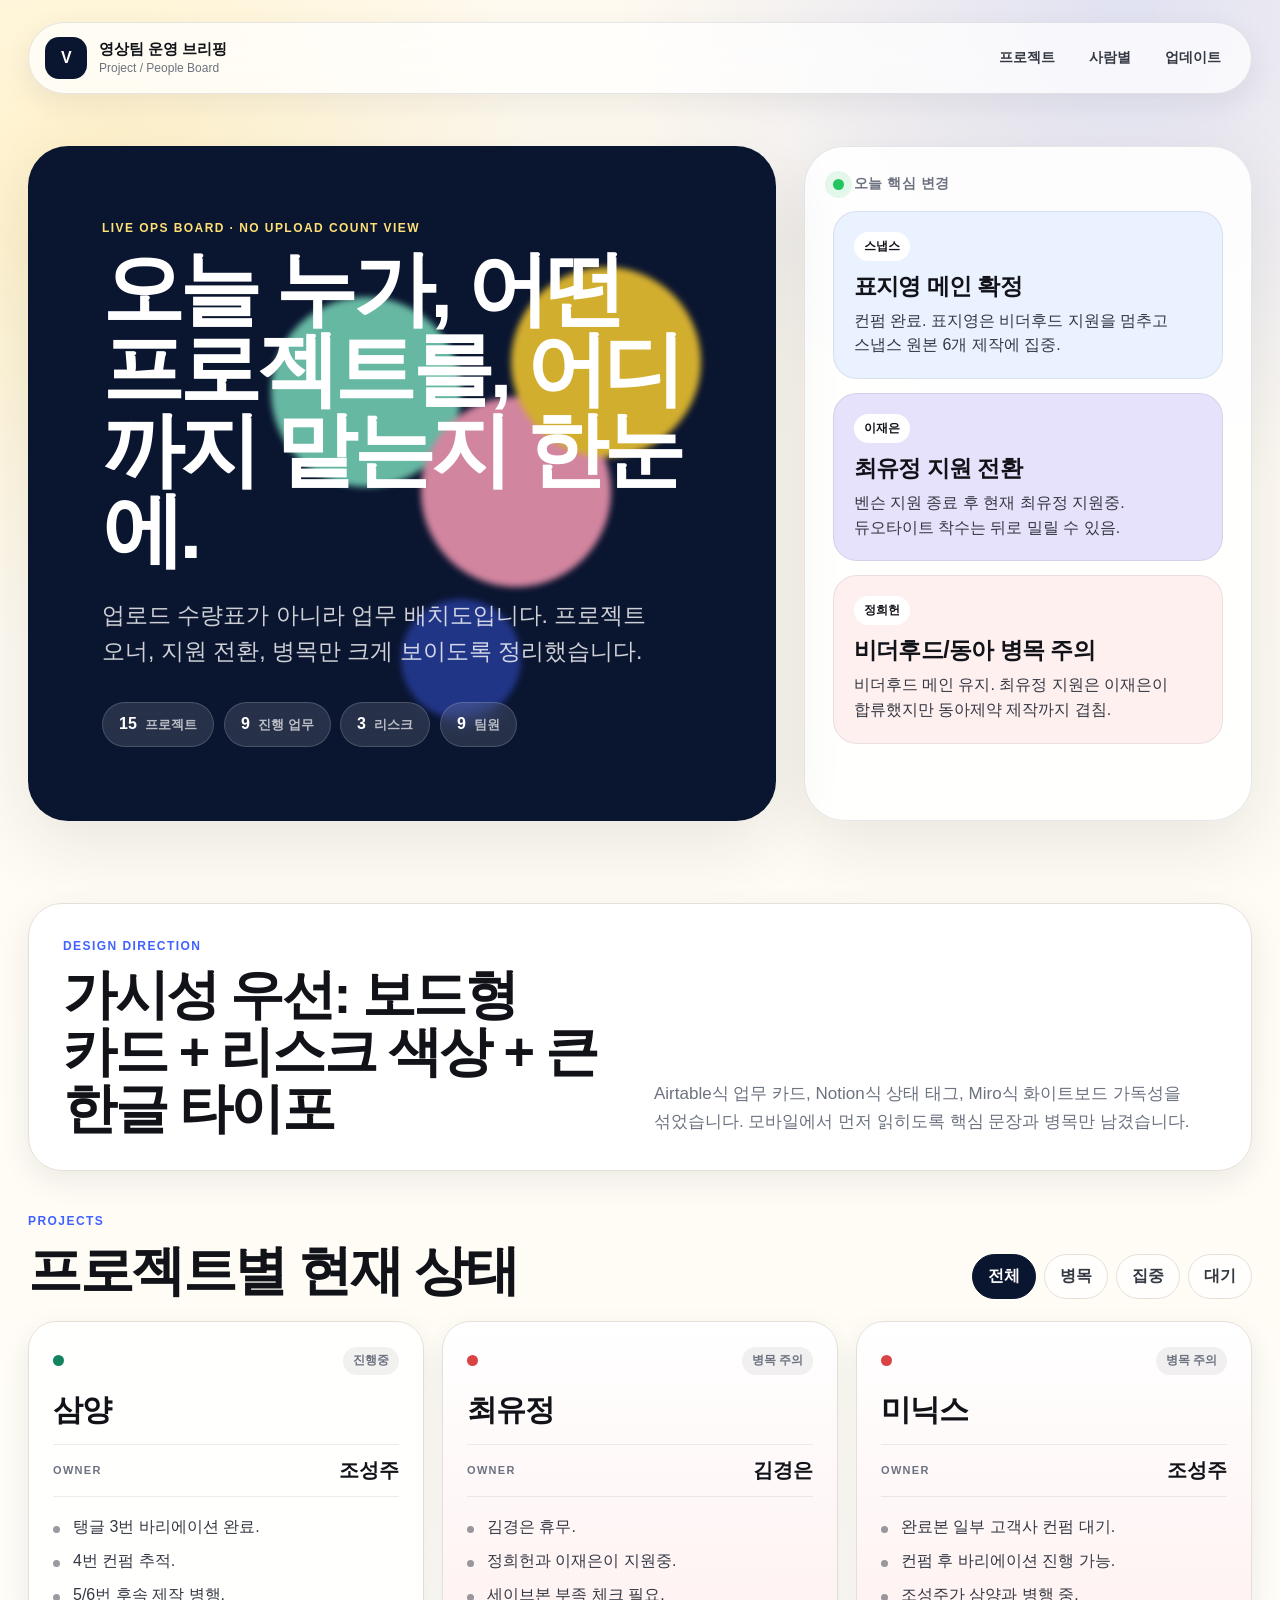
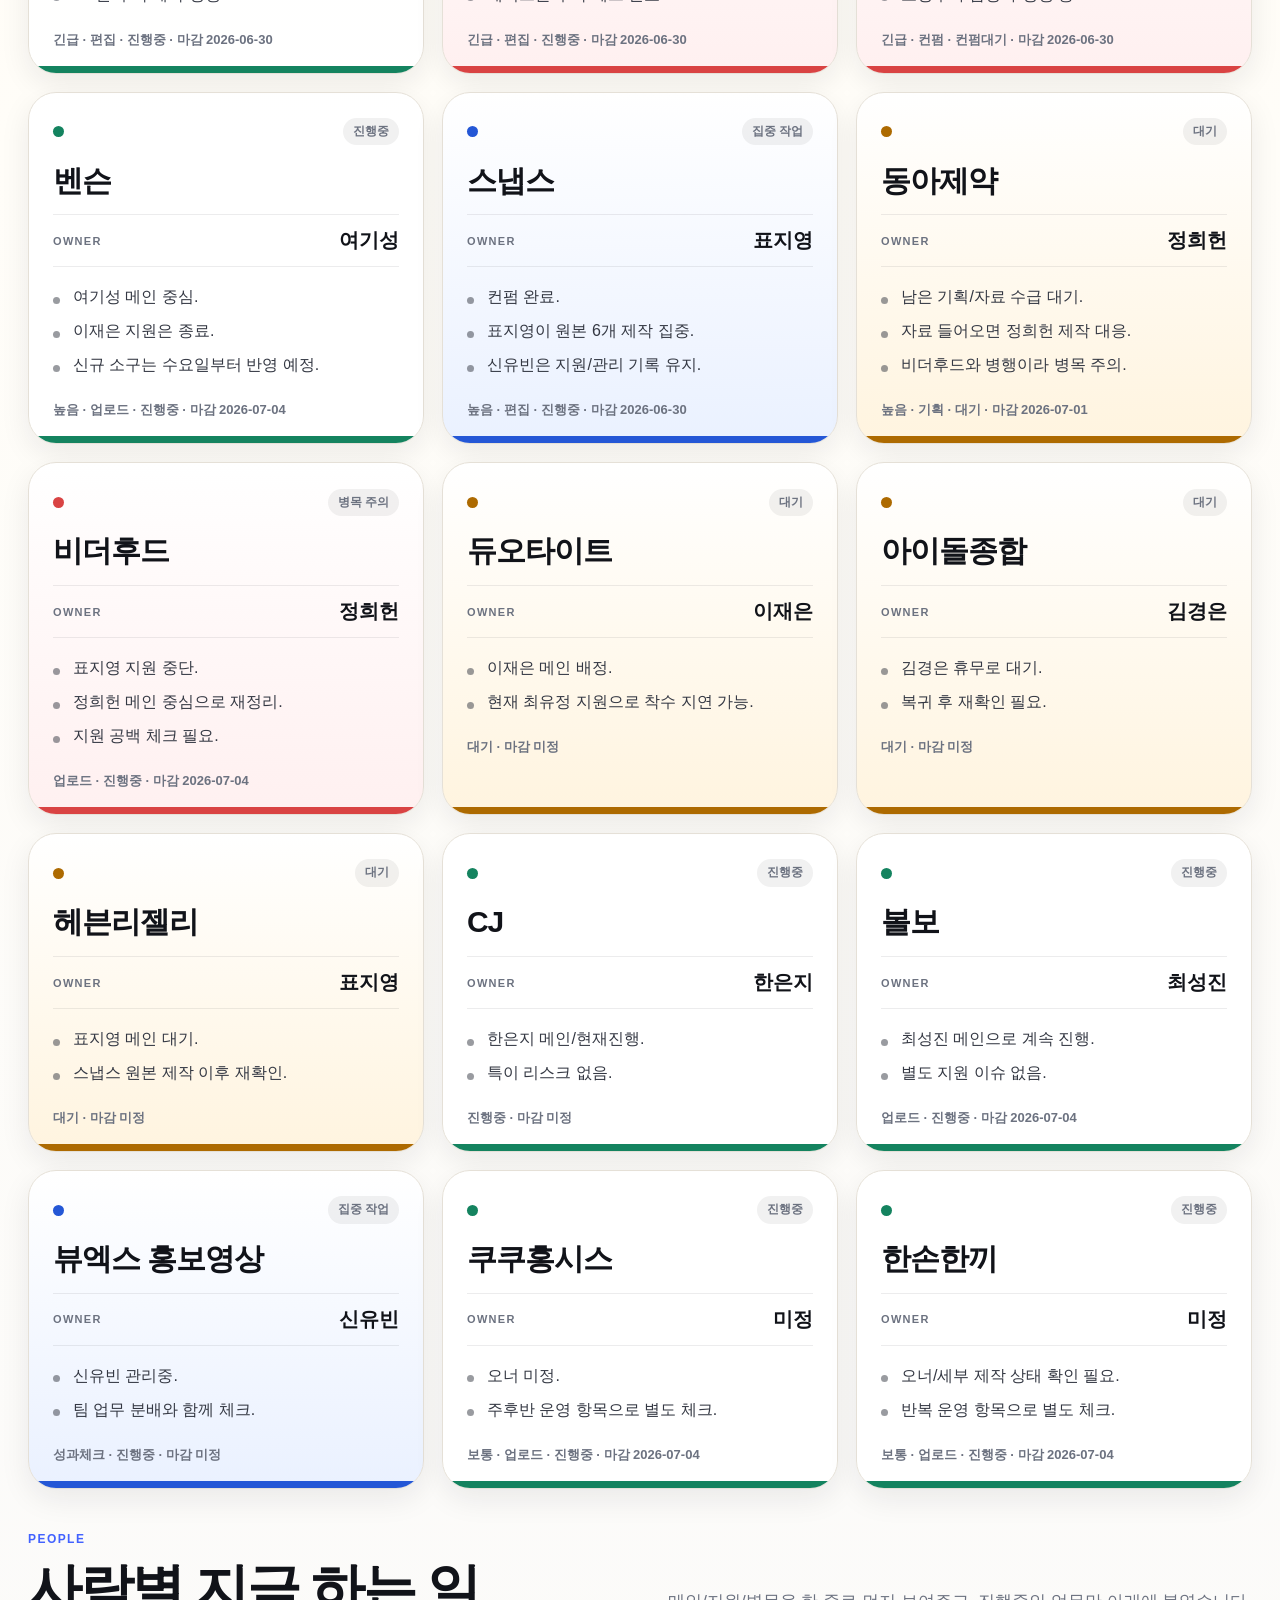
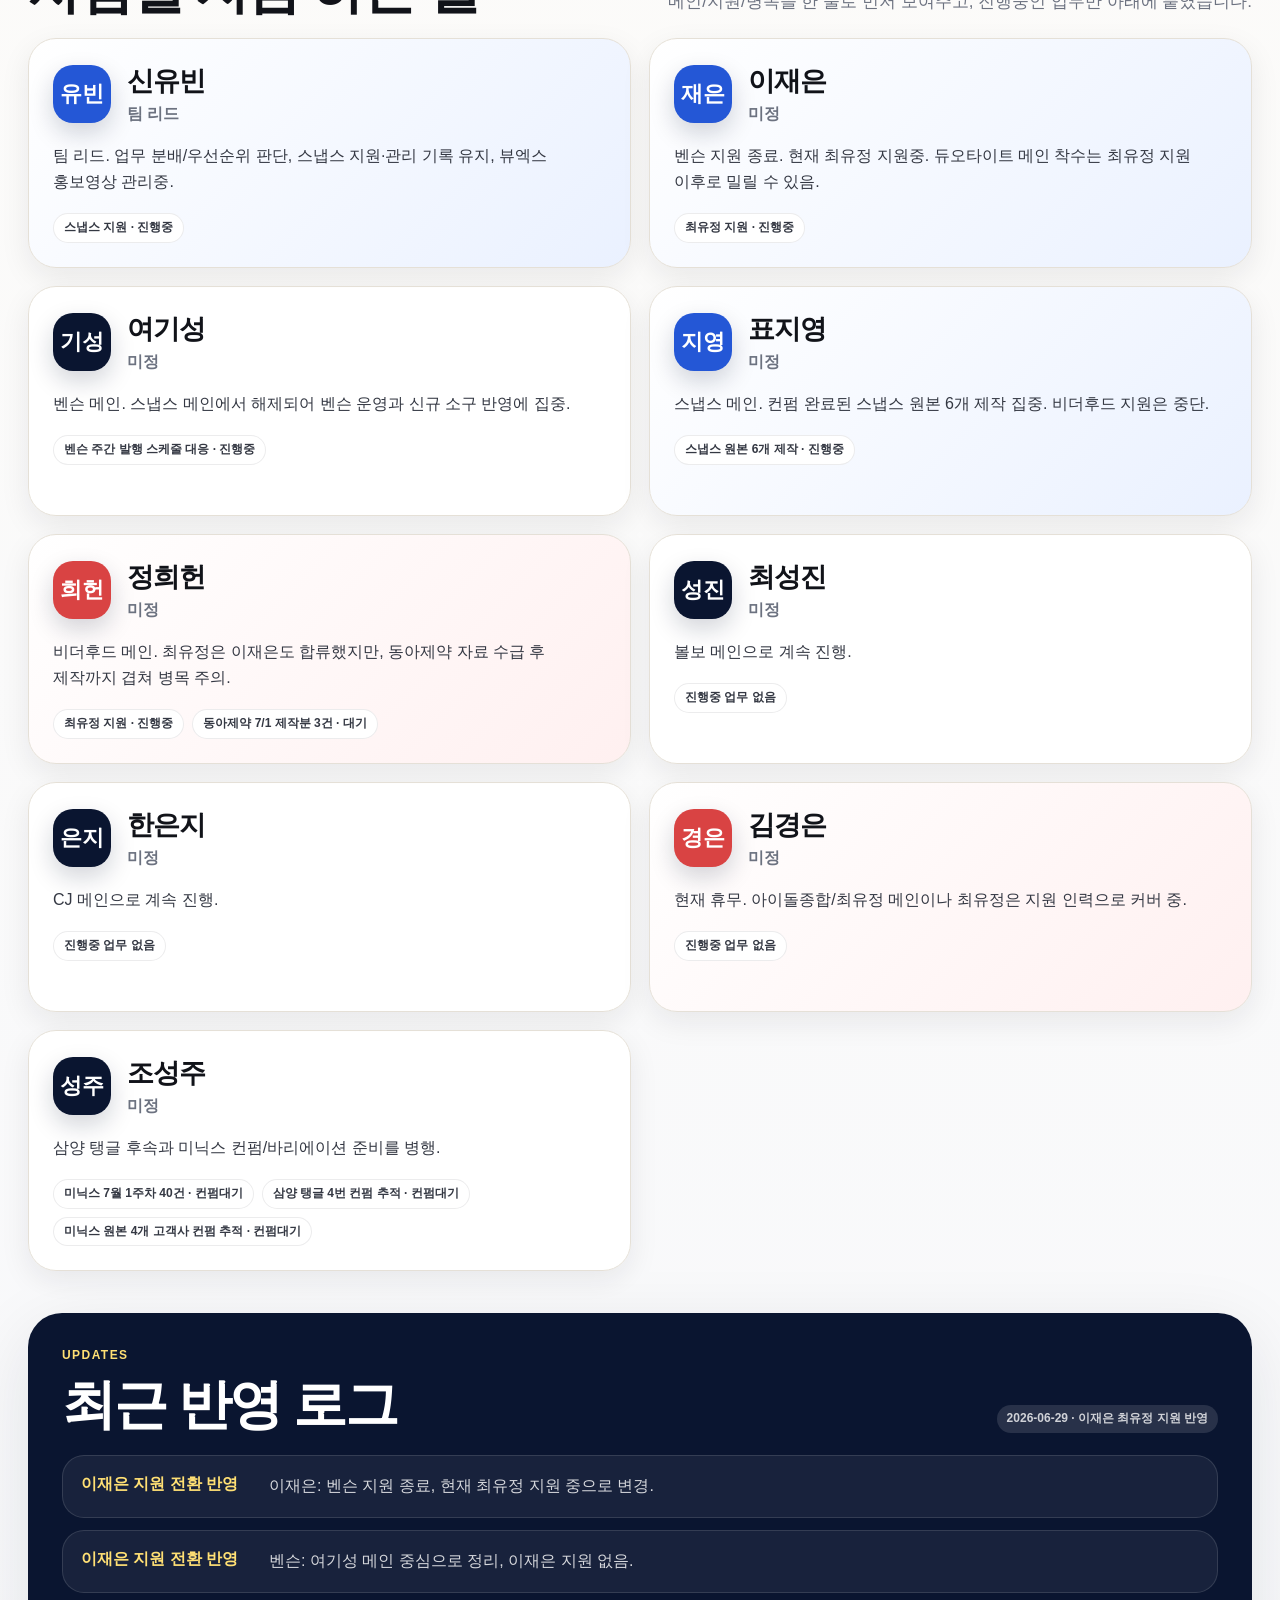
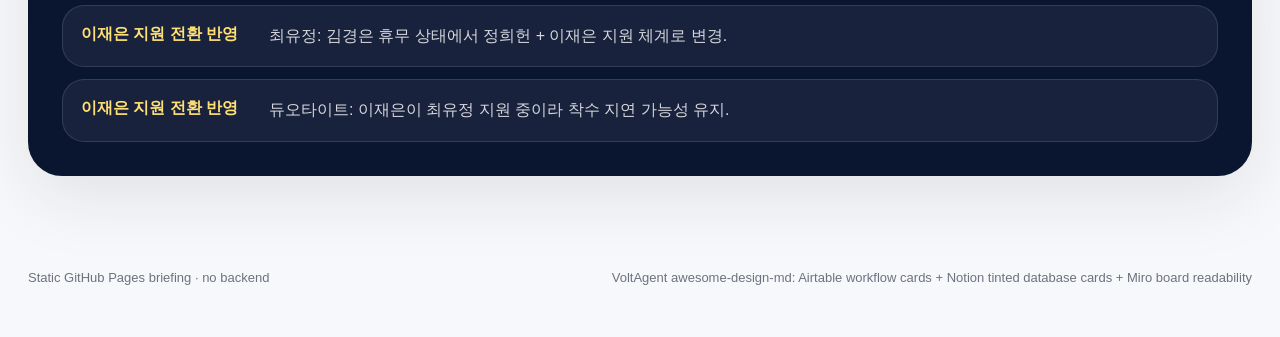
==== index.html @ 0bf18d47 "Create video team operations dashboard" ====
<!doctype html>
<html lang="ko">
<head>
  <meta charset="utf-8" />
  <meta name="viewport" content="width=device-width, initial-scale=1" />
  <meta name="robots" content="noindex,nofollow,noarchive" />
  <title>영상팀 운영 브리핑</title>
  <link rel="stylesheet" href="./styles.css" />
</head>
<body>
  <div class="noise" aria-hidden="true"></div>
  <header class="hero">
    <nav class="topbar" aria-label="상단 메뉴">
      <a class="brand" href="#top" aria-label="영상팀 운영 브리핑 홈">
        <span class="brand-mark">V</span>
        <span>
          <strong>영상팀 운영 브리핑</strong>
          <em>Project / People Board</em>
        </span>
      </a>
      <div class="nav-actions">
        <a href="#projects">프로젝트</a>
        <a href="#people">사람별</a>
        <a href="#updates">업데이트</a>
      </div>
    </nav>

    <section id="top" class="hero-grid">
      <div class="hero-copy">
        <p class="eyebrow">LIVE OPS BOARD · NO UPLOAD COUNT VIEW</p>
        <h1>오늘 누가, 어떤 프로젝트를, 어디까지 맡는지 한눈에.</h1>
        <p class="hero-desc">
          업로드 수량표가 아니라 업무 배치도입니다. 프로젝트 오너, 지원 전환, 병목만 크게 보이도록 정리했습니다.
        </p>
        <div class="hero-pills" id="heroPills" aria-label="핵심 지표"></div>
      </div>

      <aside class="command-card" aria-label="오늘 핵심 변경">
        <div class="card-head">
          <span class="dot live"></span>
          <span>오늘 핵심 변경</span>
        </div>
        <div id="keyChanges" class="key-changes"></div>
      </aside>
    </section>
  </header>

  <main>
    <section class="section design-note" aria-label="디자인 기준">
      <div>
        <p class="eyebrow">DESIGN DIRECTION</p>
        <h2>가시성 우선: 보드형 카드 + 리스크 색상 + 큰 한글 타이포</h2>
      </div>
      <p>
        Airtable식 업무 카드, Notion식 상태 태그, Miro식 화이트보드 가독성을 섞었습니다. 모바일에서 먼저 읽히도록 핵심 문장과 병목만 남겼습니다.
      </p>
    </section>

    <section id="projects" class="section">
      <div class="section-header">
        <div>
          <p class="eyebrow">PROJECTS</p>
          <h2>프로젝트별 현재 상태</h2>
        </div>
        <div class="filter-bar" role="group" aria-label="프로젝트 필터">
          <button class="filter active" data-filter="all">전체</button>
          <button class="filter" data-filter="risk">병목</button>
          <button class="filter" data-filter="focus">집중</button>
          <button class="filter" data-filter="waiting">대기</button>
        </div>
      </div>
      <div id="projectGrid" class="project-grid" aria-live="polite"></div>
    </section>

    <section id="people" class="section people-section">
      <div class="section-header">
        <div>
          <p class="eyebrow">PEOPLE</p>
          <h2>사람별 지금 하는 일</h2>
        </div>
        <p class="section-caption">메인/지원/병목을 한 줄로 먼저 보여주고, 진행중인 업무만 아래에 붙였습니다.</p>
      </div>
      <div id="peopleGrid" class="people-grid" aria-live="polite"></div>
    </section>

    <section id="updates" class="section updates-section">
      <div class="section-header">
        <div>
          <p class="eyebrow">UPDATES</p>
          <h2>최근 반영 로그</h2>
        </div>
        <span id="lastUpdated" class="last-updated"></span>
      </div>
      <div id="updatesList" class="timeline"></div>
    </section>
  </main>

  <footer class="footer">
    <span>Static GitHub Pages briefing · no backend</span>
    <span id="designRef"></span>
  </footer>

  <template id="projectTemplate">
    <article class="project-card">
      <div class="project-top">
        <span class="tone-dot"></span>
        <span class="status-badge"></span>
      </div>
      <h3></h3>
      <div class="owner-row">
        <span class="label">OWNER</span>
        <strong class="owner"></strong>
      </div>
      <ul></ul>
      <div class="project-foot"></div>
    </article>
  </template>

  <template id="personTemplate">
    <article class="person-card">
      <div class="person-main">
        <div class="avatar"></div>
        <div>
          <h3></h3>
          <p class="role"></p>
        </div>
      </div>
      <p class="capacity"></p>
      <div class="task-stack"></div>
    </article>
  </template>

  <script src="./app.js" defer></script>
</body>
</html>
---- styles.css ----
:root {
  --canvas: #fffdf8;
  --paper: #ffffff;
  --ink: #111319;
  --ink-2: #343843;
  --muted: #6c7280;
  --hairline: #e5e0d7;
  --soft: #f5f1ea;
  --navy: #0a1530;
  --blue: #4262ff;
  --purple: #635bff;
  --yellow: #ffd02f;
  --rose: #ffd8e8;
  --mint: #d9f3e1;
  --sky: #dcecfa;
  --peach: #ffe3cc;
  --lavender: #e7e2fb;
  --danger: #d94343;
  --danger-soft: #fff0f0;
  --focus: #2457d6;
  --focus-soft: #eaf1ff;
  --steady: #14835f;
  --steady-soft: #eafaf2;
  --waiting: #ad6a00;
  --waiting-soft: #fff4df;
  --shadow: 0 20px 70px rgba(20, 25, 35, .10);
  --shadow-sm: 0 10px 30px rgba(20, 25, 35, .08);
  --radius-lg: 28px;
  --radius-md: 20px;
  --radius-sm: 14px;
}

* { box-sizing: border-box; }
html { scroll-behavior: smooth; }
body {
  margin: 0;
  font-family: ui-sans-serif, -apple-system, BlinkMacSystemFont, "Segoe UI", "Apple SD Gothic Neo", "Malgun Gothic", "Noto Sans KR", sans-serif;
  color: var(--ink);
  background:
    radial-gradient(circle at 8% 4%, rgba(255, 208, 47, .22), transparent 28rem),
    radial-gradient(circle at 88% 0%, rgba(66, 98, 255, .16), transparent 32rem),
    linear-gradient(180deg, #fffaf0 0%, var(--canvas) 34%, #f7f8fb 100%);
  min-height: 100vh;
}

.noise {
  pointer-events: none;
  position: fixed;
  inset: 0;
  opacity: .18;
  background-image: linear-gradient(rgba(0,0,0,.03) 1px, transparent 1px), linear-gradient(90deg, rgba(0,0,0,.025) 1px, transparent 1px);
  background-size: 32px 32px;
  mask-image: linear-gradient(to bottom, black, transparent 70%);
  z-index: 0;
}

.hero, main, .footer { position: relative; z-index: 1; }
.hero {
  max-width: 1440px;
  margin: 0 auto;
  padding: 22px 28px 40px;
}
.topbar {
  display: flex;
  align-items: center;
  justify-content: space-between;
  gap: 18px;
  padding: 14px 16px;
  border: 1px solid rgba(10, 21, 48, .10);
  border-radius: 999px;
  background: rgba(255, 255, 255, .72);
  backdrop-filter: blur(18px);
  box-shadow: var(--shadow-sm);
  position: sticky;
  top: 16px;
  z-index: 10;
}
.brand {
  display: inline-flex;
  align-items: center;
  gap: 12px;
  color: var(--ink);
  text-decoration: none;
  min-width: 0;
}
.brand-mark {
  width: 42px;
  height: 42px;
  display: grid;
  place-items: center;
  border-radius: 14px;
  background: var(--navy);
  color: white;
  font-weight: 900;
  letter-spacing: -.05em;
}
.brand strong { display: block; font-size: 15px; line-height: 1.1; }
.brand em { display: block; font-size: 12px; color: var(--muted); font-style: normal; margin-top: 3px; }
.nav-actions {
  display: flex;
  align-items: center;
  gap: 6px;
}
.nav-actions a {
  color: var(--ink-2);
  text-decoration: none;
  font-size: 14px;
  font-weight: 700;
  padding: 10px 14px;
  border-radius: 999px;
}
.nav-actions a:hover { background: #f1eee8; }

.hero-grid {
  display: grid;
  grid-template-columns: minmax(0, 1.25fr) minmax(360px, .75fr);
  gap: 28px;
  align-items: stretch;
  padding-top: 52px;
}
.hero-copy {
  min-height: 430px;
  border-radius: 40px;
  padding: clamp(32px, 6vw, 74px);
  background: var(--navy);
  color: white;
  overflow: hidden;
  position: relative;
  box-shadow: var(--shadow);
}
.hero-copy::before, .hero-copy::after {
  content: "";
  position: absolute;
  border-radius: 999px;
  filter: blur(3px);
  opacity: .82;
}
.hero-copy::before {
  width: 190px;
  height: 190px;
  right: 10%;
  top: 18%;
  background: var(--yellow);
  box-shadow: -90px 130px 0 #ff9eb8, -240px 30px 0 #7bdcbd;
}
.hero-copy::after {
  width: 120px;
  height: 120px;
  right: 34%;
  bottom: 15%;
  background: #4262ff;
  opacity: .42;
}
.hero-copy > * { position: relative; z-index: 1; }
.eyebrow {
  margin: 0 0 12px;
  font-size: 12px;
  line-height: 1.4;
  letter-spacing: .12em;
  text-transform: uppercase;
  color: var(--blue);
  font-weight: 900;
}
.hero-copy .eyebrow { color: #ffe074; }
h1 {
  margin: 0;
  max-width: 820px;
  font-size: clamp(42px, 7vw, 82px);
  line-height: .98;
  letter-spacing: -.055em;
  font-weight: 900;
}
.hero-desc {
  max-width: 780px;
  margin: 28px 0 0;
  color: rgba(255,255,255,.80);
  font-size: clamp(18px, 2vw, 23px);
  line-height: 1.55;
  word-break: keep-all;
}
.hero-pills {
  display: flex;
  flex-wrap: wrap;
  gap: 10px;
  margin-top: 32px;
}
.hero-pill {
  display: inline-flex;
  align-items: baseline;
  gap: 8px;
  padding: 12px 16px;
  border-radius: 999px;
  background: rgba(255,255,255,.12);
  color: white;
  border: 1px solid rgba(255,255,255,.16);
  backdrop-filter: blur(10px);
  font-weight: 900;
}
.hero-pill span { color: rgba(255,255,255,.68); font-size: 13px; font-weight: 700; }

.command-card {
  border-radius: 40px;
  padding: 28px;
  background: rgba(255,255,255,.88);
  border: 1px solid rgba(10,21,48,.10);
  box-shadow: var(--shadow);
}
.card-head {
  display: flex;
  align-items: center;
  gap: 10px;
  color: var(--muted);
  font-size: 14px;
  font-weight: 900;
  letter-spacing: .04em;
  text-transform: uppercase;
  margin-bottom: 18px;
}
.dot, .tone-dot {
  width: 11px;
  height: 11px;
  border-radius: 999px;
  display: inline-block;
  background: var(--steady);
}
.dot.live { background: #22c55e; box-shadow: 0 0 0 8px rgba(34,197,94,.12); }
.key-changes { display: grid; gap: 14px; }
.change-item {
  border-radius: 24px;
  padding: 20px;
  background: var(--soft);
  border: 1px solid rgba(10,21,48,.08);
}
.change-item:nth-child(1) { background: var(--focus-soft); }
.change-item:nth-child(2) { background: var(--lavender); }
.change-item:nth-child(3) { background: var(--danger-soft); }
.change-label {
  display: inline-block;
  padding: 6px 10px;
  border-radius: 999px;
  background: #fff;
  color: var(--ink);
  font-size: 12px;
  font-weight: 900;
  margin-bottom: 12px;
}
.change-item h3 { margin: 0 0 8px; font-size: 23px; line-height: 1.2; letter-spacing: -.025em; }
.change-item p { margin: 0; color: var(--ink-2); line-height: 1.55; word-break: keep-all; }

main {
  max-width: 1440px;
  margin: 0 auto;
  padding: 0 28px 64px;
}
.section { margin-top: 42px; }
.design-note {
  display: grid;
  grid-template-columns: 1fr 1fr;
  gap: 28px;
  align-items: end;
  padding: 34px;
  background: #fff;
  border: 1px solid var(--hairline);
  border-radius: 34px;
  box-shadow: var(--shadow-sm);
}
.section h2, .design-note h2 {
  margin: 0;
  font-size: clamp(30px, 4.6vw, 54px);
  line-height: 1.05;
  letter-spacing: -.045em;
  word-break: keep-all;
}
.design-note p:last-child, .section-caption {
  margin: 0;
  color: var(--muted);
  font-size: 17px;
  line-height: 1.65;
  word-break: keep-all;
}
.section-header {
  display: flex;
  justify-content: space-between;
  align-items: end;
  gap: 24px;
  margin-bottom: 22px;
}
.filter-bar {
  display: flex;
  flex-wrap: wrap;
  gap: 8px;
  justify-content: flex-end;
}
.filter {
  appearance: none;
  border: 1px solid var(--hairline);
  background: rgba(255,255,255,.72);
  padding: 11px 15px;
  border-radius: 999px;
  color: var(--ink-2);
  font: inherit;
  font-weight: 900;
  cursor: pointer;
}
.filter.active, .filter:hover {
  color: white;
  background: var(--navy);
  border-color: var(--navy);
}

.project-grid {
  display: grid;
  grid-template-columns: repeat(3, minmax(0, 1fr));
  gap: 18px;
}
.project-card, .person-card {
  background: rgba(255,255,255,.88);
  border: 1px solid var(--hairline);
  border-radius: var(--radius-lg);
  padding: 24px;
  box-shadow: var(--shadow-sm);
  position: relative;
  overflow: hidden;
}
.project-card::after {
  content: "";
  position: absolute;
  inset: auto 0 0 0;
  height: 7px;
  background: var(--steady);
}
.project-card[data-tone="risk"] { background: linear-gradient(180deg, #fff, var(--danger-soft)); }
.project-card[data-tone="risk"]::after, .project-card[data-tone="risk"] .tone-dot { background: var(--danger); }
.project-card[data-tone="focus"] { background: linear-gradient(180deg, #fff, var(--focus-soft)); }
.project-card[data-tone="focus"]::after, .project-card[data-tone="focus"] .tone-dot { background: var(--focus); }
.project-card[data-tone="waiting"] { background: linear-gradient(180deg, #fff, var(--waiting-soft)); }
.project-card[data-tone="waiting"]::after, .project-card[data-tone="waiting"] .tone-dot { background: var(--waiting); }
.project-card[data-hidden="true"] { display: none; }
.project-top {
  display: flex;
  justify-content: space-between;
  align-items: center;
  gap: 12px;
  min-height: 30px;
}
.status-badge, .task-chip, .last-updated {
  display: inline-flex;
  align-items: center;
  gap: 6px;
  max-width: 100%;
  padding: 6px 10px;
  border-radius: 999px;
  background: rgba(17,19,25,.06);
  color: var(--muted);
  font-size: 12px;
  line-height: 1.3;
  font-weight: 900;
}
.project-card h3 {
  margin: 18px 0 18px;
  font-size: 30px;
  line-height: 1.06;
  letter-spacing: -.035em;
}
.owner-row {
  display: flex;
  align-items: center;
  justify-content: space-between;
  gap: 14px;
  padding: 12px 0;
  border-block: 1px solid rgba(17,19,25,.08);
}
.label {
  color: var(--muted);
  font-size: 11px;
  font-weight: 900;
  letter-spacing: .12em;
}
.owner { font-size: 20px; }
.project-card ul {
  padding: 0;
  margin: 18px 0 24px;
  list-style: none;
  display: grid;
  gap: 10px;
}
.project-card li {
  color: var(--ink-2);
  line-height: 1.5;
  padding-left: 20px;
  position: relative;
  word-break: keep-all;
}
.project-card li::before {
  content: "";
  width: 7px;
  height: 7px;
  border-radius: 50%;
  background: currentColor;
  position: absolute;
  left: 0;
  top: .72em;
  opacity: .5;
}
.project-foot {
  color: var(--muted);
  font-size: 13px;
  font-weight: 800;
}

.people-grid {
  display: grid;
  grid-template-columns: repeat(2, minmax(0, 1fr));
  gap: 18px;
}
.person-card { min-height: 230px; }
.person-card[data-tone="risk"] { background: linear-gradient(135deg, #fff 0%, var(--danger-soft) 100%); }
.person-card[data-tone="focus"] { background: linear-gradient(135deg, #fff 0%, var(--focus-soft) 100%); }
.person-main {
  display: flex;
  align-items: center;
  gap: 16px;
}
.avatar {
  flex: 0 0 auto;
  width: 58px;
  height: 58px;
  border-radius: 20px;
  display: grid;
  place-items: center;
  background: var(--navy);
  color: white;
  font-size: 22px;
  font-weight: 900;
  box-shadow: 0 10px 24px rgba(10,21,48,.18);
}
.person-card[data-tone="risk"] .avatar { background: var(--danger); }
.person-card[data-tone="focus"] .avatar { background: var(--focus); }
.person-card h3 { margin: 0; font-size: 27px; letter-spacing: -.03em; }
.role { margin: 5px 0 0; color: var(--muted); font-weight: 800; }
.capacity {
  margin: 18px 0 18px;
  color: var(--ink-2);
  line-height: 1.62;
  font-size: 16px;
  word-break: keep-all;
}
.task-stack {
  display: flex;
  flex-wrap: wrap;
  gap: 8px;
}
.task-chip {
  background: #fff;
  border: 1px solid rgba(17,19,25,.08);
  color: var(--ink-2);
}

.updates-section {
  padding: 34px;
  border-radius: 34px;
  background: var(--navy);
  color: white;
  box-shadow: var(--shadow);
}
.updates-section .eyebrow { color: #ffe074; }
.updates-section h2 { color: white; }
.updates-section .last-updated { background: rgba(255,255,255,.12); color: rgba(255,255,255,.78); }
.timeline {
  display: grid;
  gap: 12px;
  margin-top: 22px;
}
.timeline-item {
  display: grid;
  grid-template-columns: 170px 1fr;
  gap: 18px;
  padding: 18px;
  border: 1px solid rgba(255,255,255,.12);
  border-radius: 22px;
  background: rgba(255,255,255,.06);
}
.timeline-item strong { color: #ffe074; }
.timeline-item p { margin: 0; color: rgba(255,255,255,.82); line-height: 1.55; word-break: keep-all; }

.footer {
  max-width: 1440px;
  margin: 0 auto;
  padding: 30px 28px 52px;
  display: flex;
  justify-content: space-between;
  gap: 18px;
  color: var(--muted);
  font-size: 13px;
}

@media (max-width: 1100px) {
  .hero-grid { grid-template-columns: 1fr; }
  .project-grid { grid-template-columns: repeat(2, minmax(0, 1fr)); }
  .design-note { grid-template-columns: 1fr; align-items: start; }
}

@media (max-width: 760px) {
  .hero, main { padding-left: 14px; padding-right: 14px; }
  .topbar { border-radius: 24px; align-items: flex-start; }
  .nav-actions { display: none; }
  .hero-grid { padding-top: 26px; gap: 16px; }
  .hero-copy, .command-card { border-radius: 28px; padding: 26px; }
  h1 { font-size: 44px; line-height: 1.02; }
  .hero-desc { font-size: 17px; }
  .section { margin-top: 28px; }
  .section-header { display: grid; align-items: start; }
  .filter-bar { justify-content: flex-start; }
  .project-grid, .people-grid { grid-template-columns: 1fr; }
  .design-note, .updates-section { padding: 24px; border-radius: 28px; }
  .timeline-item { grid-template-columns: 1fr; gap: 8px; }
  .footer { flex-direction: column; padding-left: 14px; padding-right: 14px; }
}
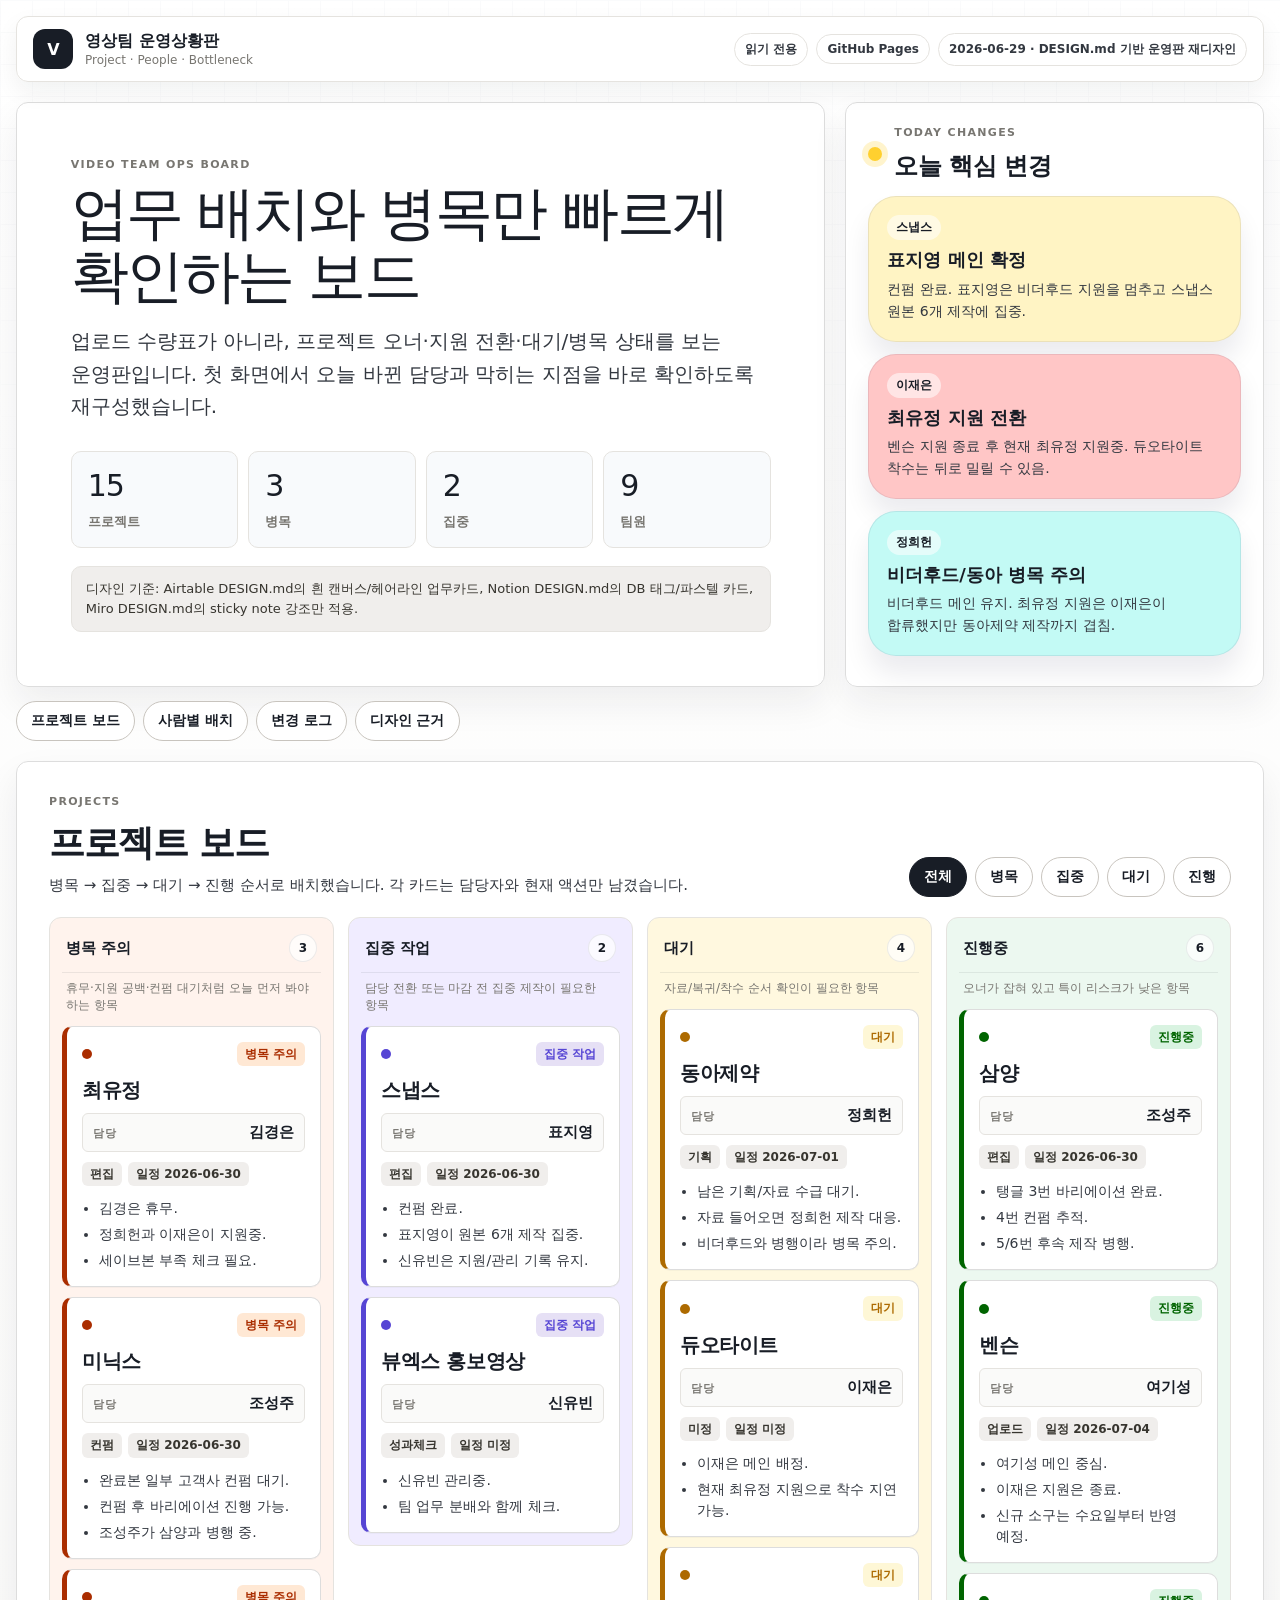
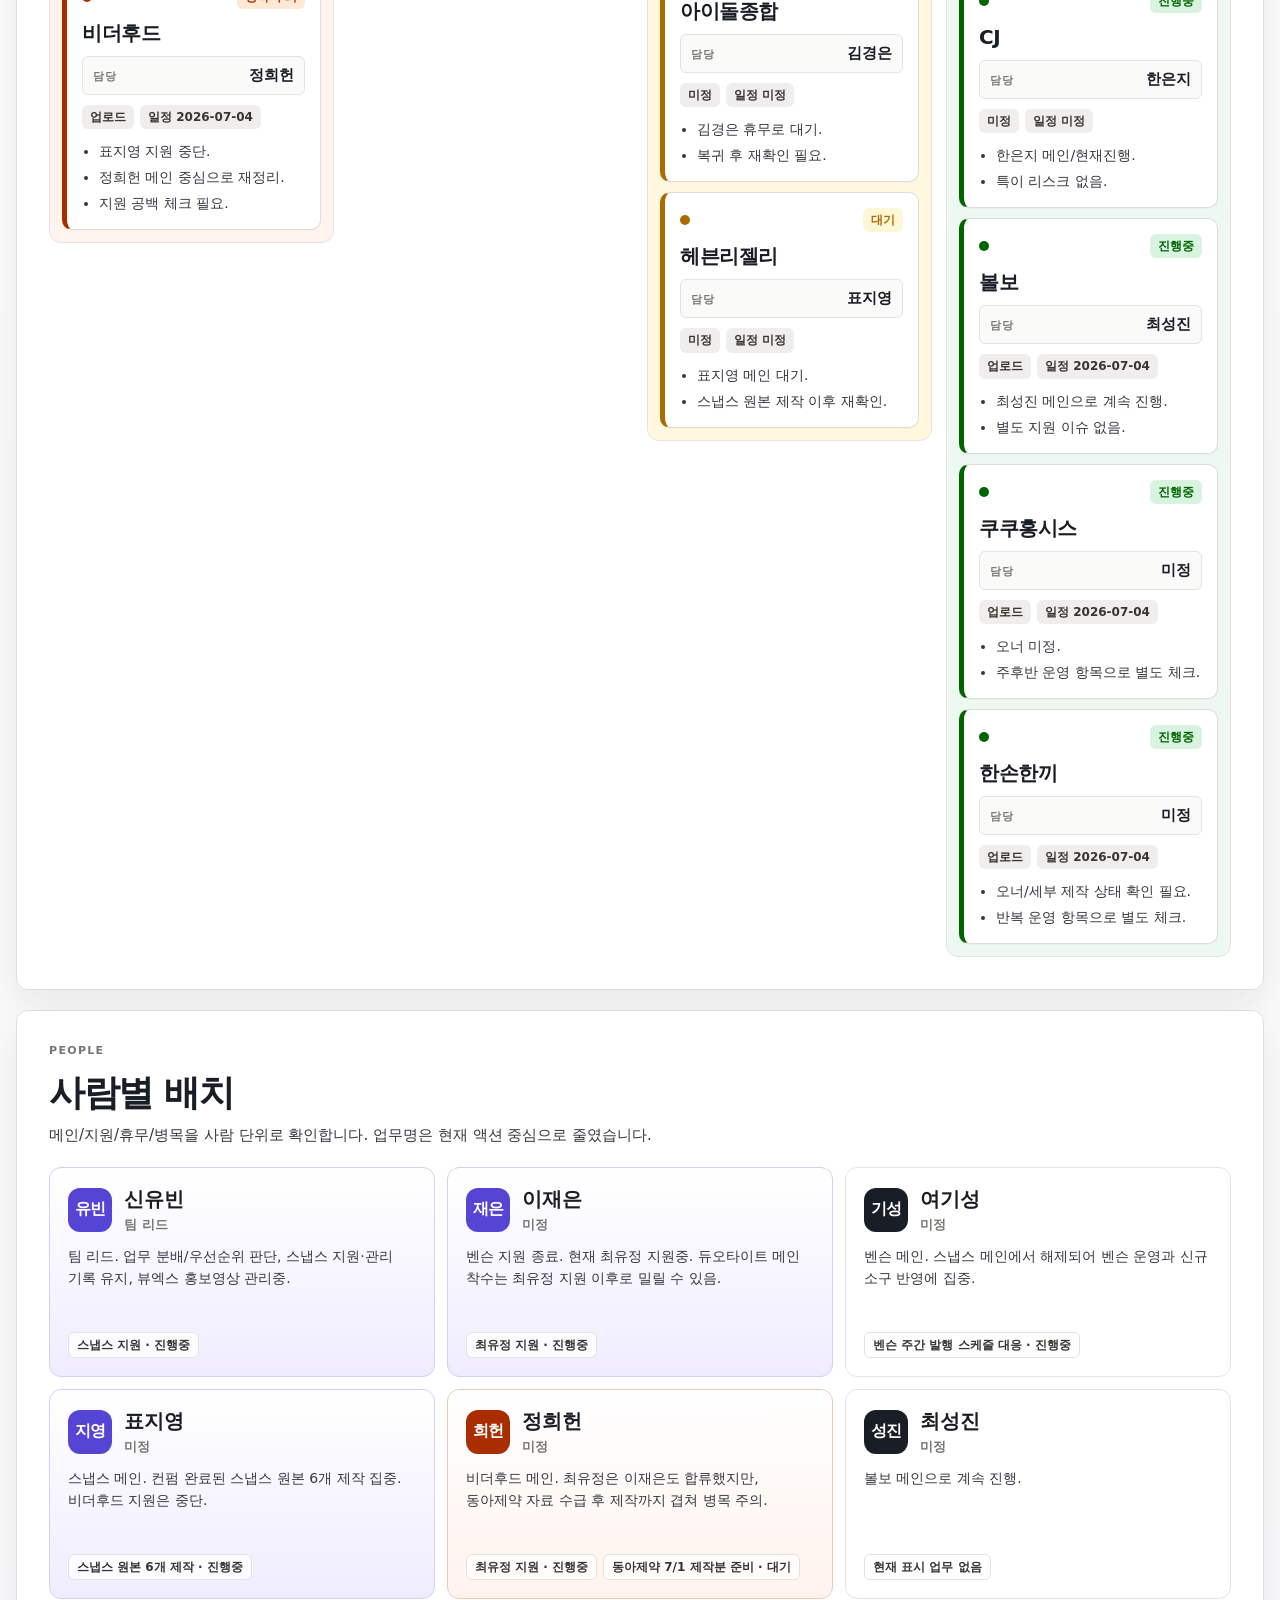
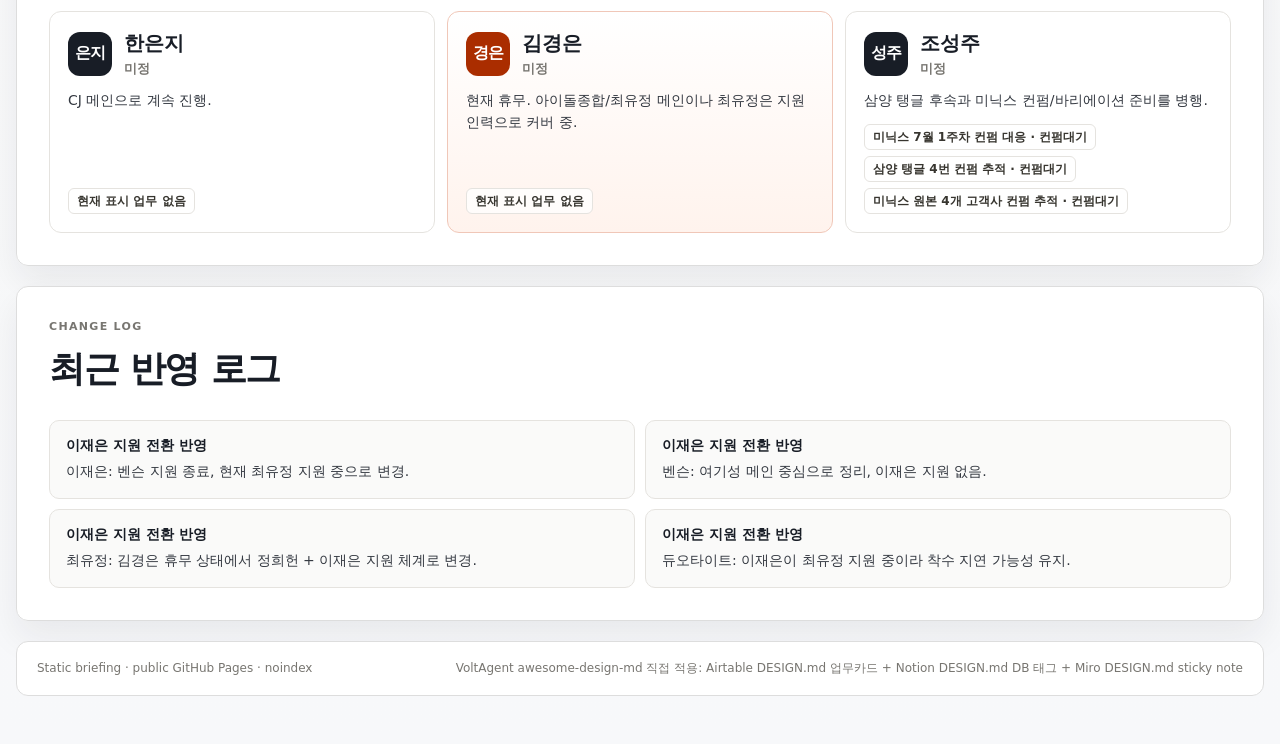
==== commit 52c5ecff: "Redesign ops board using awesome-design-md tokens" ====
--- a/index.html
+++ b/index.html
@@ -4,115 +4,123 @@
   <meta charset="utf-8" />
   <meta name="viewport" content="width=device-width, initial-scale=1" />
   <meta name="robots" content="noindex,nofollow,noarchive" />
-  <title>영상팀 운영 브리핑</title>
+  <title>영상팀 운영상황판</title>
   <link rel="stylesheet" href="./styles.css" />
 </head>
 <body>
-  <div class="noise" aria-hidden="true"></div>
-  <header class="hero">
-    <nav class="topbar" aria-label="상단 메뉴">
-      <a class="brand" href="#top" aria-label="영상팀 운영 브리핑 홈">
+  <a class="skip-link" href="#projects">프로젝트 보드로 건너뛰기</a>
+  <div class="app-shell">
+    <header id="top" class="ops-header">
+      <a class="brand" href="#top" aria-label="영상팀 운영상황판 홈">
         <span class="brand-mark">V</span>
         <span>
-          <strong>영상팀 운영 브리핑</strong>
-          <em>Project / People Board</em>
+          <strong>영상팀 운영상황판</strong>
+          <em>Project · People · Bottleneck</em>
         </span>
       </a>
-      <div class="nav-actions">
-        <a href="#projects">프로젝트</a>
-        <a href="#people">사람별</a>
-        <a href="#updates">업데이트</a>
+      <div class="header-meta" aria-label="페이지 정보">
+        <span>읽기 전용</span>
+        <span>GitHub Pages</span>
+        <span id="lastUpdated">업데이트 확인중</span>
       </div>
+    </header>
+
+    <section class="overview-grid" aria-label="운영 브리핑 요약">
+      <div class="summary-panel">
+        <p class="eyebrow">VIDEO TEAM OPS BOARD</p>
+        <h1>업무 배치와 병목만 빠르게 확인하는 보드</h1>
+        <p class="lede">
+          업로드 수량표가 아니라, 프로젝트 오너·지원 전환·대기/병목 상태를 보는 운영판입니다.
+          첫 화면에서 오늘 바뀐 담당과 막히는 지점을 바로 확인하도록 재구성했습니다.
+        </p>
+        <div id="heroPills" class="metric-strip" aria-label="운영 요약 지표"></div>
+        <p class="source-note">
+          디자인 기준: Airtable DESIGN.md의 흰 캔버스/헤어라인 업무카드, Notion DESIGN.md의 DB 태그/파스텔 카드, Miro DESIGN.md의 sticky note 강조만 적용.
+        </p>
+      </div>
+
+      <aside class="decision-panel" aria-label="오늘 핵심 변경">
+        <div class="panel-title">
+          <span class="panel-dot"></span>
+          <div>
+            <p class="eyebrow">TODAY CHANGES</p>
+            <h2>오늘 핵심 변경</h2>
+          </div>
+        </div>
+        <div id="keyChanges" class="sticky-stack"></div>
+      </aside>
+    </section>
+
+    <nav class="board-nav" aria-label="보드 빠른 이동">
+      <a href="#projects">프로젝트 보드</a>
+      <a href="#people">사람별 배치</a>
+      <a href="#updates">변경 로그</a>
+      <a href="./DESIGN_MAPPING.md">디자인 근거</a>
     </nav>
 
-    <section id="top" class="hero-grid">
-      <div class="hero-copy">
-        <p class="eyebrow">LIVE OPS BOARD · NO UPLOAD COUNT VIEW</p>
-        <h1>오늘 누가, 어떤 프로젝트를, 어디까지 맡는지 한눈에.</h1>
-        <p class="hero-desc">
-          업로드 수량표가 아니라 업무 배치도입니다. 프로젝트 오너, 지원 전환, 병목만 크게 보이도록 정리했습니다.
-        </p>
-        <div class="hero-pills" id="heroPills" aria-label="핵심 지표"></div>
-      </div>
+    <main>
+      <section id="projects" class="section board-section">
+        <div class="section-header">
+          <div>
+            <p class="eyebrow">PROJECTS</p>
+            <h2>프로젝트 보드</h2>
+            <p>병목 → 집중 → 대기 → 진행 순서로 배치했습니다. 각 카드는 담당자와 현재 액션만 남겼습니다.</p>
+          </div>
+          <div class="filter-bar" role="group" aria-label="프로젝트 상태 필터">
+            <button class="filter active" data-filter="all">전체</button>
+            <button class="filter" data-filter="risk">병목</button>
+            <button class="filter" data-filter="focus">집중</button>
+            <button class="filter" data-filter="waiting">대기</button>
+            <button class="filter" data-filter="steady">진행</button>
+          </div>
+        </div>
+        <div id="projectGrid" class="kanban-board" aria-live="polite"></div>
+      </section>
 
-      <aside class="command-card" aria-label="오늘 핵심 변경">
-        <div class="card-head">
-          <span class="dot live"></span>
-          <span>오늘 핵심 변경</span>
+      <section id="people" class="section people-section">
+        <div class="section-header">
+          <div>
+            <p class="eyebrow">PEOPLE</p>
+            <h2>사람별 배치</h2>
+            <p>메인/지원/휴무/병목을 사람 단위로 확인합니다. 업무명은 현재 액션 중심으로 줄였습니다.</p>
+          </div>
         </div>
-        <div id="keyChanges" class="key-changes"></div>
-      </aside>
-    </section>
-  </header>
+        <div id="peopleGrid" class="people-board" aria-live="polite"></div>
+      </section>
 
-  <main>
-    <section class="section design-note" aria-label="디자인 기준">
-      <div>
-        <p class="eyebrow">DESIGN DIRECTION</p>
-        <h2>가시성 우선: 보드형 카드 + 리스크 색상 + 큰 한글 타이포</h2>
-      </div>
-      <p>
-        Airtable식 업무 카드, Notion식 상태 태그, Miro식 화이트보드 가독성을 섞었습니다. 모바일에서 먼저 읽히도록 핵심 문장과 병목만 남겼습니다.
-      </p>
-    </section>
+      <section id="updates" class="section updates-section">
+        <div class="section-header compact">
+          <div>
+            <p class="eyebrow">CHANGE LOG</p>
+            <h2>최근 반영 로그</h2>
+          </div>
+        </div>
+        <div id="updatesList" class="timeline"></div>
+      </section>
+    </main>
 
-    <section id="projects" class="section">
-      <div class="section-header">
-        <div>
-          <p class="eyebrow">PROJECTS</p>
-          <h2>프로젝트별 현재 상태</h2>
-        </div>
-        <div class="filter-bar" role="group" aria-label="프로젝트 필터">
-          <button class="filter active" data-filter="all">전체</button>
-          <button class="filter" data-filter="risk">병목</button>
-          <button class="filter" data-filter="focus">집중</button>
-          <button class="filter" data-filter="waiting">대기</button>
-        </div>
-      </div>
-      <div id="projectGrid" class="project-grid" aria-live="polite"></div>
-    </section>
-
-    <section id="people" class="section people-section">
-      <div class="section-header">
-        <div>
-          <p class="eyebrow">PEOPLE</p>
-          <h2>사람별 지금 하는 일</h2>
-        </div>
-        <p class="section-caption">메인/지원/병목을 한 줄로 먼저 보여주고, 진행중인 업무만 아래에 붙였습니다.</p>
-      </div>
-      <div id="peopleGrid" class="people-grid" aria-live="polite"></div>
-    </section>
-
-    <section id="updates" class="section updates-section">
-      <div class="section-header">
-        <div>
-          <p class="eyebrow">UPDATES</p>
-          <h2>최근 반영 로그</h2>
-        </div>
-        <span id="lastUpdated" class="last-updated"></span>
-      </div>
-      <div id="updatesList" class="timeline"></div>
-    </section>
-  </main>
-
-  <footer class="footer">
-    <span>Static GitHub Pages briefing · no backend</span>
-    <span id="designRef"></span>
-  </footer>
+    <footer class="footer">
+      <span>Static briefing · public GitHub Pages · noindex</span>
+      <span id="designRef"></span>
+    </footer>
+  </div>
 
   <template id="projectTemplate">
     <article class="project-card">
-      <div class="project-top">
-        <span class="tone-dot"></span>
+      <div class="card-top">
+        <span class="tone-dot" aria-hidden="true"></span>
         <span class="status-badge"></span>
       </div>
       <h3></h3>
       <div class="owner-row">
-        <span class="label">OWNER</span>
+        <span>담당</span>
         <strong class="owner"></strong>
       </div>
-      <ul></ul>
-      <div class="project-foot"></div>
+      <div class="meta-pills">
+        <span class="stage-pill"></span>
+        <span class="due-pill"></span>
+      </div>
+      <ul class="project-bullets"></ul>
     </article>
   </template>
 
--- a/styles.css
+++ b/styles.css
@@ -1,518 +1,536 @@
+/*
+  Design-token mapping from VoltAgent/awesome-design-md.
+  - Airtable DESIGN.md: white canvas, #181d26 ink, #dddddd hairline, calm workflow cards, 10/12px radius, minimal shadow.
+  - Notion DESIGN.md: database-card borders, #5645d4 primary, pastel tag/card tints, 12px radius, compact property badges.
+  - Miro DESIGN.md: #ffd02f sticky-note emphasis, #4262ff accents, whiteboard readability, rounded sticky cards.
+*/
 :root {
-  --canvas: #fffdf8;
-  --paper: #ffffff;
-  --ink: #111319;
-  --ink-2: #343843;
-  --muted: #6c7280;
-  --hairline: #e5e0d7;
-  --soft: #f5f1ea;
-  --navy: #0a1530;
-  --blue: #4262ff;
-  --purple: #635bff;
-  --yellow: #ffd02f;
-  --rose: #ffd8e8;
-  --mint: #d9f3e1;
-  --sky: #dcecfa;
-  --peach: #ffe3cc;
-  --lavender: #e7e2fb;
-  --danger: #d94343;
-  --danger-soft: #fff0f0;
-  --focus: #2457d6;
-  --focus-soft: #eaf1ff;
-  --steady: #14835f;
-  --steady-soft: #eafaf2;
+  --at-primary: #181d26;
+  --at-primary-active: #0d1218;
+  --at-ink: #181d26;
+  --at-body: #333840;
+  --at-muted: #41454d;
+  --at-hairline: #dddddd;
+  --at-border-strong: #9297a0;
+  --at-canvas: #ffffff;
+  --at-surface-soft: #f8fafc;
+  --at-surface-strong: #e0e2e6;
+  --at-cream: #f5e9d4;
+  --at-coral: #aa2d00;
+  --at-forest: #0a2e0e;
+
+  --nt-primary: #5645d4;
+  --nt-navy: #0a1530;
+  --nt-surface: #f6f5f4;
+  --nt-soft: #fafaf9;
+  --nt-hairline: #e5e3df;
+  --nt-hairline-strong: #c8c4be;
+  --nt-charcoal: #37352f;
+  --nt-steel: #787671;
+  --nt-peach: #ffe8d4;
+  --nt-rose: #fde0ec;
+  --nt-mint: #d9f3e1;
+  --nt-lavender: #e6e0f5;
+  --nt-sky: #dcecfa;
+  --nt-yellow: #fef7d6;
+  --nt-gray: #f0eeec;
+  --nt-green: #1aae39;
+  --nt-orange: #dd5b00;
+
+  --miro-yellow: #ffd02f;
+  --miro-yellow-soft: #fff4c4;
+  --miro-blue: #4262ff;
+  --miro-coral: #ffc6c6;
+  --miro-teal: #c3faf5;
+  --miro-rose: #fde0f0;
+  --miro-surface: #f7f8fa;
+  --miro-hairline: #e0e2e8;
+  --miro-success: #00b473;
+
+  --risk: #aa2d00;
+  --risk-bg: #fff3ed;
+  --focus: #5645d4;
+  --focus-bg: #f0ecff;
   --waiting: #ad6a00;
-  --waiting-soft: #fff4df;
-  --shadow: 0 20px 70px rgba(20, 25, 35, .10);
-  --shadow-sm: 0 10px 30px rgba(20, 25, 35, .08);
-  --radius-lg: 28px;
-  --radius-md: 20px;
-  --radius-sm: 14px;
+  --waiting-bg: #fff8df;
+  --steady: #006400;
+  --steady-bg: #ecf8f0;
+
+  --radius-xs: 4px;
+  --radius-sm: 6px;
+  --radius-md: 10px;
+  --radius-lg: 12px;
+  --radius-xl: 16px;
+  --radius-sticky: 28px;
+  --radius-pill: 999px;
+  --shadow-board: 0 16px 36px rgba(24, 29, 38, .07);
+  --shadow-sticky: 0 18px 26px rgba(5, 0, 56, .08);
+  --content: 1360px;
 }
 
 * { box-sizing: border-box; }
 html { scroll-behavior: smooth; }
 body {
   margin: 0;
-  font-family: ui-sans-serif, -apple-system, BlinkMacSystemFont, "Segoe UI", "Apple SD Gothic Neo", "Malgun Gothic", "Noto Sans KR", sans-serif;
-  color: var(--ink);
-  background:
-    radial-gradient(circle at 8% 4%, rgba(255, 208, 47, .22), transparent 28rem),
-    radial-gradient(circle at 88% 0%, rgba(66, 98, 255, .16), transparent 32rem),
-    linear-gradient(180deg, #fffaf0 0%, var(--canvas) 34%, #f7f8fb 100%);
+  font-family: Inter, ui-sans-serif, system-ui, -apple-system, BlinkMacSystemFont, "Segoe UI", "Apple SD Gothic Neo", "Malgun Gothic", "Noto Sans KR", sans-serif;
+  background: linear-gradient(180deg, var(--at-canvas) 0%, var(--nt-soft) 48%, var(--miro-surface) 100%);
+  color: var(--at-ink);
   min-height: 100vh;
-}
-
-.noise {
-  pointer-events: none;
+  word-break: keep-all;
+}
+
+body::before {
+  content: "";
   position: fixed;
   inset: 0;
-  opacity: .18;
-  background-image: linear-gradient(rgba(0,0,0,.03) 1px, transparent 1px), linear-gradient(90deg, rgba(0,0,0,.025) 1px, transparent 1px);
+  pointer-events: none;
+  opacity: .36;
+  background-image: linear-gradient(var(--miro-hairline) 1px, transparent 1px), linear-gradient(90deg, var(--miro-hairline) 1px, transparent 1px);
   background-size: 32px 32px;
-  mask-image: linear-gradient(to bottom, black, transparent 70%);
-  z-index: 0;
-}
-
-.hero, main, .footer { position: relative; z-index: 1; }
-.hero {
-  max-width: 1440px;
+  mask-image: linear-gradient(to bottom, rgba(0,0,0,.45), transparent 72%);
+}
+
+a { color: inherit; }
+button { font: inherit; }
+.skip-link {
+  position: absolute;
+  left: 12px;
+  top: -48px;
+  z-index: 100;
+  background: var(--at-primary);
+  color: #fff;
+  padding: 10px 14px;
+  border-radius: var(--radius-md);
+}
+.skip-link:focus { top: 12px; }
+.app-shell {
+  position: relative;
+  z-index: 1;
+  width: min(var(--content), calc(100% - 32px));
   margin: 0 auto;
-  padding: 22px 28px 40px;
-}
-.topbar {
-  display: flex;
-  align-items: center;
+  padding: 16px 0 48px;
+}
+
+.ops-header {
+  position: sticky;
+  top: 12px;
+  z-index: 30;
+  display: flex;
+  align-items: center;
+  justify-content: space-between;
+  gap: 16px;
+  min-height: 64px;
+  padding: 12px 16px;
+  background: rgba(255, 255, 255, .92);
+  border: 1px solid var(--nt-hairline);
+  border-radius: var(--radius-lg);
+  box-shadow: 0 10px 24px rgba(24, 29, 38, .06);
+  backdrop-filter: blur(16px);
+}
+.brand {
+  display: inline-flex;
+  align-items: center;
+  gap: 12px;
+  min-width: 0;
+  text-decoration: none;
+}
+.brand-mark {
+  width: 40px;
+  height: 40px;
+  display: grid;
+  place-items: center;
+  border-radius: var(--radius-lg);
+  background: var(--at-primary);
+  color: #fff;
+  font-weight: 700;
+  letter-spacing: -.04em;
+}
+.brand strong { display: block; font-size: 16px; line-height: 1.2; }
+.brand em { display: block; margin-top: 2px; color: var(--nt-steel); font-size: 12px; font-style: normal; }
+.header-meta {
+  display: flex;
+  align-items: center;
+  flex-wrap: wrap;
+  justify-content: flex-end;
+  gap: 8px;
+  color: var(--at-body);
+  font-size: 12px;
+  font-weight: 600;
+}
+.header-meta span {
+  padding: 7px 10px;
+  border: 1px solid var(--nt-hairline);
+  border-radius: var(--radius-pill);
+  background: var(--at-canvas);
+}
+
+.overview-grid {
+  display: grid;
+  grid-template-columns: minmax(0, 1.45fr) minmax(360px, .75fr);
+  gap: 20px;
+  margin-top: 20px;
+}
+.summary-panel,
+.decision-panel,
+.section,
+.footer {
+  background: rgba(255,255,255,.96);
+  border: 1px solid var(--at-hairline);
+  border-radius: var(--radius-lg);
+  box-shadow: var(--shadow-board);
+}
+.summary-panel {
+  padding: clamp(28px, 4.2vw, 56px);
+  min-height: 360px;
+  display: flex;
+  flex-direction: column;
+  justify-content: center;
+}
+.eyebrow {
+  margin: 0 0 10px;
+  color: var(--nt-steel);
+  font-size: 11px;
+  font-weight: 700;
+  letter-spacing: .12em;
+  line-height: 1.4;
+  text-transform: uppercase;
+}
+h1, h2, h3, p { margin-top: 0; }
+h1 {
+  max-width: 880px;
+  margin-bottom: 18px;
+  color: var(--at-ink);
+  font-size: clamp(36px, 5vw, 58px);
+  font-weight: 500;
+  letter-spacing: -.045em;
+  line-height: 1.08;
+}
+.lede {
+  max-width: 850px;
+  margin-bottom: 28px;
+  color: var(--at-body);
+  font-size: clamp(16px, 1.6vw, 20px);
+  line-height: 1.62;
+}
+.metric-strip {
+  display: grid;
+  grid-template-columns: repeat(4, minmax(0, 1fr));
+  gap: 10px;
+  margin-top: auto;
+}
+.metric {
+  min-height: 86px;
+  padding: 16px;
+  border: 1px solid var(--nt-hairline);
+  border-radius: var(--radius-md);
+  background: var(--at-surface-soft);
+}
+.metric strong {
+  display: block;
+  margin-bottom: 8px;
+  color: var(--at-ink);
+  font-size: 30px;
+  font-weight: 500;
+  letter-spacing: -.04em;
+}
+.metric span { color: var(--nt-steel); font-size: 13px; font-weight: 600; }
+.source-note {
+  margin: 18px 0 0;
+  padding: 12px 14px;
+  color: var(--nt-charcoal);
+  background: var(--nt-gray);
+  border: 1px solid var(--nt-hairline);
+  border-radius: var(--radius-md);
+  font-size: 13px;
+  line-height: 1.55;
+}
+.decision-panel { padding: 22px; }
+.panel-title {
+  display: flex;
+  align-items: center;
+  gap: 12px;
+  margin-bottom: 14px;
+}
+.panel-title h2 { margin: 0; font-size: 24px; font-weight: 600; letter-spacing: -.02em; }
+.panel-dot {
+  width: 14px;
+  height: 14px;
+  border-radius: 50%;
+  background: var(--miro-yellow);
+  box-shadow: 0 0 0 6px rgba(255, 208, 47, .24);
+}
+.sticky-stack { display: grid; gap: 12px; }
+.change-item {
+  padding: 18px;
+  border: 1px solid rgba(5,0,56,.08);
+  border-radius: var(--radius-sticky);
+  background: var(--miro-yellow-soft);
+  box-shadow: var(--shadow-sticky);
+}
+.change-item:nth-child(2) { background: var(--miro-coral); }
+.change-item:nth-child(3) { background: var(--miro-teal); }
+.change-label {
+  display: inline-flex;
+  margin-bottom: 8px;
+  padding: 4px 9px;
+  border-radius: var(--radius-pill);
+  background: rgba(255,255,255,.55);
+  color: var(--at-ink);
+  font-size: 12px;
+  font-weight: 700;
+}
+.change-item h3 { margin-bottom: 7px; font-size: 18px; line-height: 1.32; font-weight: 650; }
+.change-item p { margin: 0; color: var(--at-body); font-size: 14px; line-height: 1.55; }
+
+.board-nav {
+  display: flex;
+  flex-wrap: wrap;
+  gap: 8px;
+  margin: 14px 0 20px;
+}
+.board-nav a,
+.filter {
+  display: inline-flex;
+  align-items: center;
+  justify-content: center;
+  min-height: 40px;
+  padding: 9px 14px;
+  border: 1px solid var(--nt-hairline-strong);
+  border-radius: var(--radius-pill);
+  background: var(--at-canvas);
+  color: var(--at-ink);
+  font-size: 14px;
+  font-weight: 600;
+  text-decoration: none;
+}
+.board-nav a:hover,
+.filter:hover { background: var(--nt-surface); }
+.filter.active {
+  background: var(--at-primary);
+  color: #fff;
+  border-color: var(--at-primary);
+}
+
+.section {
+  margin-top: 20px;
+  padding: clamp(20px, 2.5vw, 32px);
+}
+.section-header {
+  display: flex;
+  align-items: flex-end;
   justify-content: space-between;
   gap: 18px;
-  padding: 14px 16px;
-  border: 1px solid rgba(10, 21, 48, .10);
-  border-radius: 999px;
-  background: rgba(255, 255, 255, .72);
-  backdrop-filter: blur(18px);
-  box-shadow: var(--shadow-sm);
-  position: sticky;
-  top: 16px;
-  z-index: 10;
-}
-.brand {
+  margin-bottom: 20px;
+}
+.section-header h2 {
+  margin-bottom: 6px;
+  font-size: clamp(26px, 3vw, 36px);
+  font-weight: 600;
+  letter-spacing: -.035em;
+}
+.section-header p:not(.eyebrow) {
+  max-width: 720px;
+  margin-bottom: 0;
+  color: var(--at-body);
+  font-size: 15px;
+  line-height: 1.55;
+}
+.filter-bar { display: flex; gap: 8px; flex-wrap: wrap; justify-content: flex-end; }
+
+.kanban-board {
+  display: grid;
+  grid-template-columns: repeat(4, minmax(230px, 1fr));
+  gap: 14px;
+  align-items: start;
+}
+.board-column {
+  min-height: 260px;
+  padding: 12px;
+  border: 1px solid var(--nt-hairline);
+  border-radius: var(--radius-lg);
+  background: var(--at-surface-soft);
+}
+.board-column[data-tone="risk"] { background: var(--risk-bg); }
+.board-column[data-tone="focus"] { background: var(--focus-bg); }
+.board-column[data-tone="waiting"] { background: var(--waiting-bg); }
+.board-column[data-tone="steady"] { background: var(--steady-bg); }
+.column-head {
+  display: flex;
+  align-items: center;
+  justify-content: space-between;
+  gap: 8px;
+  margin-bottom: 10px;
+  padding: 4px 4px 10px;
+  border-bottom: 1px solid rgba(24, 29, 38, .08);
+}
+.column-head h3 { margin: 0; font-size: 15px; font-weight: 700; }
+.column-head span {
+  display: inline-grid;
+  min-width: 28px;
+  height: 28px;
+  place-items: center;
+  border-radius: var(--radius-pill);
+  background: rgba(255,255,255,.72);
+  border: 1px solid rgba(24, 29, 38, .08);
+  font-size: 12px;
+  font-weight: 700;
+}
+.column-desc { margin: -3px 4px 12px; color: var(--nt-steel); font-size: 12px; line-height: 1.4; }
+.card-stack { display: grid; gap: 10px; }
+.project-card {
+  padding: 15px;
+  border: 1px solid var(--at-hairline);
+  border-radius: var(--radius-md);
+  background: var(--at-canvas);
+  box-shadow: 0 1px 0 rgba(24, 29, 38, .03);
+}
+.project-card[data-tone="risk"] { border-left: 5px solid var(--risk); }
+.project-card[data-tone="focus"] { border-left: 5px solid var(--focus); }
+.project-card[data-tone="waiting"] { border-left: 5px solid var(--waiting); }
+.project-card[data-tone="steady"] { border-left: 5px solid var(--steady); }
+.card-top {
+  display: flex;
+  align-items: center;
+  justify-content: space-between;
+  gap: 8px;
+  margin-bottom: 12px;
+}
+.tone-dot { width: 10px; height: 10px; border-radius: 50%; background: var(--steady); }
+.project-card[data-tone="risk"] .tone-dot, .person-card[data-tone="risk"] .avatar { background: var(--risk); color: #fff; }
+.project-card[data-tone="focus"] .tone-dot, .person-card[data-tone="focus"] .avatar { background: var(--focus); color: #fff; }
+.project-card[data-tone="waiting"] .tone-dot, .person-card[data-tone="waiting"] .avatar { background: var(--waiting); color: #fff; }
+.status-badge,
+.stage-pill,
+.due-pill,
+.task-chip {
   display: inline-flex;
   align-items: center;
+  max-width: 100%;
+  padding: 4px 8px;
+  border-radius: var(--radius-sm);
+  background: var(--nt-gray);
+  color: var(--nt-charcoal);
+  font-size: 12px;
+  font-weight: 700;
+  line-height: 1.35;
+}
+.project-card[data-tone="risk"] .status-badge { background: var(--nt-peach); color: var(--risk); }
+.project-card[data-tone="focus"] .status-badge { background: var(--nt-lavender); color: var(--focus); }
+.project-card[data-tone="waiting"] .status-badge { background: var(--nt-yellow); color: var(--waiting); }
+.project-card[data-tone="steady"] .status-badge { background: var(--nt-mint); color: var(--steady); }
+.project-card h3 {
+  margin-bottom: 10px;
+  font-size: 20px;
+  font-weight: 650;
+  letter-spacing: -.02em;
+  line-height: 1.25;
+}
+.owner-row {
+  display: flex;
+  align-items: baseline;
+  justify-content: space-between;
+  gap: 10px;
+  margin-bottom: 10px;
+  padding: 9px 10px;
+  border-radius: var(--radius-sm);
+  background: var(--nt-soft);
+  border: 1px solid var(--nt-hairline);
+}
+.owner-row span { color: var(--nt-steel); font-size: 11px; font-weight: 700; letter-spacing: .08em; }
+.owner-row strong { font-size: 15px; font-weight: 700; }
+.meta-pills { display: flex; gap: 6px; flex-wrap: wrap; margin-bottom: 12px; }
+.project-bullets {
+  margin: 0;
+  padding-left: 17px;
+  color: var(--at-body);
+  font-size: 14px;
+  line-height: 1.5;
+}
+.project-bullets li + li { margin-top: 5px; }
+
+.people-board {
+  display: grid;
+  grid-template-columns: repeat(3, minmax(0, 1fr));
   gap: 12px;
-  color: var(--ink);
-  text-decoration: none;
-  min-width: 0;
-}
-.brand-mark {
-  width: 42px;
-  height: 42px;
+}
+.person-card {
+  display: flex;
+  flex-direction: column;
+  gap: 12px;
+  min-height: 210px;
+  padding: 18px;
+  border: 1px solid var(--nt-hairline);
+  border-radius: var(--radius-lg);
+  background: var(--at-canvas);
+}
+.person-card[data-tone="risk"] { background: linear-gradient(180deg, #fff, var(--risk-bg)); border-color: #f0c7b8; }
+.person-card[data-tone="focus"] { background: linear-gradient(180deg, #fff, var(--focus-bg)); border-color: #d5cdfa; }
+.person-main { display: flex; align-items: center; gap: 12px; }
+.avatar {
+  flex: 0 0 auto;
+  width: 44px;
+  height: 44px;
   display: grid;
   place-items: center;
-  border-radius: 14px;
-  background: var(--navy);
-  color: white;
-  font-weight: 900;
-  letter-spacing: -.05em;
-}
-.brand strong { display: block; font-size: 15px; line-height: 1.1; }
-.brand em { display: block; font-size: 12px; color: var(--muted); font-style: normal; margin-top: 3px; }
-.nav-actions {
-  display: flex;
-  align-items: center;
-  gap: 6px;
-}
-.nav-actions a {
-  color: var(--ink-2);
-  text-decoration: none;
+  border-radius: var(--radius-lg);
+  background: var(--at-primary);
+  color: #fff;
+  font-weight: 800;
+  letter-spacing: -.08em;
+}
+.person-main h3 { margin: 0 0 3px; font-size: 20px; font-weight: 700; }
+.role { margin: 0; color: var(--nt-steel); font-size: 13px; font-weight: 600; }
+.capacity {
+  flex: 1;
+  margin: 0;
+  color: var(--at-body);
   font-size: 14px;
-  font-weight: 700;
-  padding: 10px 14px;
-  border-radius: 999px;
-}
-.nav-actions a:hover { background: #f1eee8; }
-
-.hero-grid {
-  display: grid;
-  grid-template-columns: minmax(0, 1.25fr) minmax(360px, .75fr);
-  gap: 28px;
-  align-items: stretch;
-  padding-top: 52px;
-}
-.hero-copy {
-  min-height: 430px;
-  border-radius: 40px;
-  padding: clamp(32px, 6vw, 74px);
-  background: var(--navy);
-  color: white;
-  overflow: hidden;
-  position: relative;
-  box-shadow: var(--shadow);
-}
-.hero-copy::before, .hero-copy::after {
-  content: "";
-  position: absolute;
-  border-radius: 999px;
-  filter: blur(3px);
-  opacity: .82;
-}
-.hero-copy::before {
-  width: 190px;
-  height: 190px;
-  right: 10%;
-  top: 18%;
-  background: var(--yellow);
-  box-shadow: -90px 130px 0 #ff9eb8, -240px 30px 0 #7bdcbd;
-}
-.hero-copy::after {
-  width: 120px;
-  height: 120px;
-  right: 34%;
-  bottom: 15%;
-  background: #4262ff;
-  opacity: .42;
-}
-.hero-copy > * { position: relative; z-index: 1; }
-.eyebrow {
-  margin: 0 0 12px;
-  font-size: 12px;
-  line-height: 1.4;
-  letter-spacing: .12em;
-  text-transform: uppercase;
-  color: var(--blue);
-  font-weight: 900;
-}
-.hero-copy .eyebrow { color: #ffe074; }
-h1 {
-  margin: 0;
-  max-width: 820px;
-  font-size: clamp(42px, 7vw, 82px);
-  line-height: .98;
-  letter-spacing: -.055em;
-  font-weight: 900;
-}
-.hero-desc {
-  max-width: 780px;
-  margin: 28px 0 0;
-  color: rgba(255,255,255,.80);
-  font-size: clamp(18px, 2vw, 23px);
   line-height: 1.55;
-  word-break: keep-all;
-}
-.hero-pills {
-  display: flex;
+}
+.task-stack { display: flex; flex-wrap: wrap; gap: 6px; }
+.task-chip { background: rgba(255,255,255,.78); border: 1px solid var(--nt-hairline); }
+
+.timeline {
+  display: grid;
+  grid-template-columns: repeat(2, minmax(0, 1fr));
+  gap: 10px;
+}
+.timeline-item {
+  padding: 16px;
+  border: 1px solid var(--nt-hairline);
+  border-radius: var(--radius-md);
+  background: var(--nt-soft);
+}
+.timeline-item strong { display: block; margin-bottom: 6px; font-size: 14px; }
+.timeline-item p { margin: 0; color: var(--at-body); font-size: 14px; line-height: 1.5; }
+.footer {
+  display: flex;
+  align-items: center;
+  justify-content: space-between;
   flex-wrap: wrap;
   gap: 10px;
-  margin-top: 32px;
-}
-.hero-pill {
-  display: inline-flex;
-  align-items: baseline;
-  gap: 8px;
-  padding: 12px 16px;
-  border-radius: 999px;
-  background: rgba(255,255,255,.12);
-  color: white;
-  border: 1px solid rgba(255,255,255,.16);
-  backdrop-filter: blur(10px);
-  font-weight: 900;
-}
-.hero-pill span { color: rgba(255,255,255,.68); font-size: 13px; font-weight: 700; }
-
-.command-card {
-  border-radius: 40px;
-  padding: 28px;
-  background: rgba(255,255,255,.88);
-  border: 1px solid rgba(10,21,48,.10);
-  box-shadow: var(--shadow);
-}
-.card-head {
-  display: flex;
-  align-items: center;
-  gap: 10px;
-  color: var(--muted);
-  font-size: 14px;
-  font-weight: 900;
-  letter-spacing: .04em;
-  text-transform: uppercase;
-  margin-bottom: 18px;
-}
-.dot, .tone-dot {
-  width: 11px;
-  height: 11px;
-  border-radius: 999px;
-  display: inline-block;
-  background: var(--steady);
-}
-.dot.live { background: #22c55e; box-shadow: 0 0 0 8px rgba(34,197,94,.12); }
-.key-changes { display: grid; gap: 14px; }
-.change-item {
-  border-radius: 24px;
-  padding: 20px;
-  background: var(--soft);
-  border: 1px solid rgba(10,21,48,.08);
-}
-.change-item:nth-child(1) { background: var(--focus-soft); }
-.change-item:nth-child(2) { background: var(--lavender); }
-.change-item:nth-child(3) { background: var(--danger-soft); }
-.change-label {
-  display: inline-block;
-  padding: 6px 10px;
-  border-radius: 999px;
-  background: #fff;
-  color: var(--ink);
+  margin-top: 20px;
+  padding: 18px 20px;
+  color: var(--nt-steel);
   font-size: 12px;
-  font-weight: 900;
-  margin-bottom: 12px;
-}
-.change-item h3 { margin: 0 0 8px; font-size: 23px; line-height: 1.2; letter-spacing: -.025em; }
-.change-item p { margin: 0; color: var(--ink-2); line-height: 1.55; word-break: keep-all; }
-
-main {
-  max-width: 1440px;
-  margin: 0 auto;
-  padding: 0 28px 64px;
-}
-.section { margin-top: 42px; }
-.design-note {
-  display: grid;
-  grid-template-columns: 1fr 1fr;
-  gap: 28px;
-  align-items: end;
-  padding: 34px;
-  background: #fff;
-  border: 1px solid var(--hairline);
-  border-radius: 34px;
-  box-shadow: var(--shadow-sm);
-}
-.section h2, .design-note h2 {
-  margin: 0;
-  font-size: clamp(30px, 4.6vw, 54px);
-  line-height: 1.05;
-  letter-spacing: -.045em;
-  word-break: keep-all;
-}
-.design-note p:last-child, .section-caption {
-  margin: 0;
-  color: var(--muted);
-  font-size: 17px;
-  line-height: 1.65;
-  word-break: keep-all;
-}
-.section-header {
-  display: flex;
-  justify-content: space-between;
-  align-items: end;
-  gap: 24px;
-  margin-bottom: 22px;
-}
-.filter-bar {
-  display: flex;
-  flex-wrap: wrap;
-  gap: 8px;
-  justify-content: flex-end;
-}
-.filter {
-  appearance: none;
-  border: 1px solid var(--hairline);
-  background: rgba(255,255,255,.72);
-  padding: 11px 15px;
-  border-radius: 999px;
-  color: var(--ink-2);
-  font: inherit;
-  font-weight: 900;
-  cursor: pointer;
-}
-.filter.active, .filter:hover {
-  color: white;
-  background: var(--navy);
-  border-color: var(--navy);
-}
-
-.project-grid {
-  display: grid;
-  grid-template-columns: repeat(3, minmax(0, 1fr));
-  gap: 18px;
-}
-.project-card, .person-card {
-  background: rgba(255,255,255,.88);
-  border: 1px solid var(--hairline);
-  border-radius: var(--radius-lg);
-  padding: 24px;
-  box-shadow: var(--shadow-sm);
-  position: relative;
-  overflow: hidden;
-}
-.project-card::after {
-  content: "";
-  position: absolute;
-  inset: auto 0 0 0;
-  height: 7px;
-  background: var(--steady);
-}
-.project-card[data-tone="risk"] { background: linear-gradient(180deg, #fff, var(--danger-soft)); }
-.project-card[data-tone="risk"]::after, .project-card[data-tone="risk"] .tone-dot { background: var(--danger); }
-.project-card[data-tone="focus"] { background: linear-gradient(180deg, #fff, var(--focus-soft)); }
-.project-card[data-tone="focus"]::after, .project-card[data-tone="focus"] .tone-dot { background: var(--focus); }
-.project-card[data-tone="waiting"] { background: linear-gradient(180deg, #fff, var(--waiting-soft)); }
-.project-card[data-tone="waiting"]::after, .project-card[data-tone="waiting"] .tone-dot { background: var(--waiting); }
-.project-card[data-hidden="true"] { display: none; }
-.project-top {
-  display: flex;
-  justify-content: space-between;
-  align-items: center;
-  gap: 12px;
-  min-height: 30px;
-}
-.status-badge, .task-chip, .last-updated {
-  display: inline-flex;
-  align-items: center;
-  gap: 6px;
-  max-width: 100%;
-  padding: 6px 10px;
-  border-radius: 999px;
-  background: rgba(17,19,25,.06);
-  color: var(--muted);
-  font-size: 12px;
-  line-height: 1.3;
-  font-weight: 900;
-}
-.project-card h3 {
-  margin: 18px 0 18px;
-  font-size: 30px;
-  line-height: 1.06;
-  letter-spacing: -.035em;
-}
-.owner-row {
-  display: flex;
-  align-items: center;
-  justify-content: space-between;
-  gap: 14px;
-  padding: 12px 0;
-  border-block: 1px solid rgba(17,19,25,.08);
-}
-.label {
-  color: var(--muted);
-  font-size: 11px;
-  font-weight: 900;
-  letter-spacing: .12em;
-}
-.owner { font-size: 20px; }
-.project-card ul {
-  padding: 0;
-  margin: 18px 0 24px;
-  list-style: none;
-  display: grid;
-  gap: 10px;
-}
-.project-card li {
-  color: var(--ink-2);
-  line-height: 1.5;
-  padding-left: 20px;
-  position: relative;
-  word-break: keep-all;
-}
-.project-card li::before {
-  content: "";
-  width: 7px;
-  height: 7px;
-  border-radius: 50%;
-  background: currentColor;
-  position: absolute;
-  left: 0;
-  top: .72em;
-  opacity: .5;
-}
-.project-foot {
-  color: var(--muted);
-  font-size: 13px;
-  font-weight: 800;
-}
-
-.people-grid {
-  display: grid;
-  grid-template-columns: repeat(2, minmax(0, 1fr));
-  gap: 18px;
-}
-.person-card { min-height: 230px; }
-.person-card[data-tone="risk"] { background: linear-gradient(135deg, #fff 0%, var(--danger-soft) 100%); }
-.person-card[data-tone="focus"] { background: linear-gradient(135deg, #fff 0%, var(--focus-soft) 100%); }
-.person-main {
-  display: flex;
-  align-items: center;
-  gap: 16px;
-}
-.avatar {
-  flex: 0 0 auto;
-  width: 58px;
-  height: 58px;
-  border-radius: 20px;
-  display: grid;
-  place-items: center;
-  background: var(--navy);
-  color: white;
-  font-size: 22px;
-  font-weight: 900;
-  box-shadow: 0 10px 24px rgba(10,21,48,.18);
-}
-.person-card[data-tone="risk"] .avatar { background: var(--danger); }
-.person-card[data-tone="focus"] .avatar { background: var(--focus); }
-.person-card h3 { margin: 0; font-size: 27px; letter-spacing: -.03em; }
-.role { margin: 5px 0 0; color: var(--muted); font-weight: 800; }
-.capacity {
-  margin: 18px 0 18px;
-  color: var(--ink-2);
-  line-height: 1.62;
-  font-size: 16px;
-  word-break: keep-all;
-}
-.task-stack {
-  display: flex;
-  flex-wrap: wrap;
-  gap: 8px;
-}
-.task-chip {
-  background: #fff;
-  border: 1px solid rgba(17,19,25,.08);
-  color: var(--ink-2);
-}
-
-.updates-section {
-  padding: 34px;
-  border-radius: 34px;
-  background: var(--navy);
-  color: white;
-  box-shadow: var(--shadow);
-}
-.updates-section .eyebrow { color: #ffe074; }
-.updates-section h2 { color: white; }
-.updates-section .last-updated { background: rgba(255,255,255,.12); color: rgba(255,255,255,.78); }
-.timeline {
-  display: grid;
-  gap: 12px;
-  margin-top: 22px;
-}
-.timeline-item {
-  display: grid;
-  grid-template-columns: 170px 1fr;
-  gap: 18px;
-  padding: 18px;
-  border: 1px solid rgba(255,255,255,.12);
-  border-radius: 22px;
-  background: rgba(255,255,255,.06);
-}
-.timeline-item strong { color: #ffe074; }
-.timeline-item p { margin: 0; color: rgba(255,255,255,.82); line-height: 1.55; word-break: keep-all; }
-
-.footer {
-  max-width: 1440px;
-  margin: 0 auto;
-  padding: 30px 28px 52px;
-  display: flex;
-  justify-content: space-between;
-  gap: 18px;
-  color: var(--muted);
-  font-size: 13px;
-}
-
-@media (max-width: 1100px) {
-  .hero-grid { grid-template-columns: 1fr; }
-  .project-grid { grid-template-columns: repeat(2, minmax(0, 1fr)); }
-  .design-note { grid-template-columns: 1fr; align-items: start; }
-}
-
+  box-shadow: none;
+}
+
+@media (max-width: 1120px) {
+  .overview-grid { grid-template-columns: 1fr; }
+  .kanban-board { grid-template-columns: repeat(2, minmax(0, 1fr)); }
+  .people-board { grid-template-columns: repeat(2, minmax(0, 1fr)); }
+}
 @media (max-width: 760px) {
-  .hero, main { padding-left: 14px; padding-right: 14px; }
-  .topbar { border-radius: 24px; align-items: flex-start; }
-  .nav-actions { display: none; }
-  .hero-grid { padding-top: 26px; gap: 16px; }
-  .hero-copy, .command-card { border-radius: 28px; padding: 26px; }
-  h1 { font-size: 44px; line-height: 1.02; }
-  .hero-desc { font-size: 17px; }
-  .section { margin-top: 28px; }
-  .section-header { display: grid; align-items: start; }
+  .app-shell { width: min(100% - 20px, var(--content)); padding-top: 10px; }
+  .ops-header { position: static; align-items: flex-start; flex-direction: column; }
+  .header-meta { justify-content: flex-start; }
+  .summary-panel { min-height: unset; padding: 24px; }
+  .metric-strip { grid-template-columns: repeat(2, minmax(0, 1fr)); }
+  .section-header { align-items: stretch; flex-direction: column; }
   .filter-bar { justify-content: flex-start; }
-  .project-grid, .people-grid { grid-template-columns: 1fr; }
-  .design-note, .updates-section { padding: 24px; border-radius: 28px; }
-  .timeline-item { grid-template-columns: 1fr; gap: 8px; }
-  .footer { flex-direction: column; padding-left: 14px; padding-right: 14px; }
-}
+  .kanban-board, .people-board, .timeline { grid-template-columns: 1fr; }
+  h1 { font-size: 34px; }
+  .board-nav { overflow-x: auto; flex-wrap: nowrap; padding-bottom: 4px; }
+  .board-nav a { white-space: nowrap; }
+}
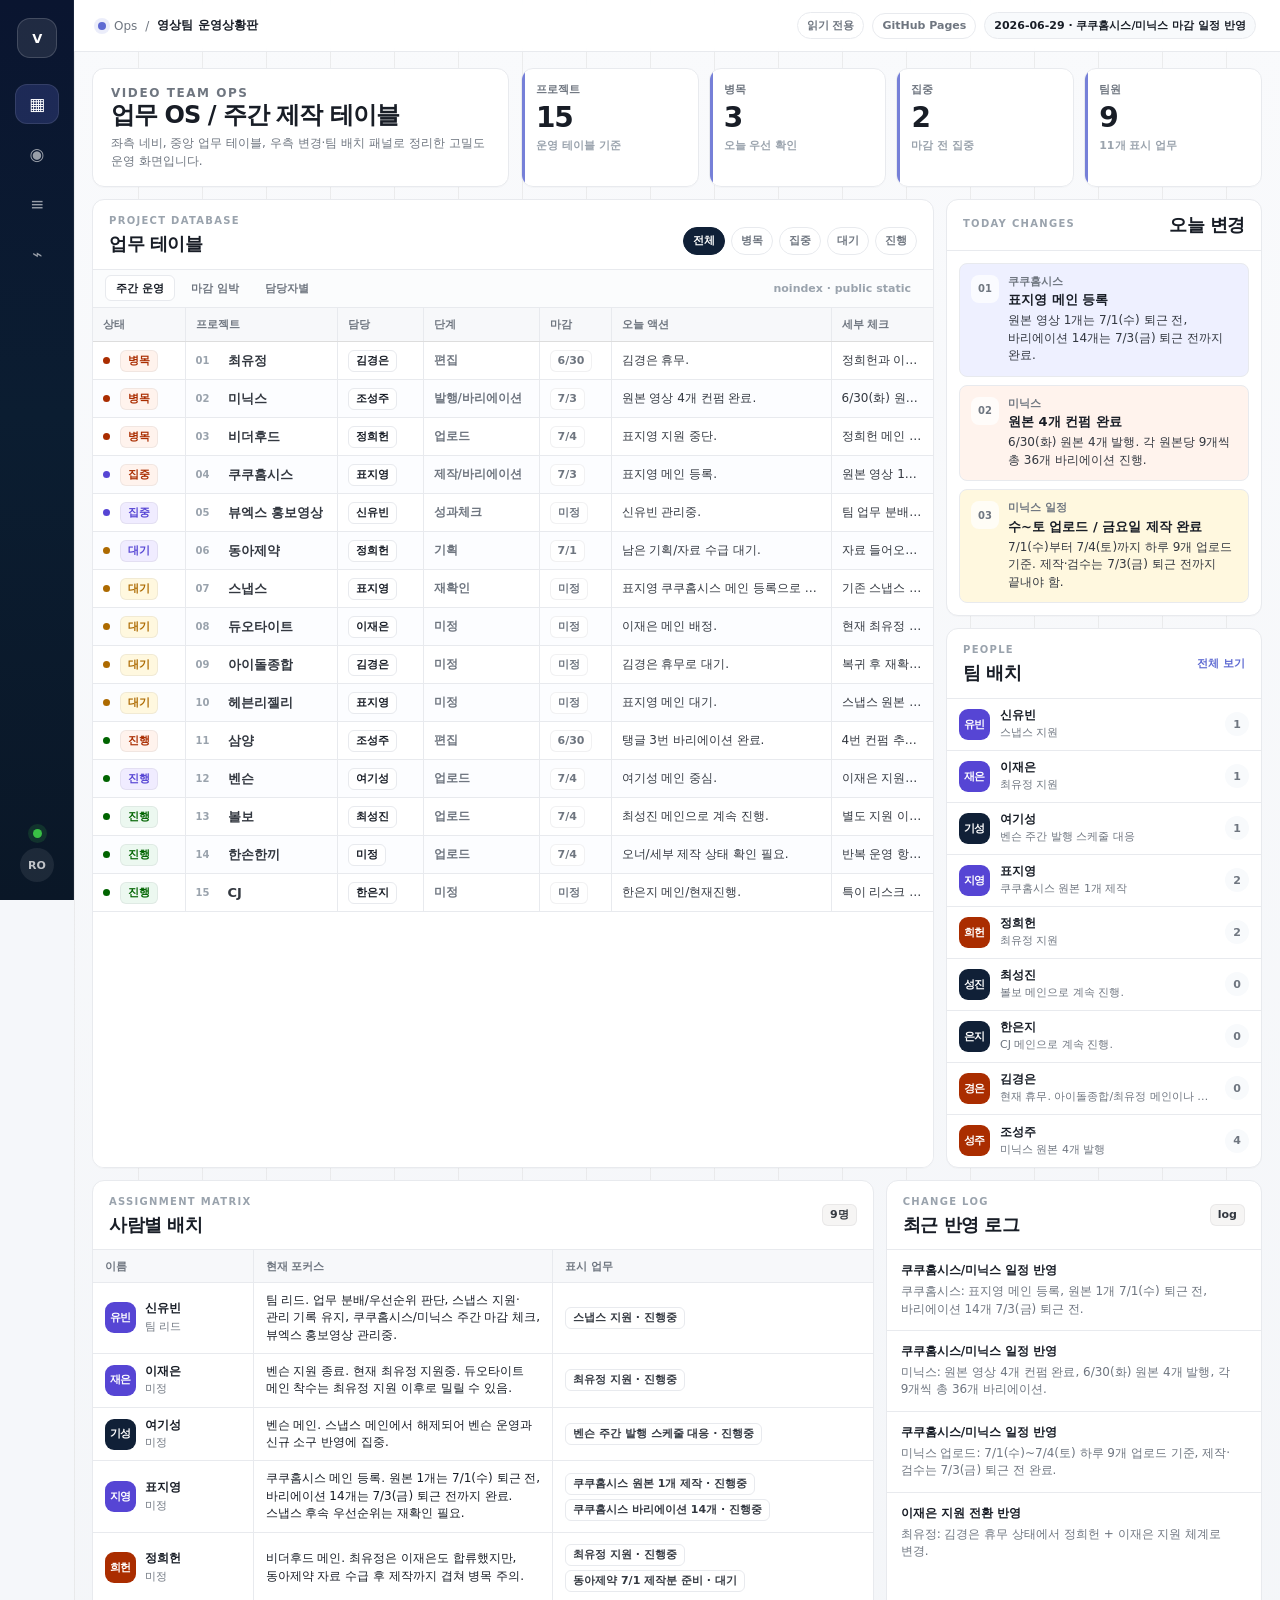
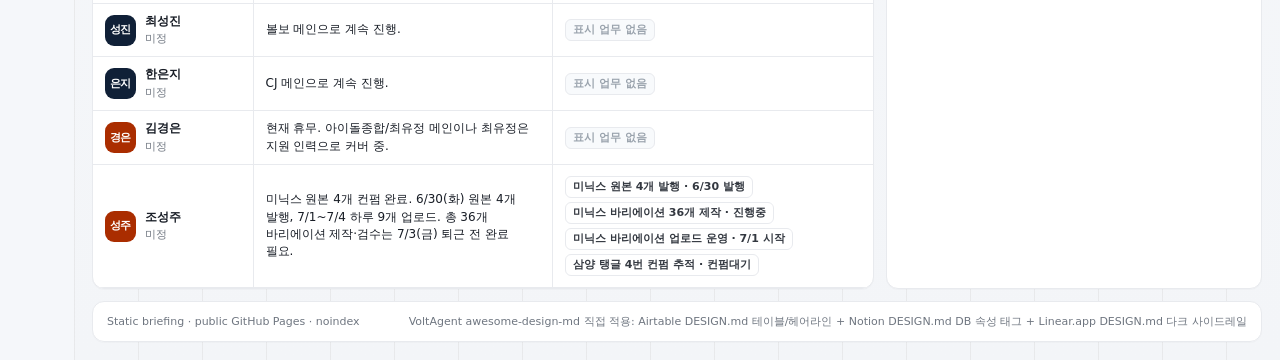
==== commit 34bf324f: "Redesign ops board as dense workspace table" ====
--- a/index.html
+++ b/index.html
@@ -8,135 +8,151 @@
   <link rel="stylesheet" href="./styles.css" />
 </head>
 <body>
-  <a class="skip-link" href="#projects">프로젝트 보드로 건너뛰기</a>
-  <div class="app-shell">
-    <header id="top" class="ops-header">
-      <a class="brand" href="#top" aria-label="영상팀 운영상황판 홈">
-        <span class="brand-mark">V</span>
-        <span>
+  <a class="skip-link" href="#projectTable">업무 테이블로 건너뛰기</a>
+
+  <div class="ops-os">
+    <aside class="side-rail" aria-label="워크스페이스 네비게이션">
+      <a class="rail-logo" href="#top" aria-label="영상팀 운영상황판 홈">V</a>
+      <nav class="rail-nav" aria-label="빠른 이동">
+        <a class="rail-item active" href="#projectTable" title="업무 테이블"><span>▦</span></a>
+        <a class="rail-item" href="#people" title="팀 배치"><span>◉</span></a>
+        <a class="rail-item" href="#updates" title="변경 로그"><span>≡</span></a>
+        <a class="rail-item" href="./DESIGN_MAPPING.md" title="디자인 근거"><span>⌁</span></a>
+      </nav>
+      <div class="rail-bottom" aria-label="시스템 상태">
+        <span class="rail-status"></span>
+        <span class="rail-mini">RO</span>
+      </div>
+    </aside>
+
+    <div id="top" class="workspace">
+      <header class="topbar">
+        <div class="crumbs" aria-label="현재 위치">
+          <span class="dot"></span>
+          <span>Ops</span>
+          <span>/</span>
           <strong>영상팀 운영상황판</strong>
-          <em>Project · People · Bottleneck</em>
-        </span>
-      </a>
-      <div class="header-meta" aria-label="페이지 정보">
-        <span>읽기 전용</span>
-        <span>GitHub Pages</span>
-        <span id="lastUpdated">업데이트 확인중</span>
-      </div>
-    </header>
+        </div>
+        <div class="topbar-actions" aria-label="페이지 정보">
+          <span class="pill ghost">읽기 전용</span>
+          <span class="pill ghost">GitHub Pages</span>
+          <span id="lastUpdated" class="pill strong">업데이트 확인중</span>
+        </div>
+      </header>
 
-    <section class="overview-grid" aria-label="운영 브리핑 요약">
-      <div class="summary-panel">
-        <p class="eyebrow">VIDEO TEAM OPS BOARD</p>
-        <h1>업무 배치와 병목만 빠르게 확인하는 보드</h1>
-        <p class="lede">
-          업로드 수량표가 아니라, 프로젝트 오너·지원 전환·대기/병목 상태를 보는 운영판입니다.
-          첫 화면에서 오늘 바뀐 담당과 막히는 지점을 바로 확인하도록 재구성했습니다.
-        </p>
-        <div id="heroPills" class="metric-strip" aria-label="운영 요약 지표"></div>
-        <p class="source-note">
-          디자인 기준: Airtable DESIGN.md의 흰 캔버스/헤어라인 업무카드, Notion DESIGN.md의 DB 태그/파스텔 카드, Miro DESIGN.md의 sticky note 강조만 적용.
-        </p>
-      </div>
-
-      <aside class="decision-panel" aria-label="오늘 핵심 변경">
-        <div class="panel-title">
-          <span class="panel-dot"></span>
-          <div>
-            <p class="eyebrow">TODAY CHANGES</p>
-            <h2>오늘 핵심 변경</h2>
-          </div>
+      <section class="summary-strip" aria-label="운영 요약">
+        <div class="title-card">
+          <p class="eyebrow">VIDEO TEAM OPS</p>
+          <h1>업무 OS / 주간 제작 테이블</h1>
+          <p>좌측 네비, 중앙 업무 테이블, 우측 변경·팀 배치 패널로 정리한 고밀도 운영 화면입니다.</p>
         </div>
-        <div id="keyChanges" class="sticky-stack"></div>
-      </aside>
-    </section>
-
-    <nav class="board-nav" aria-label="보드 빠른 이동">
-      <a href="#projects">프로젝트 보드</a>
-      <a href="#people">사람별 배치</a>
-      <a href="#updates">변경 로그</a>
-      <a href="./DESIGN_MAPPING.md">디자인 근거</a>
-    </nav>
-
-    <main>
-      <section id="projects" class="section board-section">
-        <div class="section-header">
-          <div>
-            <p class="eyebrow">PROJECTS</p>
-            <h2>프로젝트 보드</h2>
-            <p>병목 → 집중 → 대기 → 진행 순서로 배치했습니다. 각 카드는 담당자와 현재 액션만 남겼습니다.</p>
-          </div>
-          <div class="filter-bar" role="group" aria-label="프로젝트 상태 필터">
-            <button class="filter active" data-filter="all">전체</button>
-            <button class="filter" data-filter="risk">병목</button>
-            <button class="filter" data-filter="focus">집중</button>
-            <button class="filter" data-filter="waiting">대기</button>
-            <button class="filter" data-filter="steady">진행</button>
-          </div>
-        </div>
-        <div id="projectGrid" class="kanban-board" aria-live="polite"></div>
+        <div id="summaryCards" class="summary-cards" aria-live="polite"></div>
       </section>
 
-      <section id="people" class="section people-section">
-        <div class="section-header">
-          <div>
-            <p class="eyebrow">PEOPLE</p>
-            <h2>사람별 배치</h2>
-            <p>메인/지원/휴무/병목을 사람 단위로 확인합니다. 업무명은 현재 액션 중심으로 줄였습니다.</p>
+      <main class="workbench-grid">
+        <section class="sheet-panel" aria-labelledby="tableTitle">
+          <div class="sheet-toolbar">
+            <div>
+              <p class="eyebrow">PROJECT DATABASE</p>
+              <h2 id="tableTitle">업무 테이블</h2>
+            </div>
+            <div class="filter-bar" role="group" aria-label="상태 필터">
+              <button class="filter active" data-filter="all">전체</button>
+              <button class="filter" data-filter="risk">병목</button>
+              <button class="filter" data-filter="focus">집중</button>
+              <button class="filter" data-filter="waiting">대기</button>
+              <button class="filter" data-filter="steady">진행</button>
+            </div>
           </div>
-        </div>
-        <div id="peopleGrid" class="people-board" aria-live="polite"></div>
+
+          <div class="sheet-tabs" aria-label="테이블 뷰">
+            <span class="view-tab active">주간 운영</span>
+            <span class="view-tab">마감 임박</span>
+            <span class="view-tab">담당자별</span>
+            <span class="view-tab muted">noindex · public static</span>
+          </div>
+
+          <div class="table-wrap">
+            <table id="projectTable" class="ops-table">
+              <thead>
+                <tr>
+                  <th scope="col">상태</th>
+                  <th scope="col">프로젝트</th>
+                  <th scope="col">담당</th>
+                  <th scope="col">단계</th>
+                  <th scope="col">마감</th>
+                  <th scope="col">오늘 액션</th>
+                  <th scope="col">세부 체크</th>
+                </tr>
+              </thead>
+              <tbody id="projectRows"></tbody>
+            </table>
+          </div>
+        </section>
+
+        <aside class="right-panel" aria-label="오늘 변경 및 팀 상태">
+          <section class="side-card changes-card">
+            <div class="panel-head">
+              <p class="eyebrow">TODAY CHANGES</p>
+              <h2>오늘 변경</h2>
+            </div>
+            <div id="keyChanges" class="change-list"></div>
+          </section>
+
+          <section class="side-card compact-people">
+            <div class="panel-head row">
+              <div>
+                <p class="eyebrow">PEOPLE</p>
+                <h2>팀 배치</h2>
+              </div>
+              <a href="#people">전체 보기</a>
+            </div>
+            <div id="peopleCompact" class="people-compact-list"></div>
+          </section>
+        </aside>
+      </main>
+
+      <section id="people" class="lower-grid" aria-label="사람별 배치와 변경 로그">
+        <section class="table-card people-card">
+          <div class="panel-head row">
+            <div>
+              <p class="eyebrow">ASSIGNMENT MATRIX</p>
+              <h2>사람별 배치</h2>
+            </div>
+            <span id="peopleCount" class="count-chip">0명</span>
+          </div>
+          <div class="mini-table-wrap">
+            <table class="mini-table">
+              <thead>
+                <tr>
+                  <th>이름</th>
+                  <th>현재 포커스</th>
+                  <th>표시 업무</th>
+                </tr>
+              </thead>
+              <tbody id="peopleRows"></tbody>
+            </table>
+          </div>
+        </section>
+
+        <section id="updates" class="table-card updates-card">
+          <div class="panel-head row">
+            <div>
+              <p class="eyebrow">CHANGE LOG</p>
+              <h2>최근 반영 로그</h2>
+            </div>
+            <span class="count-chip">log</span>
+          </div>
+          <div id="updatesList" class="update-list"></div>
+        </section>
       </section>
 
-      <section id="updates" class="section updates-section">
-        <div class="section-header compact">
-          <div>
-            <p class="eyebrow">CHANGE LOG</p>
-            <h2>최근 반영 로그</h2>
-          </div>
-        </div>
-        <div id="updatesList" class="timeline"></div>
-      </section>
-    </main>
-
-    <footer class="footer">
-      <span>Static briefing · public GitHub Pages · noindex</span>
-      <span id="designRef"></span>
-    </footer>
+      <footer class="footer">
+        <span>Static briefing · public GitHub Pages · noindex</span>
+        <span id="designRef"></span>
+      </footer>
+    </div>
   </div>
-
-  <template id="projectTemplate">
-    <article class="project-card">
-      <div class="card-top">
-        <span class="tone-dot" aria-hidden="true"></span>
-        <span class="status-badge"></span>
-      </div>
-      <h3></h3>
-      <div class="owner-row">
-        <span>담당</span>
-        <strong class="owner"></strong>
-      </div>
-      <div class="meta-pills">
-        <span class="stage-pill"></span>
-        <span class="due-pill"></span>
-      </div>
-      <ul class="project-bullets"></ul>
-    </article>
-  </template>
-
-  <template id="personTemplate">
-    <article class="person-card">
-      <div class="person-main">
-        <div class="avatar"></div>
-        <div>
-          <h3></h3>
-          <p class="role"></p>
-        </div>
-      </div>
-      <p class="capacity"></p>
-      <div class="task-stack"></div>
-    </article>
-  </template>
 
   <script src="./app.js" defer></script>
 </body>
--- a/styles.css
+++ b/styles.css
@@ -1,51 +1,28 @@
 /*
-  Design-token mapping from VoltAgent/awesome-design-md.
-  - Airtable DESIGN.md: white canvas, #181d26 ink, #dddddd hairline, calm workflow cards, 10/12px radius, minimal shadow.
-  - Notion DESIGN.md: database-card borders, #5645d4 primary, pastel tag/card tints, 12px radius, compact property badges.
-  - Miro DESIGN.md: #ffd02f sticky-note emphasis, #4262ff accents, whiteboard readability, rounded sticky cards.
+  Reference-image pass + VoltAgent/awesome-design-md token mapping.
+  - Screenshot target: 1280×720 dense SaaS workspace, dark navy left rail (~74px), white/gray database surface, tiny table rows, right status rail.
+  - Airtable DESIGN.md: #181d26 ink, #dddddd hairline, #ffffff canvas, #f8fafc soft surface, restrained workflow UI.
+  - Notion DESIGN.md: #0a1530 brand navy, #f6f5f4/#fafaf9 surfaces, #e5e3df hairline, compact DB tags.
+  - Linear.app DESIGN.md: deep craft sidebar feel, #5e6ad2 single accent, small dense software UI typography.
 */
 :root {
-  --at-primary: #181d26;
-  --at-primary-active: #0d1218;
-  --at-ink: #181d26;
-  --at-body: #333840;
-  --at-muted: #41454d;
-  --at-hairline: #dddddd;
-  --at-border-strong: #9297a0;
-  --at-canvas: #ffffff;
-  --at-surface-soft: #f8fafc;
-  --at-surface-strong: #e0e2e6;
-  --at-cream: #f5e9d4;
-  --at-coral: #aa2d00;
-  --at-forest: #0a2e0e;
-
-  --nt-primary: #5645d4;
-  --nt-navy: #0a1530;
-  --nt-surface: #f6f5f4;
-  --nt-soft: #fafaf9;
-  --nt-hairline: #e5e3df;
-  --nt-hairline-strong: #c8c4be;
-  --nt-charcoal: #37352f;
-  --nt-steel: #787671;
-  --nt-peach: #ffe8d4;
-  --nt-rose: #fde0ec;
-  --nt-mint: #d9f3e1;
-  --nt-lavender: #e6e0f5;
-  --nt-sky: #dcecfa;
-  --nt-yellow: #fef7d6;
-  --nt-gray: #f0eeec;
-  --nt-green: #1aae39;
-  --nt-orange: #dd5b00;
-
-  --miro-yellow: #ffd02f;
-  --miro-yellow-soft: #fff4c4;
-  --miro-blue: #4262ff;
-  --miro-coral: #ffc6c6;
-  --miro-teal: #c3faf5;
-  --miro-rose: #fde0f0;
-  --miro-surface: #f7f8fa;
-  --miro-hairline: #e0e2e8;
-  --miro-success: #00b473;
+  --ink: #181d26;
+  --ink-2: #333840;
+  --muted: #6f7680;
+  --faint: #9aa3ad;
+  --canvas: #ffffff;
+  --bg: #f5f7fa;
+  --surface: #f8fafc;
+  --surface-2: #f6f5f4;
+  --line: #dddddd;
+  --line-soft: #e8eaee;
+  --line-strong: #c8cdd4;
+
+  --navy: #0a1530;
+  --navy-2: #102037;
+  --navy-3: #172a44;
+  --accent: #5e6ad2;
+  --accent-soft: #eef0ff;
 
   --risk: #aa2d00;
   --risk-bg: #fff3ed;
@@ -58,479 +35,668 @@
 
   --radius-xs: 4px;
   --radius-sm: 6px;
-  --radius-md: 10px;
+  --radius-md: 8px;
   --radius-lg: 12px;
-  --radius-xl: 16px;
-  --radius-sticky: 28px;
   --radius-pill: 999px;
-  --shadow-board: 0 16px 36px rgba(24, 29, 38, .07);
-  --shadow-sticky: 0 18px 26px rgba(5, 0, 56, .08);
-  --content: 1360px;
+
+  --rail: 74px;
+  --topbar: 52px;
+  --shadow-soft: 0 16px 32px rgba(15, 23, 42, .06);
 }
 
 * { box-sizing: border-box; }
 html { scroll-behavior: smooth; }
 body {
   margin: 0;
+  min-height: 100vh;
+  color: var(--ink);
+  background: var(--bg);
   font-family: Inter, ui-sans-serif, system-ui, -apple-system, BlinkMacSystemFont, "Segoe UI", "Apple SD Gothic Neo", "Malgun Gothic", "Noto Sans KR", sans-serif;
-  background: linear-gradient(180deg, var(--at-canvas) 0%, var(--nt-soft) 48%, var(--miro-surface) 100%);
-  color: var(--at-ink);
-  min-height: 100vh;
+  font-size: 13px;
   word-break: keep-all;
 }
-
-body::before {
-  content: "";
-  position: fixed;
-  inset: 0;
-  pointer-events: none;
-  opacity: .36;
-  background-image: linear-gradient(var(--miro-hairline) 1px, transparent 1px), linear-gradient(90deg, var(--miro-hairline) 1px, transparent 1px);
-  background-size: 32px 32px;
-  mask-image: linear-gradient(to bottom, rgba(0,0,0,.45), transparent 72%);
-}
-
+button { font: inherit; }
 a { color: inherit; }
-button { font: inherit; }
+
 .skip-link {
   position: absolute;
   left: 12px;
   top: -48px;
-  z-index: 100;
-  background: var(--at-primary);
+  z-index: 1000;
+  padding: 9px 12px;
+  border-radius: var(--radius-md);
+  background: var(--navy);
   color: #fff;
-  padding: 10px 14px;
-  border-radius: var(--radius-md);
+  text-decoration: none;
 }
 .skip-link:focus { top: 12px; }
-.app-shell {
-  position: relative;
-  z-index: 1;
-  width: min(var(--content), calc(100% - 32px));
-  margin: 0 auto;
-  padding: 16px 0 48px;
-}
-
-.ops-header {
+
+.ops-os {
+  min-height: 100vh;
+  display: grid;
+  grid-template-columns: var(--rail) minmax(0, 1fr);
+}
+
+.side-rail {
   position: sticky;
-  top: 12px;
-  z-index: 30;
-  display: flex;
-  align-items: center;
-  justify-content: space-between;
-  gap: 16px;
-  min-height: 64px;
-  padding: 12px 16px;
-  background: rgba(255, 255, 255, .92);
-  border: 1px solid var(--nt-hairline);
-  border-radius: var(--radius-lg);
-  box-shadow: 0 10px 24px rgba(24, 29, 38, .06);
-  backdrop-filter: blur(16px);
-}
-.brand {
-  display: inline-flex;
-  align-items: center;
-  gap: 12px;
-  min-width: 0;
-  text-decoration: none;
-}
-.brand-mark {
+  top: 0;
+  height: 100vh;
+  display: flex;
+  flex-direction: column;
+  align-items: center;
+  gap: 18px;
+  padding: 18px 10px;
+  background: linear-gradient(180deg, var(--navy) 0%, #0b1d31 46%, #0a1727 100%);
+  color: rgba(255,255,255,.82);
+  box-shadow: inset -1px 0 0 rgba(255,255,255,.06);
+}
+.rail-logo {
   width: 40px;
   height: 40px;
   display: grid;
   place-items: center;
+  border-radius: 13px;
+  background: rgba(255,255,255,.09);
+  border: 1px solid rgba(255,255,255,.16);
+  color: #fff;
+  font-weight: 800;
+  letter-spacing: -.06em;
+  text-decoration: none;
+}
+.rail-nav {
+  display: grid;
+  gap: 10px;
+  width: 100%;
+  margin-top: 8px;
+}
+.rail-item {
+  width: 44px;
+  height: 40px;
+  margin: 0 auto;
+  display: grid;
+  place-items: center;
+  border-radius: 12px;
+  color: rgba(255,255,255,.58);
+  text-decoration: none;
+  border: 1px solid transparent;
+}
+.rail-item:hover,
+.rail-item.active {
+  color: #fff;
+  background: rgba(94,106,210,.24);
+  border-color: rgba(255,255,255,.10);
+}
+.rail-item span { font-size: 17px; line-height: 1; }
+.rail-bottom {
+  margin-top: auto;
+  display: grid;
+  justify-items: center;
+  gap: 10px;
+}
+.rail-status {
+  width: 9px;
+  height: 9px;
+  border-radius: 50%;
+  background: #39bf45;
+  box-shadow: 0 0 0 5px rgba(57,191,69,.16);
+}
+.rail-mini {
+  width: 34px;
+  height: 34px;
+  display: grid;
+  place-items: center;
+  border-radius: 999px;
+  background: rgba(255,255,255,.08);
+  color: rgba(255,255,255,.72);
+  font-size: 11px;
+  font-weight: 700;
+}
+
+.workspace {
+  min-width: 0;
+  min-height: 100vh;
+  display: flex;
+  flex-direction: column;
+  background:
+    linear-gradient(90deg, rgba(221,221,221,.50) 1px, transparent 1px) 0 0 / 64px 64px,
+    linear-gradient(180deg, #f9fafc 0%, #f3f5f8 100%);
+}
+.topbar {
+  height: var(--topbar);
+  display: flex;
+  align-items: center;
+  justify-content: space-between;
+  gap: 14px;
+  padding: 0 24px;
+  background: rgba(255,255,255,.92);
+  border-bottom: 1px solid var(--line-soft);
+  backdrop-filter: blur(14px);
+}
+.crumbs,
+.topbar-actions {
+  display: flex;
+  align-items: center;
+  gap: 8px;
+  min-width: 0;
+}
+.crumbs { color: var(--muted); font-size: 12px; }
+.crumbs strong { color: var(--ink); font-weight: 700; }
+.dot {
+  width: 8px;
+  height: 8px;
+  border-radius: 50%;
+  background: var(--accent);
+  box-shadow: 0 0 0 4px rgba(94,106,210,.12);
+}
+.pill {
+  display: inline-flex;
+  align-items: center;
+  min-height: 26px;
+  padding: 5px 9px;
+  border-radius: var(--radius-pill);
+  border: 1px solid var(--line-soft);
+  background: #fff;
+  color: var(--muted);
+  font-size: 11px;
+  font-weight: 700;
+  white-space: nowrap;
+}
+.pill.strong { color: var(--ink); background: var(--surface); }
+
+.summary-strip {
+  display: grid;
+  grid-template-columns: minmax(300px, .9fr) minmax(0, 1.6fr);
+  gap: 12px;
+  padding: 16px 18px 12px;
+}
+.title-card,
+.summary-card,
+.sheet-panel,
+.side-card,
+.table-card,
+.footer {
+  background: rgba(255,255,255,.98);
+  border: 1px solid var(--line-soft);
+  box-shadow: 0 1px 0 rgba(15,23,42,.02);
+}
+.title-card {
+  min-height: 94px;
+  padding: 16px 18px;
   border-radius: var(--radius-lg);
-  background: var(--at-primary);
-  color: #fff;
-  font-weight: 700;
-  letter-spacing: -.04em;
-}
-.brand strong { display: block; font-size: 16px; line-height: 1.2; }
-.brand em { display: block; margin-top: 2px; color: var(--nt-steel); font-size: 12px; font-style: normal; }
-.header-meta {
-  display: flex;
-  align-items: center;
-  flex-wrap: wrap;
-  justify-content: flex-end;
-  gap: 8px;
-  color: var(--at-body);
-  font-size: 12px;
-  font-weight: 600;
-}
-.header-meta span {
-  padding: 7px 10px;
-  border: 1px solid var(--nt-hairline);
-  border-radius: var(--radius-pill);
-  background: var(--at-canvas);
-}
-
-.overview-grid {
-  display: grid;
-  grid-template-columns: minmax(0, 1.45fr) minmax(360px, .75fr);
-  gap: 20px;
-  margin-top: 20px;
-}
-.summary-panel,
-.decision-panel,
-.section,
-.footer {
-  background: rgba(255,255,255,.96);
-  border: 1px solid var(--at-hairline);
-  border-radius: var(--radius-lg);
-  box-shadow: var(--shadow-board);
-}
-.summary-panel {
-  padding: clamp(28px, 4.2vw, 56px);
-  min-height: 360px;
-  display: flex;
-  flex-direction: column;
-  justify-content: center;
 }
 .eyebrow {
-  margin: 0 0 10px;
-  color: var(--nt-steel);
-  font-size: 11px;
-  font-weight: 700;
-  letter-spacing: .12em;
-  line-height: 1.4;
+  margin: 0 0 6px;
+  color: var(--faint);
+  font-size: 10px;
+  font-weight: 800;
+  letter-spacing: .13em;
+  line-height: 1.3;
   text-transform: uppercase;
 }
 h1, h2, h3, p { margin-top: 0; }
 h1 {
-  max-width: 880px;
-  margin-bottom: 18px;
-  color: var(--at-ink);
-  font-size: clamp(36px, 5vw, 58px);
-  font-weight: 500;
-  letter-spacing: -.045em;
-  line-height: 1.08;
-}
-.lede {
-  max-width: 850px;
-  margin-bottom: 28px;
-  color: var(--at-body);
-  font-size: clamp(16px, 1.6vw, 20px);
-  line-height: 1.62;
-}
-.metric-strip {
+  margin-bottom: 6px;
+  font-size: 24px;
+  line-height: 1.12;
+  letter-spacing: -.04em;
+  font-weight: 720;
+}
+.title-card p {
+  margin: 0;
+  color: var(--muted);
+  font-size: 12px;
+  line-height: 1.45;
+}
+.summary-cards {
   display: grid;
   grid-template-columns: repeat(4, minmax(0, 1fr));
   gap: 10px;
-  margin-top: auto;
-}
-.metric {
-  min-height: 86px;
-  padding: 16px;
-  border: 1px solid var(--nt-hairline);
-  border-radius: var(--radius-md);
-  background: var(--at-surface-soft);
-}
-.metric strong {
+}
+.summary-card {
+  min-height: 94px;
+  padding: 13px 14px;
+  border-radius: var(--radius-lg);
+  position: relative;
+  overflow: hidden;
+}
+.summary-card::before {
+  content: "";
+  position: absolute;
+  left: 0;
+  top: 0;
+  bottom: 0;
+  width: 3px;
+  background: var(--accent);
+  opacity: .85;
+}
+.summary-card span {
   display: block;
-  margin-bottom: 8px;
-  color: var(--at-ink);
-  font-size: 30px;
-  font-weight: 500;
+  color: var(--muted);
+  font-size: 11px;
+  font-weight: 800;
+}
+.summary-card strong {
+  display: block;
+  margin: 7px 0 5px;
+  font-size: 28px;
+  line-height: 1;
   letter-spacing: -.04em;
-}
-.metric span { color: var(--nt-steel); font-size: 13px; font-weight: 600; }
-.source-note {
-  margin: 18px 0 0;
-  padding: 12px 14px;
-  color: var(--nt-charcoal);
-  background: var(--nt-gray);
-  border: 1px solid var(--nt-hairline);
-  border-radius: var(--radius-md);
-  font-size: 13px;
-  line-height: 1.55;
-}
-.decision-panel { padding: 22px; }
-.panel-title {
-  display: flex;
-  align-items: center;
+  font-weight: 650;
+}
+.summary-card em {
+  color: var(--faint);
+  font-style: normal;
+  font-size: 11px;
+  font-weight: 650;
+}
+
+.workbench-grid {
+  flex: 1;
+  min-height: 0;
+  display: grid;
+  grid-template-columns: minmax(760px, 1fr) 316px;
   gap: 12px;
-  margin-bottom: 14px;
-}
-.panel-title h2 { margin: 0; font-size: 24px; font-weight: 600; letter-spacing: -.02em; }
-.panel-dot {
-  width: 14px;
-  height: 14px;
-  border-radius: 50%;
-  background: var(--miro-yellow);
-  box-shadow: 0 0 0 6px rgba(255, 208, 47, .24);
-}
-.sticky-stack { display: grid; gap: 12px; }
-.change-item {
-  padding: 18px;
-  border: 1px solid rgba(5,0,56,.08);
-  border-radius: var(--radius-sticky);
-  background: var(--miro-yellow-soft);
-  box-shadow: var(--shadow-sticky);
-}
-.change-item:nth-child(2) { background: var(--miro-coral); }
-.change-item:nth-child(3) { background: var(--miro-teal); }
-.change-label {
-  display: inline-flex;
-  margin-bottom: 8px;
-  padding: 4px 9px;
-  border-radius: var(--radius-pill);
-  background: rgba(255,255,255,.55);
-  color: var(--at-ink);
-  font-size: 12px;
-  font-weight: 700;
-}
-.change-item h3 { margin-bottom: 7px; font-size: 18px; line-height: 1.32; font-weight: 650; }
-.change-item p { margin: 0; color: var(--at-body); font-size: 14px; line-height: 1.55; }
-
-.board-nav {
-  display: flex;
-  flex-wrap: wrap;
-  gap: 8px;
-  margin: 14px 0 20px;
-}
-.board-nav a,
-.filter {
-  display: inline-flex;
-  align-items: center;
-  justify-content: center;
-  min-height: 40px;
-  padding: 9px 14px;
-  border: 1px solid var(--nt-hairline-strong);
-  border-radius: var(--radius-pill);
-  background: var(--at-canvas);
-  color: var(--at-ink);
-  font-size: 14px;
-  font-weight: 600;
-  text-decoration: none;
-}
-.board-nav a:hover,
-.filter:hover { background: var(--nt-surface); }
-.filter.active {
-  background: var(--at-primary);
-  color: #fff;
-  border-color: var(--at-primary);
-}
-
-.section {
-  margin-top: 20px;
-  padding: clamp(20px, 2.5vw, 32px);
-}
-.section-header {
+  padding: 0 18px 12px;
+}
+.sheet-panel,
+.side-card,
+.table-card {
+  border-radius: var(--radius-lg);
+  overflow: hidden;
+}
+.sheet-panel {
+  display: flex;
+  flex-direction: column;
+  min-height: 520px;
+}
+.sheet-toolbar,
+.panel-head {
   display: flex;
   align-items: flex-end;
   justify-content: space-between;
-  gap: 18px;
-  margin-bottom: 20px;
-}
-.section-header h2 {
-  margin-bottom: 6px;
-  font-size: clamp(26px, 3vw, 36px);
-  font-weight: 600;
-  letter-spacing: -.035em;
-}
-.section-header p:not(.eyebrow) {
-  max-width: 720px;
-  margin-bottom: 0;
-  color: var(--at-body);
-  font-size: 15px;
-  line-height: 1.55;
-}
-.filter-bar { display: flex; gap: 8px; flex-wrap: wrap; justify-content: flex-end; }
-
-.kanban-board {
-  display: grid;
-  grid-template-columns: repeat(4, minmax(230px, 1fr));
-  gap: 14px;
-  align-items: start;
-}
-.board-column {
-  min-height: 260px;
-  padding: 12px;
-  border: 1px solid var(--nt-hairline);
-  border-radius: var(--radius-lg);
-  background: var(--at-surface-soft);
-}
-.board-column[data-tone="risk"] { background: var(--risk-bg); }
-.board-column[data-tone="focus"] { background: var(--focus-bg); }
-.board-column[data-tone="waiting"] { background: var(--waiting-bg); }
-.board-column[data-tone="steady"] { background: var(--steady-bg); }
-.column-head {
-  display: flex;
-  align-items: center;
-  justify-content: space-between;
+  gap: 12px;
+  padding: 14px 16px;
+  border-bottom: 1px solid var(--line-soft);
+}
+.panel-head.row { align-items: center; }
+.sheet-toolbar h2,
+.panel-head h2 {
+  margin: 0;
+  font-size: 18px;
+  line-height: 1.2;
+  letter-spacing: -.025em;
+  font-weight: 720;
+}
+.filter-bar {
+  display: flex;
+  flex-wrap: wrap;
+  gap: 6px;
+  justify-content: flex-end;
+}
+.filter {
+  min-height: 28px;
+  padding: 5px 9px;
+  border-radius: var(--radius-pill);
+  border: 1px solid var(--line-soft);
+  background: var(--canvas);
+  color: var(--muted);
+  font-size: 11px;
+  font-weight: 800;
+  cursor: pointer;
+}
+.filter:hover { background: var(--surface); }
+.filter.active {
+  color: #fff;
+  background: var(--navy-2);
+  border-color: var(--navy-2);
+}
+.sheet-tabs {
+  display: flex;
+  align-items: center;
+  gap: 6px;
+  min-height: 38px;
+  padding: 0 12px;
+  border-bottom: 1px solid var(--line-soft);
+  background: #fbfcfd;
+}
+.view-tab {
+  display: inline-flex;
+  align-items: center;
+  height: 26px;
+  padding: 0 10px;
+  border-radius: var(--radius-sm);
+  color: var(--muted);
+  font-size: 11px;
+  font-weight: 750;
+}
+.view-tab.active {
+  background: #fff;
+  color: var(--ink);
+  border: 1px solid var(--line-soft);
+}
+.view-tab.muted { margin-left: auto; color: var(--faint); }
+.table-wrap {
+  flex: 1;
+  overflow: auto;
+  background: #fff;
+}
+.ops-table,
+.mini-table {
+  width: 100%;
+  border-collapse: collapse;
+  table-layout: fixed;
+}
+.ops-table th,
+.ops-table td,
+.mini-table th,
+.mini-table td {
+  border-bottom: 1px solid var(--line-soft);
+  text-align: left;
+  vertical-align: middle;
+}
+.ops-table th {
+  position: sticky;
+  top: 0;
+  z-index: 5;
+  height: 34px;
+  padding: 0 10px;
+  background: #f7f8fa;
+  color: var(--muted);
+  font-size: 11px;
+  font-weight: 800;
+  border-bottom-color: var(--line);
+}
+.ops-table td {
+  height: 38px;
+  padding: 7px 10px;
+  color: var(--ink-2);
+  font-size: 12px;
+  line-height: 1.32;
+}
+.ops-table tr:nth-child(even) td { background: #fcfdff; }
+.ops-table tr:hover td { background: #f7f8ff; }
+.ops-table th:nth-child(1), .ops-table td:nth-child(1) { width: 92px; }
+.ops-table th:nth-child(2), .ops-table td:nth-child(2) { width: 152px; }
+.ops-table th:nth-child(3), .ops-table td:nth-child(3) { width: 86px; }
+.ops-table th:nth-child(4), .ops-table td:nth-child(4) { width: 116px; }
+.ops-table th:nth-child(5), .ops-table td:nth-child(5) { width: 72px; }
+.ops-table th:nth-child(6), .ops-table td:nth-child(6) { width: 220px; }
+.ops-table th + th,
+.ops-table td + td,
+.mini-table th + th,
+.mini-table td + td { border-left: 1px solid var(--line-soft); }
+.project-row[hidden] { display: none; }
+.status-dot {
+  display: inline-block;
+  width: 7px;
+  height: 7px;
+  margin-right: 6px;
+  border-radius: 50%;
+  vertical-align: middle;
+}
+.status-dot.risk { background: var(--risk); }
+.status-dot.focus { background: var(--focus); }
+.status-dot.waiting { background: var(--waiting); }
+.status-dot.steady { background: var(--steady); }
+.status-chip,
+.owner-chip,
+.date-pill,
+.task-token,
+.count-chip {
+  display: inline-flex;
+  align-items: center;
+  max-width: 100%;
+  min-height: 22px;
+  padding: 3px 7px;
+  border-radius: var(--radius-sm);
+  border: 1px solid rgba(24,29,38,.06);
+  background: var(--surface-2);
+  color: var(--ink-2);
+  font-size: 11px;
+  font-weight: 800;
+  line-height: 1.25;
+  white-space: nowrap;
+}
+.status-chip.critical { color: var(--risk); background: var(--risk-bg); }
+.status-chip.high { color: var(--focus); background: var(--focus-bg); }
+.status-chip.waiting { color: var(--waiting); background: var(--waiting-bg); }
+.status-chip.normal { color: var(--steady); background: var(--steady-bg); }
+.project-name {
+  display: flex;
+  align-items: center;
   gap: 8px;
-  margin-bottom: 10px;
-  padding: 4px 4px 10px;
-  border-bottom: 1px solid rgba(24, 29, 38, .08);
-}
-.column-head h3 { margin: 0; font-size: 15px; font-weight: 700; }
-.column-head span {
+  min-width: 0;
+}
+.project-name strong {
+  overflow: hidden;
+  text-overflow: ellipsis;
+  white-space: nowrap;
+  font-size: 13px;
+}
+.row-index {
+  flex: 0 0 auto;
+  width: 24px;
+  color: var(--faint);
+  font-size: 10px;
+  font-weight: 800;
+  font-variant-numeric: tabular-nums;
+}
+.owner-chip { background: #fff; border-color: var(--line-soft); color: var(--ink); }
+.date-pill { background: #fff; color: var(--muted); font-variant-numeric: tabular-nums; }
+.stage-text {
+  display: block;
+  overflow: hidden;
+  text-overflow: ellipsis;
+  white-space: nowrap;
+  color: var(--muted);
+  font-weight: 650;
+}
+.action-cell,
+.detail-cell {
+  overflow: hidden;
+  text-overflow: ellipsis;
+  white-space: nowrap;
+}
+.detail-cell { color: var(--muted); }
+
+.right-panel {
+  display: grid;
+  grid-template-rows: auto 1fr;
+  gap: 12px;
+  min-height: 0;
+}
+.side-card { background: #fff; }
+.panel-head a {
+  color: var(--accent);
+  font-size: 11px;
+  font-weight: 800;
+  text-decoration: none;
+}
+.change-list,
+.people-compact-list,
+.update-list { display: grid; }
+.change-list { gap: 8px; padding: 12px; }
+.change-card {
+  display: grid;
+  grid-template-columns: 28px minmax(0, 1fr);
+  gap: 9px;
+  padding: 11px;
+  border: 1px solid var(--line-soft);
+  border-radius: var(--radius-md);
+  background: #fbfcfd;
+}
+.change-card:nth-child(1) { background: var(--accent-soft); }
+.change-card:nth-child(2) { background: var(--risk-bg); }
+.change-card:nth-child(3) { background: var(--waiting-bg); }
+.change-no {
+  width: 28px;
+  height: 28px;
+  display: grid;
+  place-items: center;
+  border-radius: 8px;
+  background: rgba(255,255,255,.72);
+  color: var(--muted);
+  font-size: 10px;
+  font-weight: 900;
+}
+.change-card small,
+.person-mini p,
+.update-item p,
+.person-name small {
+  color: var(--muted);
+  font-size: 11px;
+  line-height: 1.32;
+}
+.change-card small { display: block; margin-bottom: 3px; font-weight: 800; }
+.change-card strong { display: block; margin-bottom: 4px; font-size: 13px; line-height: 1.25; }
+.change-card p { margin: 0; color: var(--ink-2); font-size: 12px; line-height: 1.45; }
+.people-compact-list { gap: 0; }
+.person-mini {
+  display: grid;
+  grid-template-columns: 32px minmax(0, 1fr) 24px;
+  align-items: center;
+  gap: 9px;
+  min-height: 52px;
+  padding: 8px 12px;
+  border-bottom: 1px solid var(--line-soft);
+}
+.person-mini:last-child { border-bottom: 0; }
+.avatar {
+  width: 31px;
+  height: 31px;
   display: inline-grid;
-  min-width: 28px;
-  height: 28px;
   place-items: center;
-  border-radius: var(--radius-pill);
-  background: rgba(255,255,255,.72);
-  border: 1px solid rgba(24, 29, 38, .08);
+  flex: 0 0 auto;
+  border-radius: 9px;
+  background: var(--navy-2);
+  color: #fff;
+  font-size: 11px;
+  font-weight: 900;
+  letter-spacing: -.08em;
+}
+.person-mini[data-tone="risk"] .avatar,
+.person-row[data-tone="risk"] .avatar { background: var(--risk); }
+.person-mini[data-tone="focus"] .avatar,
+.person-row[data-tone="focus"] .avatar { background: var(--focus); }
+.person-mini strong,
+.person-name strong {
+  display: block;
+  overflow: hidden;
+  text-overflow: ellipsis;
+  white-space: nowrap;
   font-size: 12px;
-  font-weight: 700;
-}
-.column-desc { margin: -3px 4px 12px; color: var(--nt-steel); font-size: 12px; line-height: 1.4; }
-.card-stack { display: grid; gap: 10px; }
-.project-card {
-  padding: 15px;
-  border: 1px solid var(--at-hairline);
-  border-radius: var(--radius-md);
-  background: var(--at-canvas);
-  box-shadow: 0 1px 0 rgba(24, 29, 38, .03);
-}
-.project-card[data-tone="risk"] { border-left: 5px solid var(--risk); }
-.project-card[data-tone="focus"] { border-left: 5px solid var(--focus); }
-.project-card[data-tone="waiting"] { border-left: 5px solid var(--waiting); }
-.project-card[data-tone="steady"] { border-left: 5px solid var(--steady); }
-.card-top {
-  display: flex;
-  align-items: center;
-  justify-content: space-between;
-  gap: 8px;
-  margin-bottom: 12px;
-}
-.tone-dot { width: 10px; height: 10px; border-radius: 50%; background: var(--steady); }
-.project-card[data-tone="risk"] .tone-dot, .person-card[data-tone="risk"] .avatar { background: var(--risk); color: #fff; }
-.project-card[data-tone="focus"] .tone-dot, .person-card[data-tone="focus"] .avatar { background: var(--focus); color: #fff; }
-.project-card[data-tone="waiting"] .tone-dot, .person-card[data-tone="waiting"] .avatar { background: var(--waiting); color: #fff; }
-.status-badge,
-.stage-pill,
-.due-pill,
-.task-chip {
-  display: inline-flex;
-  align-items: center;
-  max-width: 100%;
-  padding: 4px 8px;
-  border-radius: var(--radius-sm);
-  background: var(--nt-gray);
-  color: var(--nt-charcoal);
+}
+.person-mini p {
+  margin: 2px 0 0;
+  overflow: hidden;
+  text-overflow: ellipsis;
+  white-space: nowrap;
+}
+.person-mini em {
+  display: grid;
+  place-items: center;
+  width: 24px;
+  height: 24px;
+  border-radius: 999px;
+  background: var(--surface);
+  color: var(--muted);
+  font-style: normal;
+  font-size: 11px;
+  font-weight: 900;
+}
+
+.lower-grid {
+  display: grid;
+  grid-template-columns: minmax(0, 1.35fr) minmax(320px, .65fr);
+  gap: 12px;
+  padding: 0 18px 12px;
+}
+.table-card { background: #fff; }
+.mini-table-wrap { overflow: auto; }
+.mini-table th {
+  height: 32px;
+  padding: 0 12px;
+  color: var(--muted);
+  background: #f7f8fa;
+  font-size: 11px;
+  font-weight: 850;
+}
+.mini-table td {
+  padding: 9px 12px;
   font-size: 12px;
-  font-weight: 700;
-  line-height: 1.35;
-}
-.project-card[data-tone="risk"] .status-badge { background: var(--nt-peach); color: var(--risk); }
-.project-card[data-tone="focus"] .status-badge { background: var(--nt-lavender); color: var(--focus); }
-.project-card[data-tone="waiting"] .status-badge { background: var(--nt-yellow); color: var(--waiting); }
-.project-card[data-tone="steady"] .status-badge { background: var(--nt-mint); color: var(--steady); }
-.project-card h3 {
-  margin-bottom: 10px;
-  font-size: 20px;
-  font-weight: 650;
-  letter-spacing: -.02em;
-  line-height: 1.25;
-}
-.owner-row {
-  display: flex;
-  align-items: baseline;
+  line-height: 1.45;
+}
+.mini-table th:nth-child(1), .mini-table td:nth-child(1) { width: 160px; }
+.mini-table th:nth-child(3), .mini-table td:nth-child(3) { width: 320px; }
+.person-name {
+  display: flex;
+  align-items: center;
+  gap: 9px;
+}
+.task-token {
+  margin: 2px 4px 2px 0;
+  background: #fff;
+  border-color: var(--line-soft);
+  color: var(--ink-2);
+  white-space: normal;
+}
+.task-token.muted { color: var(--faint); background: var(--surface); }
+.update-list { gap: 0; }
+.update-item {
+  padding: 12px 14px;
+  border-bottom: 1px solid var(--line-soft);
+}
+.update-item:last-child { border-bottom: 0; }
+.update-item strong { display: block; margin-bottom: 4px; font-size: 12px; }
+.update-item p { margin: 0; font-size: 12px; line-height: 1.45; }
+
+.footer {
+  display: flex;
+  align-items: center;
   justify-content: space-between;
   gap: 10px;
-  margin-bottom: 10px;
-  padding: 9px 10px;
-  border-radius: var(--radius-sm);
-  background: var(--nt-soft);
-  border: 1px solid var(--nt-hairline);
-}
-.owner-row span { color: var(--nt-steel); font-size: 11px; font-weight: 700; letter-spacing: .08em; }
-.owner-row strong { font-size: 15px; font-weight: 700; }
-.meta-pills { display: flex; gap: 6px; flex-wrap: wrap; margin-bottom: 12px; }
-.project-bullets {
-  margin: 0;
-  padding-left: 17px;
-  color: var(--at-body);
-  font-size: 14px;
-  line-height: 1.5;
-}
-.project-bullets li + li { margin-top: 5px; }
-
-.people-board {
-  display: grid;
-  grid-template-columns: repeat(3, minmax(0, 1fr));
-  gap: 12px;
-}
-.person-card {
-  display: flex;
-  flex-direction: column;
-  gap: 12px;
-  min-height: 210px;
-  padding: 18px;
-  border: 1px solid var(--nt-hairline);
+  margin: 0 18px 18px;
+  padding: 12px 14px;
   border-radius: var(--radius-lg);
-  background: var(--at-canvas);
-}
-.person-card[data-tone="risk"] { background: linear-gradient(180deg, #fff, var(--risk-bg)); border-color: #f0c7b8; }
-.person-card[data-tone="focus"] { background: linear-gradient(180deg, #fff, var(--focus-bg)); border-color: #d5cdfa; }
-.person-main { display: flex; align-items: center; gap: 12px; }
-.avatar {
-  flex: 0 0 auto;
-  width: 44px;
-  height: 44px;
-  display: grid;
-  place-items: center;
-  border-radius: var(--radius-lg);
-  background: var(--at-primary);
-  color: #fff;
-  font-weight: 800;
-  letter-spacing: -.08em;
-}
-.person-main h3 { margin: 0 0 3px; font-size: 20px; font-weight: 700; }
-.role { margin: 0; color: var(--nt-steel); font-size: 13px; font-weight: 600; }
-.capacity {
-  flex: 1;
-  margin: 0;
-  color: var(--at-body);
-  font-size: 14px;
-  line-height: 1.55;
-}
-.task-stack { display: flex; flex-wrap: wrap; gap: 6px; }
-.task-chip { background: rgba(255,255,255,.78); border: 1px solid var(--nt-hairline); }
-
-.timeline {
-  display: grid;
-  grid-template-columns: repeat(2, minmax(0, 1fr));
-  gap: 10px;
-}
-.timeline-item {
-  padding: 16px;
-  border: 1px solid var(--nt-hairline);
+  color: var(--muted);
+  font-size: 11px;
+}
+.load-warning {
+  position: fixed;
+  z-index: 999;
+  left: 88px;
+  top: 16px;
+  padding: 12px 14px;
   border-radius: var(--radius-md);
-  background: var(--nt-soft);
-}
-.timeline-item strong { display: block; margin-bottom: 6px; font-size: 14px; }
-.timeline-item p { margin: 0; color: var(--at-body); font-size: 14px; line-height: 1.5; }
-.footer {
-  display: flex;
-  align-items: center;
-  justify-content: space-between;
-  flex-wrap: wrap;
-  gap: 10px;
-  margin-top: 20px;
-  padding: 18px 20px;
-  color: var(--nt-steel);
-  font-size: 12px;
-  box-shadow: none;
-}
-
-@media (max-width: 1120px) {
-  .overview-grid { grid-template-columns: 1fr; }
-  .kanban-board { grid-template-columns: repeat(2, minmax(0, 1fr)); }
-  .people-board { grid-template-columns: repeat(2, minmax(0, 1fr)); }
-}
+  background: #fff0f0;
+  color: #991b1b;
+  border: 1px solid #fecaca;
+  font-weight: 800;
+}
+
+@media (max-width: 1180px) {
+  .summary-strip,
+  .workbench-grid,
+  .lower-grid { grid-template-columns: 1fr; }
+  .right-panel { grid-template-columns: repeat(2, minmax(0, 1fr)); grid-template-rows: auto; }
+  .sheet-panel { min-height: 480px; }
+}
+
 @media (max-width: 760px) {
-  .app-shell { width: min(100% - 20px, var(--content)); padding-top: 10px; }
-  .ops-header { position: static; align-items: flex-start; flex-direction: column; }
-  .header-meta { justify-content: flex-start; }
-  .summary-panel { min-height: unset; padding: 24px; }
-  .metric-strip { grid-template-columns: repeat(2, minmax(0, 1fr)); }
-  .section-header { align-items: stretch; flex-direction: column; }
+  :root { --rail: 0px; }
+  .ops-os { display: block; }
+  .side-rail { display: none; }
+  .topbar { height: auto; min-height: 56px; align-items: flex-start; flex-direction: column; padding: 12px 14px; }
+  .topbar-actions { flex-wrap: wrap; }
+  .summary-strip, .workbench-grid, .lower-grid { padding-left: 10px; padding-right: 10px; }
+  .summary-cards { grid-template-columns: repeat(2, minmax(0, 1fr)); }
+  .title-card { min-height: unset; }
+  h1 { font-size: 22px; }
+  .sheet-toolbar { align-items: stretch; flex-direction: column; }
   .filter-bar { justify-content: flex-start; }
-  .kanban-board, .people-board, .timeline { grid-template-columns: 1fr; }
-  h1 { font-size: 34px; }
-  .board-nav { overflow-x: auto; flex-wrap: nowrap; padding-bottom: 4px; }
-  .board-nav a { white-space: nowrap; }
-}
+  .right-panel { grid-template-columns: 1fr; }
+  .table-wrap { overflow-x: auto; }
+  .ops-table { min-width: 980px; }
+  .mini-table { min-width: 780px; }
+  .footer { margin-left: 10px; margin-right: 10px; flex-direction: column; align-items: flex-start; }
+}
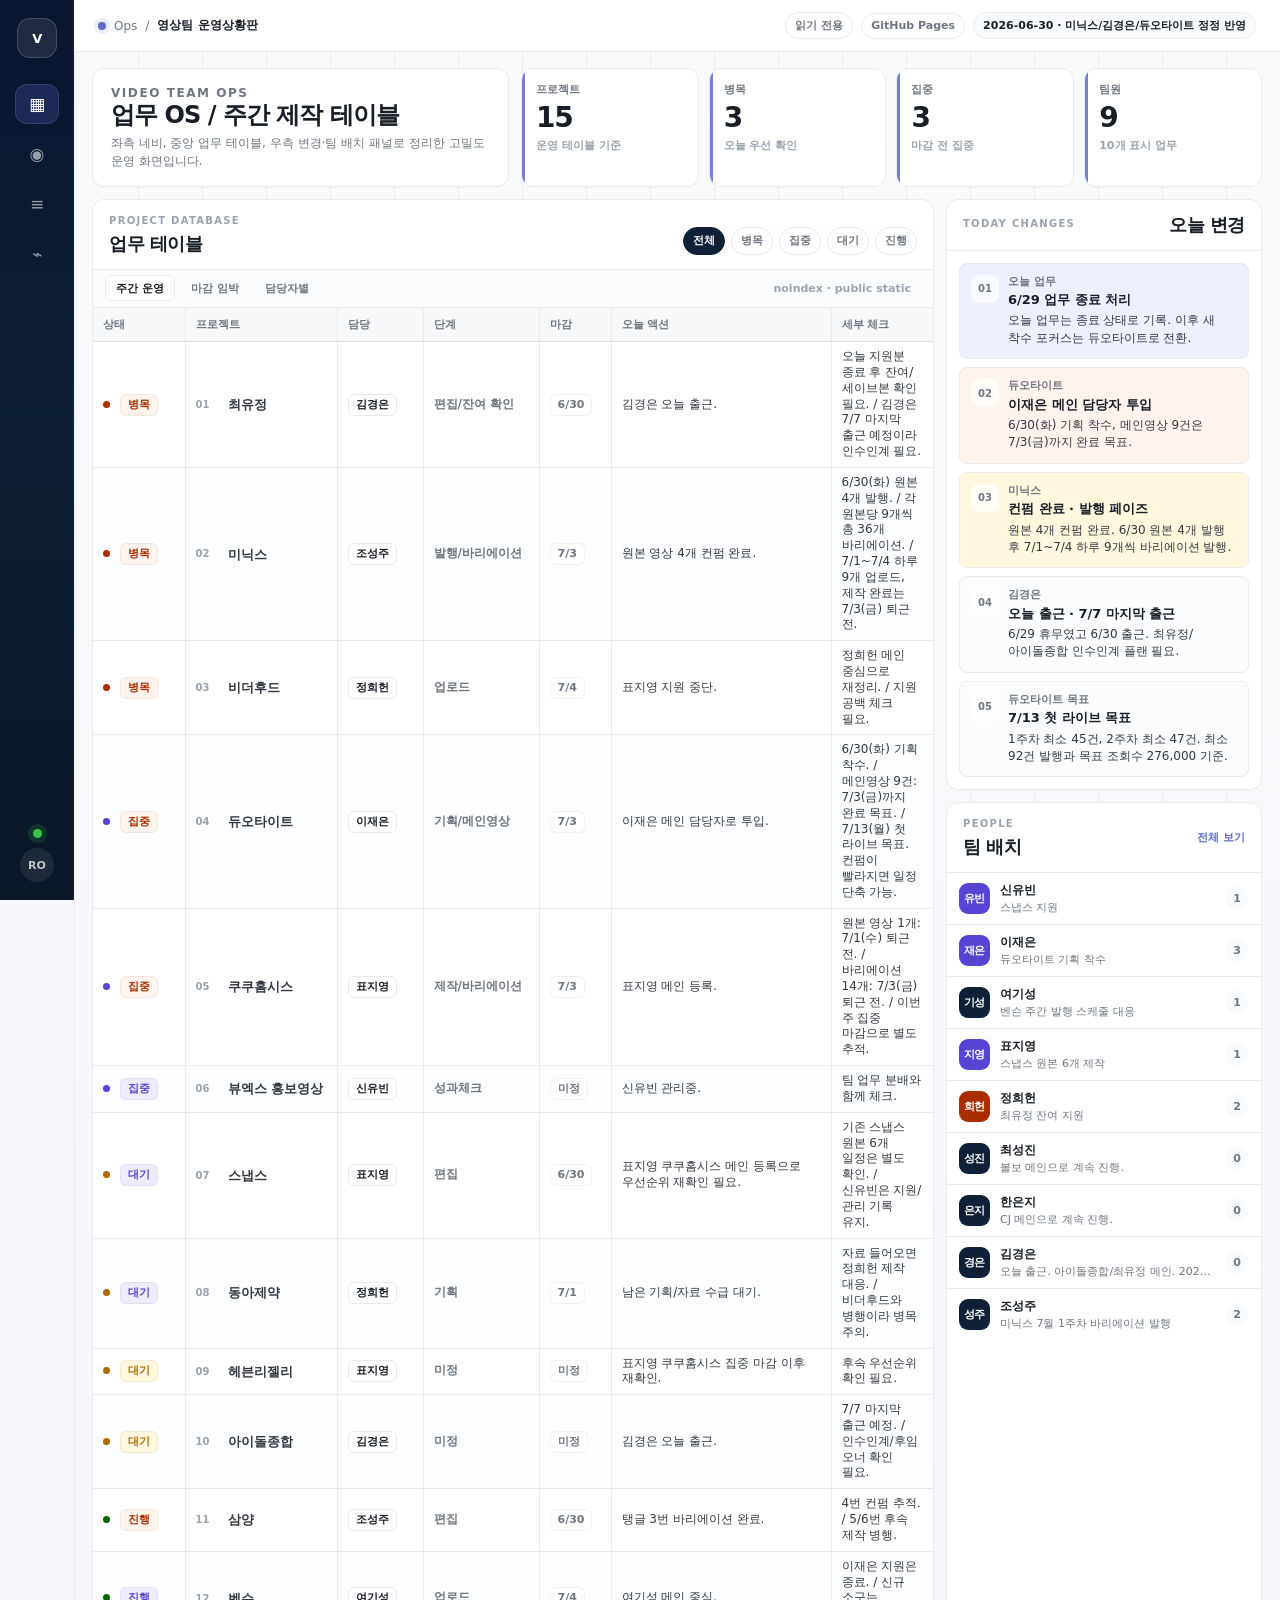
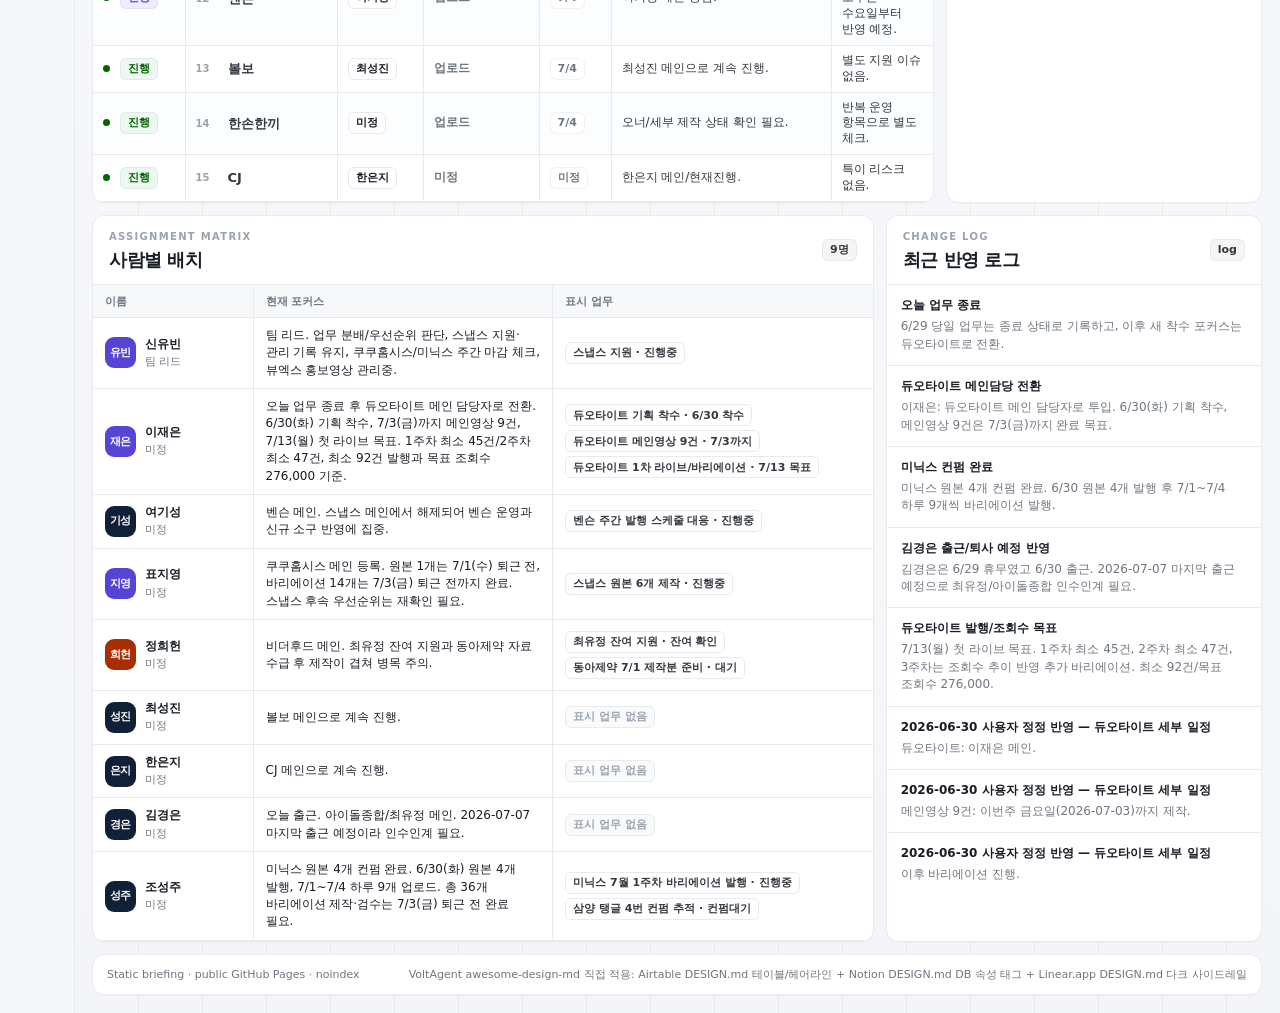
==== commit 3c9f34fb: "Update ops dashboard with corrected project state" ====
--- a/index.html
+++ b/index.html
@@ -154,6 +154,6 @@
     </div>
   </div>
 
-  <script src="./app.js" defer></script>
+  <script src="./app.js?v=20260630-ops" defer></script>
 </body>
 </html>
--- a/styles.css
+++ b/styles.css
@@ -493,9 +493,11 @@
 }
 .action-cell,
 .detail-cell {
-  overflow: hidden;
-  text-overflow: ellipsis;
-  white-space: nowrap;
+  overflow: visible;
+  text-overflow: clip;
+  white-space: normal;
+  overflow-wrap: anywhere;
+  word-break: keep-all;
 }
 .detail-cell { color: var(--muted); }
 
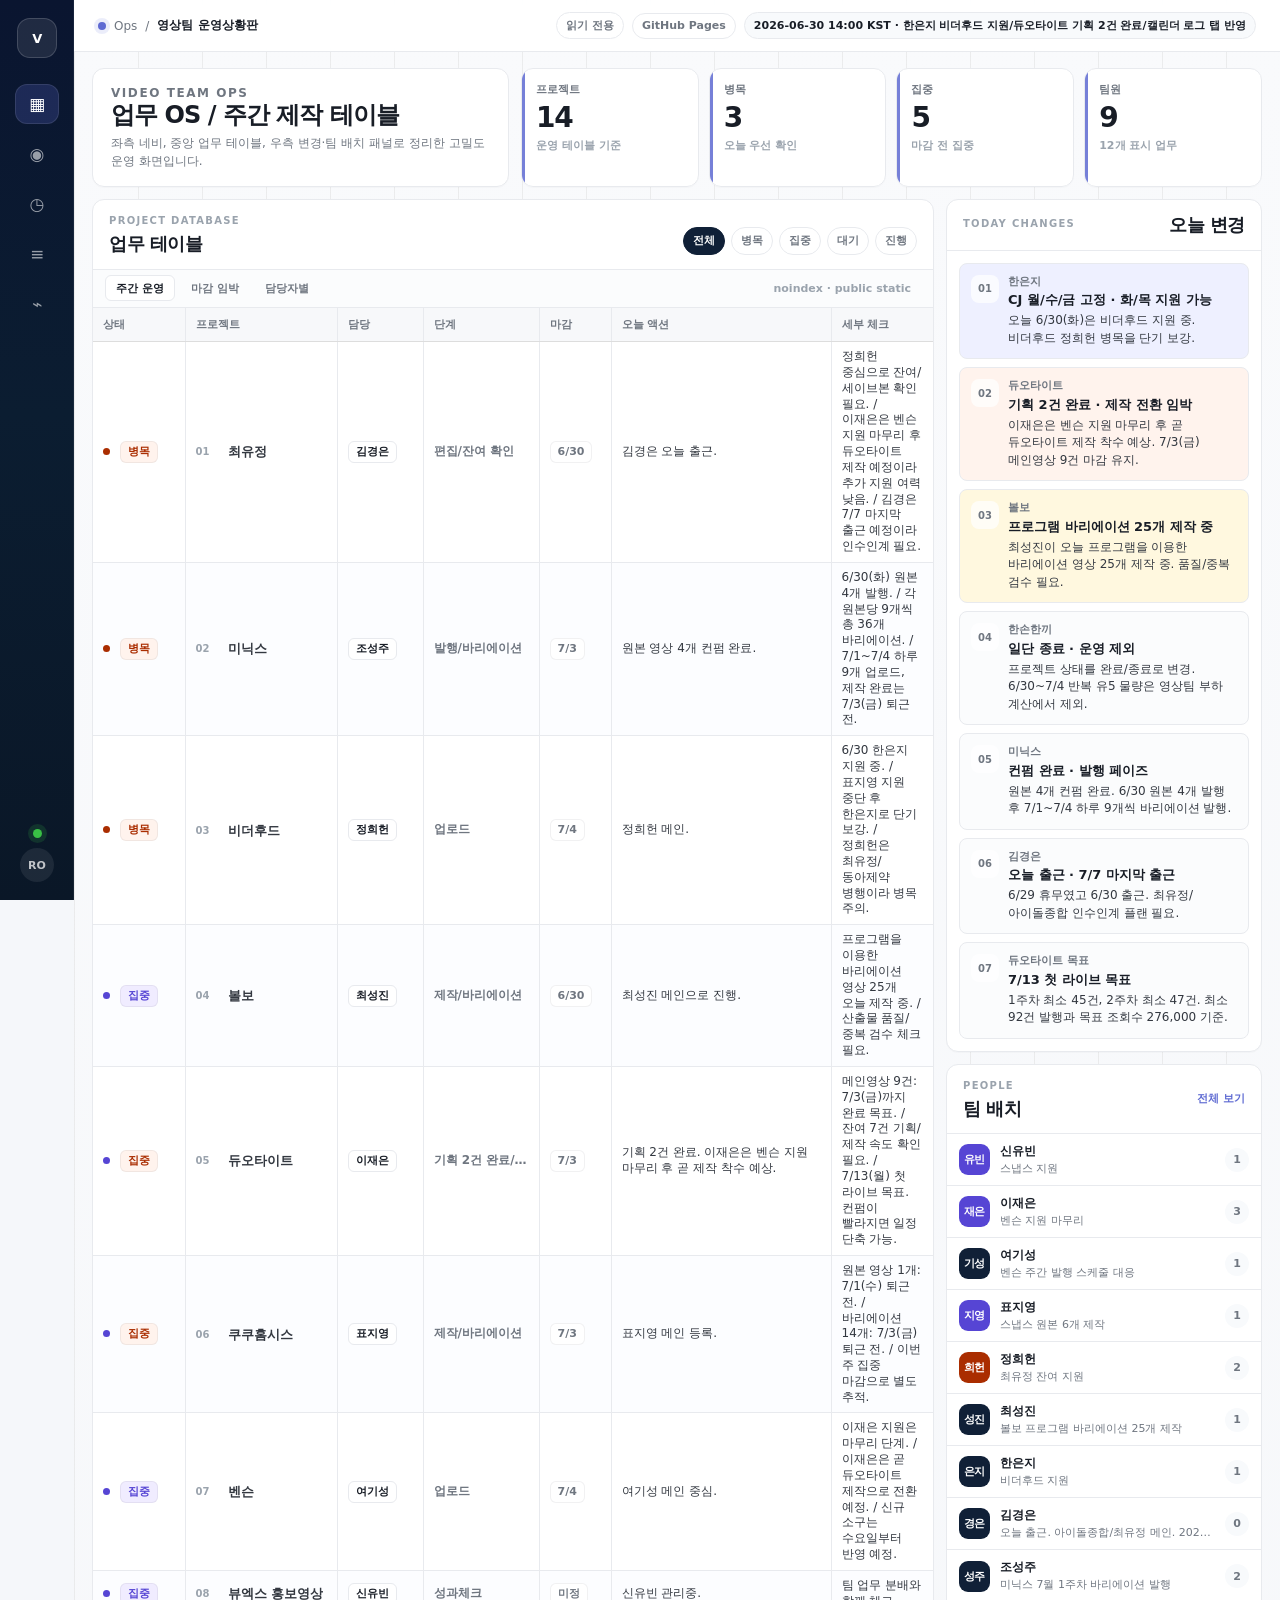
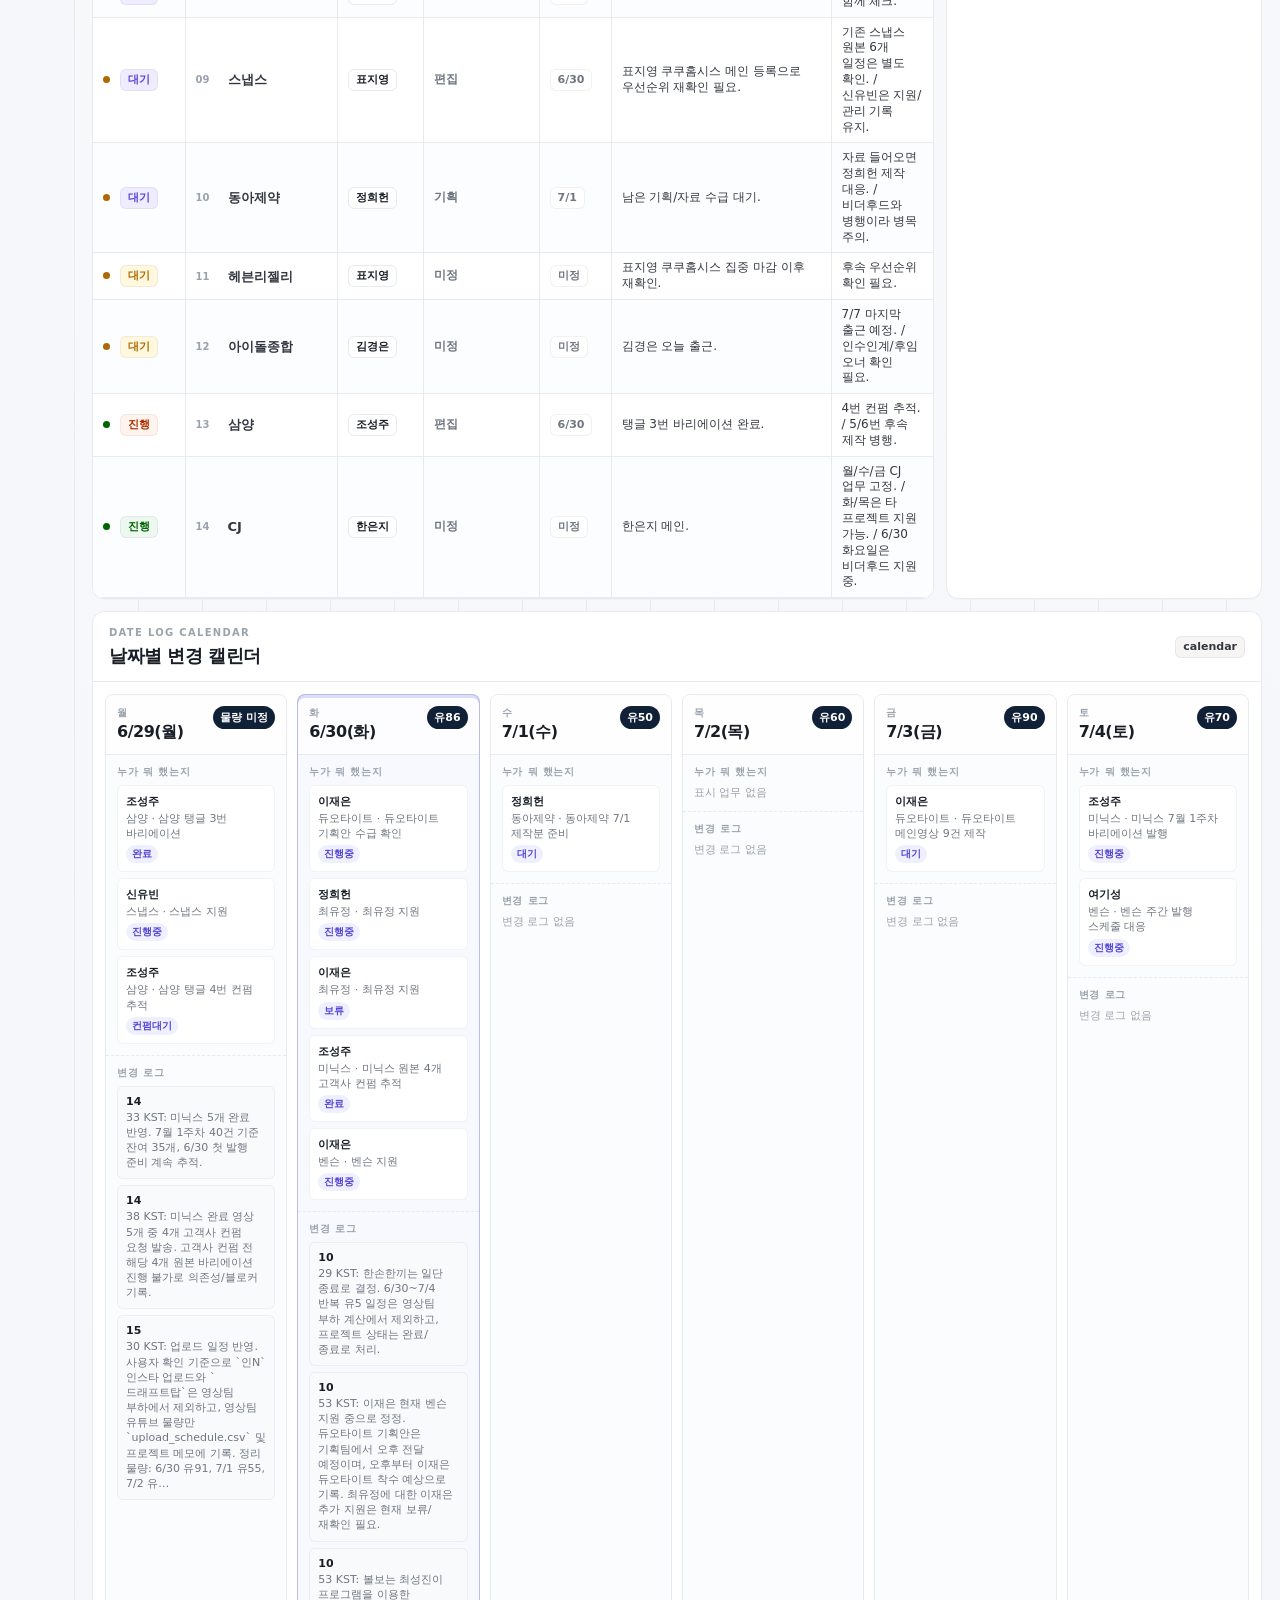
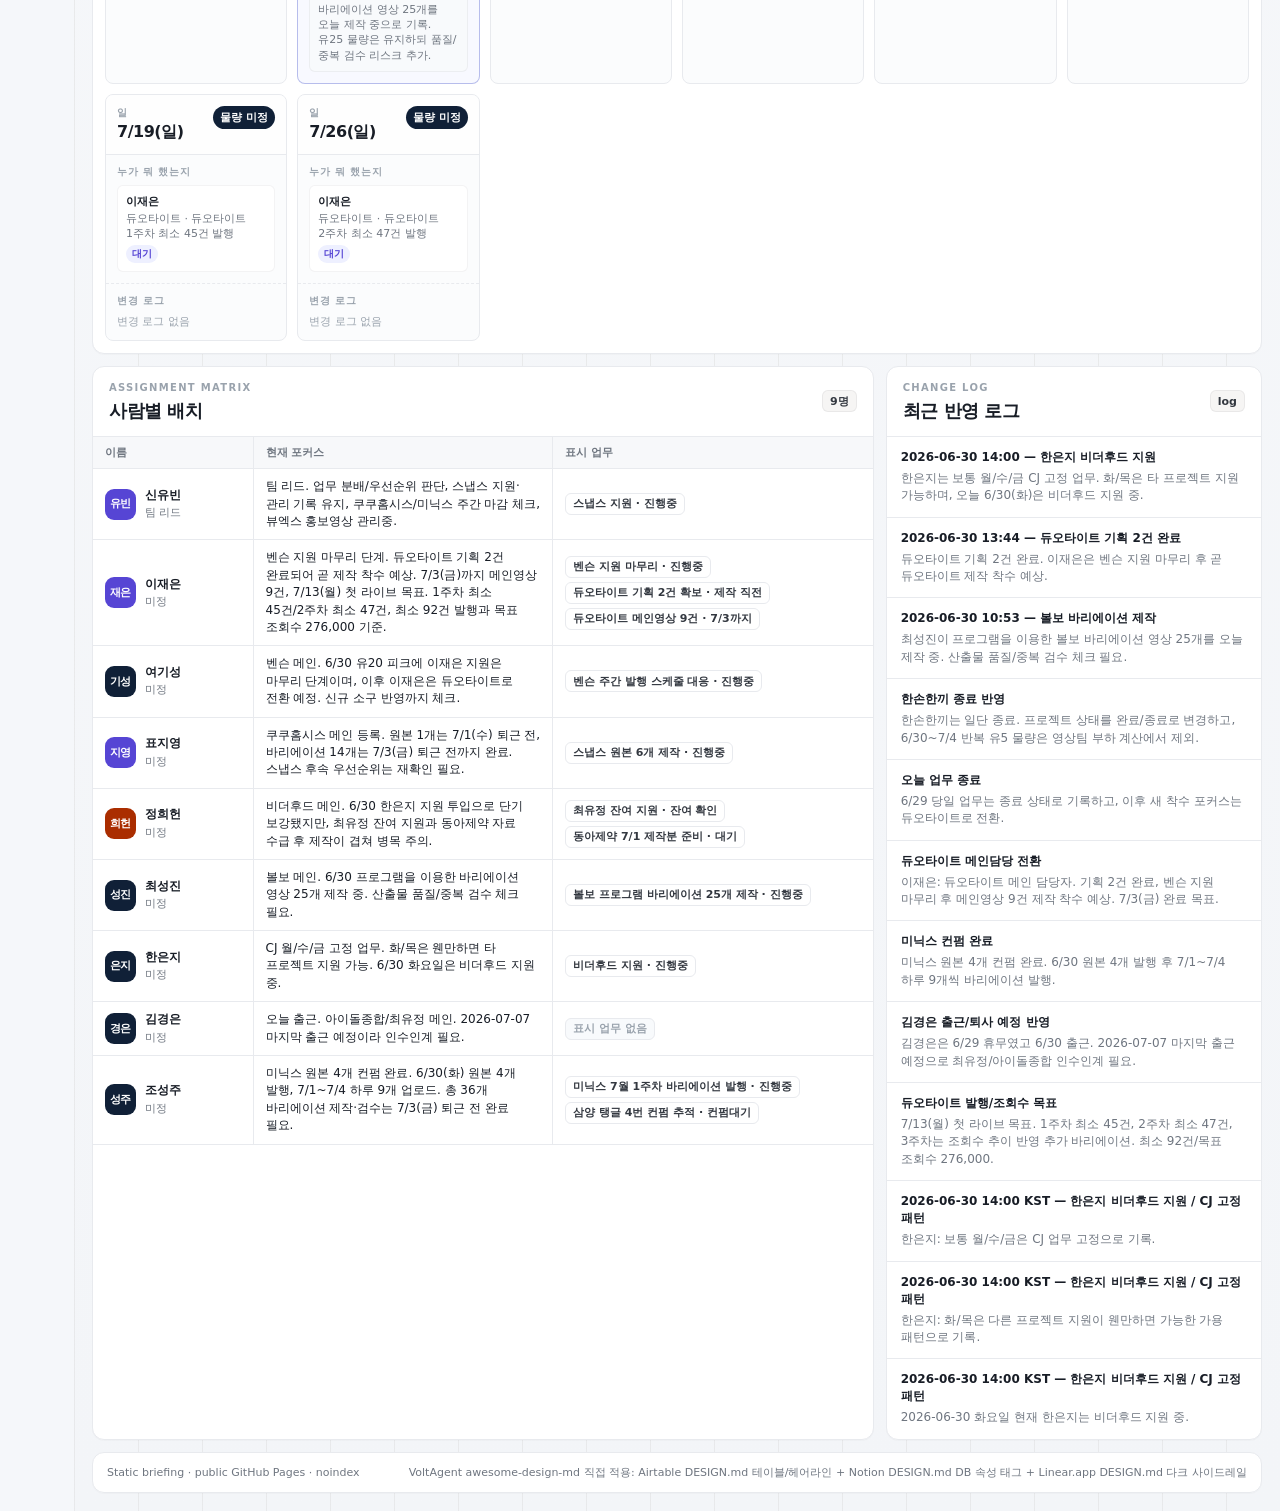
==== commit 56d7b2b9: "feat: add date-log calendar to video ops dashboard" ====
--- a/index.html
+++ b/index.html
@@ -16,6 +16,7 @@
       <nav class="rail-nav" aria-label="빠른 이동">
         <a class="rail-item active" href="#projectTable" title="업무 테이블"><span>▦</span></a>
         <a class="rail-item" href="#people" title="팀 배치"><span>◉</span></a>
+        <a class="rail-item" href="#calendar" title="날짜별 변경 캘린더"><span>◷</span></a>
         <a class="rail-item" href="#updates" title="변경 로그"><span>≡</span></a>
         <a class="rail-item" href="./DESIGN_MAPPING.md" title="디자인 근거"><span>⌁</span></a>
       </nav>
@@ -112,6 +113,17 @@
         </aside>
       </main>
 
+      <section id="calendar" class="table-card calendar-card" aria-label="날짜별 변경 캘린더">
+        <div class="panel-head row">
+          <div>
+            <p class="eyebrow">DATE LOG CALENDAR</p>
+            <h2>날짜별 변경 캘린더</h2>
+          </div>
+          <span class="count-chip">calendar</span>
+        </div>
+        <div id="calendarGrid" class="calendar-grid"></div>
+      </section>
+
       <section id="people" class="lower-grid" aria-label="사람별 배치와 변경 로그">
         <section class="table-card people-card">
           <div class="panel-head row">
@@ -154,6 +166,6 @@
     </div>
   </div>
 
-  <script src="./app.js?v=20260630-ops" defer></script>
+  <script src="./app.js?v=20260630-calendar-log" defer></script>
 </body>
 </html>
--- a/styles.css
+++ b/styles.css
@@ -607,6 +607,112 @@
   font-weight: 900;
 }
 
+.calendar-card {
+  margin: 0 18px 12px;
+  scroll-margin-top: 14px;
+}
+.calendar-grid {
+  display: grid;
+  grid-template-columns: repeat(6, minmax(180px, 1fr));
+  gap: 10px;
+  padding: 12px;
+  overflow-x: auto;
+}
+.calendar-day {
+  min-width: 180px;
+  border: 1px solid var(--line-soft);
+  border-radius: var(--radius-md);
+  background: #fbfcfd;
+  overflow: hidden;
+}
+.calendar-day.today {
+  border-color: rgba(94,106,210,.42);
+  box-shadow: inset 0 3px 0 var(--accent);
+  background: #f8f9ff;
+}
+.calendar-head {
+  display: flex;
+  align-items: flex-start;
+  justify-content: space-between;
+  gap: 8px;
+  padding: 11px;
+  border-bottom: 1px solid var(--line-soft);
+  background: rgba(255,255,255,.78);
+}
+.calendar-head span {
+  display: block;
+  color: var(--faint);
+  font-size: 10px;
+  font-weight: 900;
+  letter-spacing: .08em;
+}
+.calendar-head strong {
+  display: block;
+  margin-top: 2px;
+  font-size: 16px;
+  letter-spacing: -.03em;
+}
+.calendar-head em {
+  padding: 4px 7px;
+  border-radius: var(--radius-pill);
+  background: var(--navy-2);
+  color: #fff;
+  font-size: 11px;
+  font-style: normal;
+  font-weight: 900;
+  white-space: nowrap;
+}
+.calendar-block {
+  display: grid;
+  gap: 6px;
+  padding: 10px 11px 11px;
+}
+.calendar-block + .calendar-block {
+  border-top: 1px dashed var(--line-soft);
+}
+.calendar-block small {
+  color: var(--faint);
+  font-size: 10px;
+  font-weight: 900;
+  letter-spacing: .08em;
+}
+.calendar-event,
+.calendar-change {
+  display: grid;
+  gap: 2px;
+  padding: 8px;
+  border: 1px solid rgba(24,29,38,.05);
+  border-radius: var(--radius-sm);
+  background: #fff;
+}
+.calendar-event b,
+.calendar-change b {
+  color: var(--ink);
+  font-size: 11px;
+  font-weight: 900;
+}
+.calendar-event p,
+.calendar-change p,
+.calendar-empty {
+  margin: 0;
+  color: var(--muted);
+  font-size: 11px;
+  line-height: 1.38;
+}
+.calendar-event i {
+  width: fit-content;
+  margin-top: 2px;
+  padding: 2px 6px;
+  border-radius: var(--radius-pill);
+  background: var(--accent-soft);
+  color: var(--focus);
+  font-size: 10px;
+  font-style: normal;
+  font-weight: 900;
+}
+.calendar-block.changes .calendar-change { background: var(--surface); }
+.calendar-empty { color: var(--faint); }
+
 .lower-grid {
   display: grid;
   grid-template-columns: minmax(0, 1.35fr) minmax(320px, .65fr);
@@ -691,6 +797,8 @@
   .topbar { height: auto; min-height: 56px; align-items: flex-start; flex-direction: column; padding: 12px 14px; }
   .topbar-actions { flex-wrap: wrap; }
   .summary-strip, .workbench-grid, .lower-grid { padding-left: 10px; padding-right: 10px; }
+  .calendar-card { margin-left: 10px; margin-right: 10px; }
+  .calendar-grid { grid-template-columns: repeat(6, minmax(170px, 1fr)); }
   .summary-cards { grid-template-columns: repeat(2, minmax(0, 1fr)); }
   .title-card { min-height: unset; }
   h1 { font-size: 22px; }
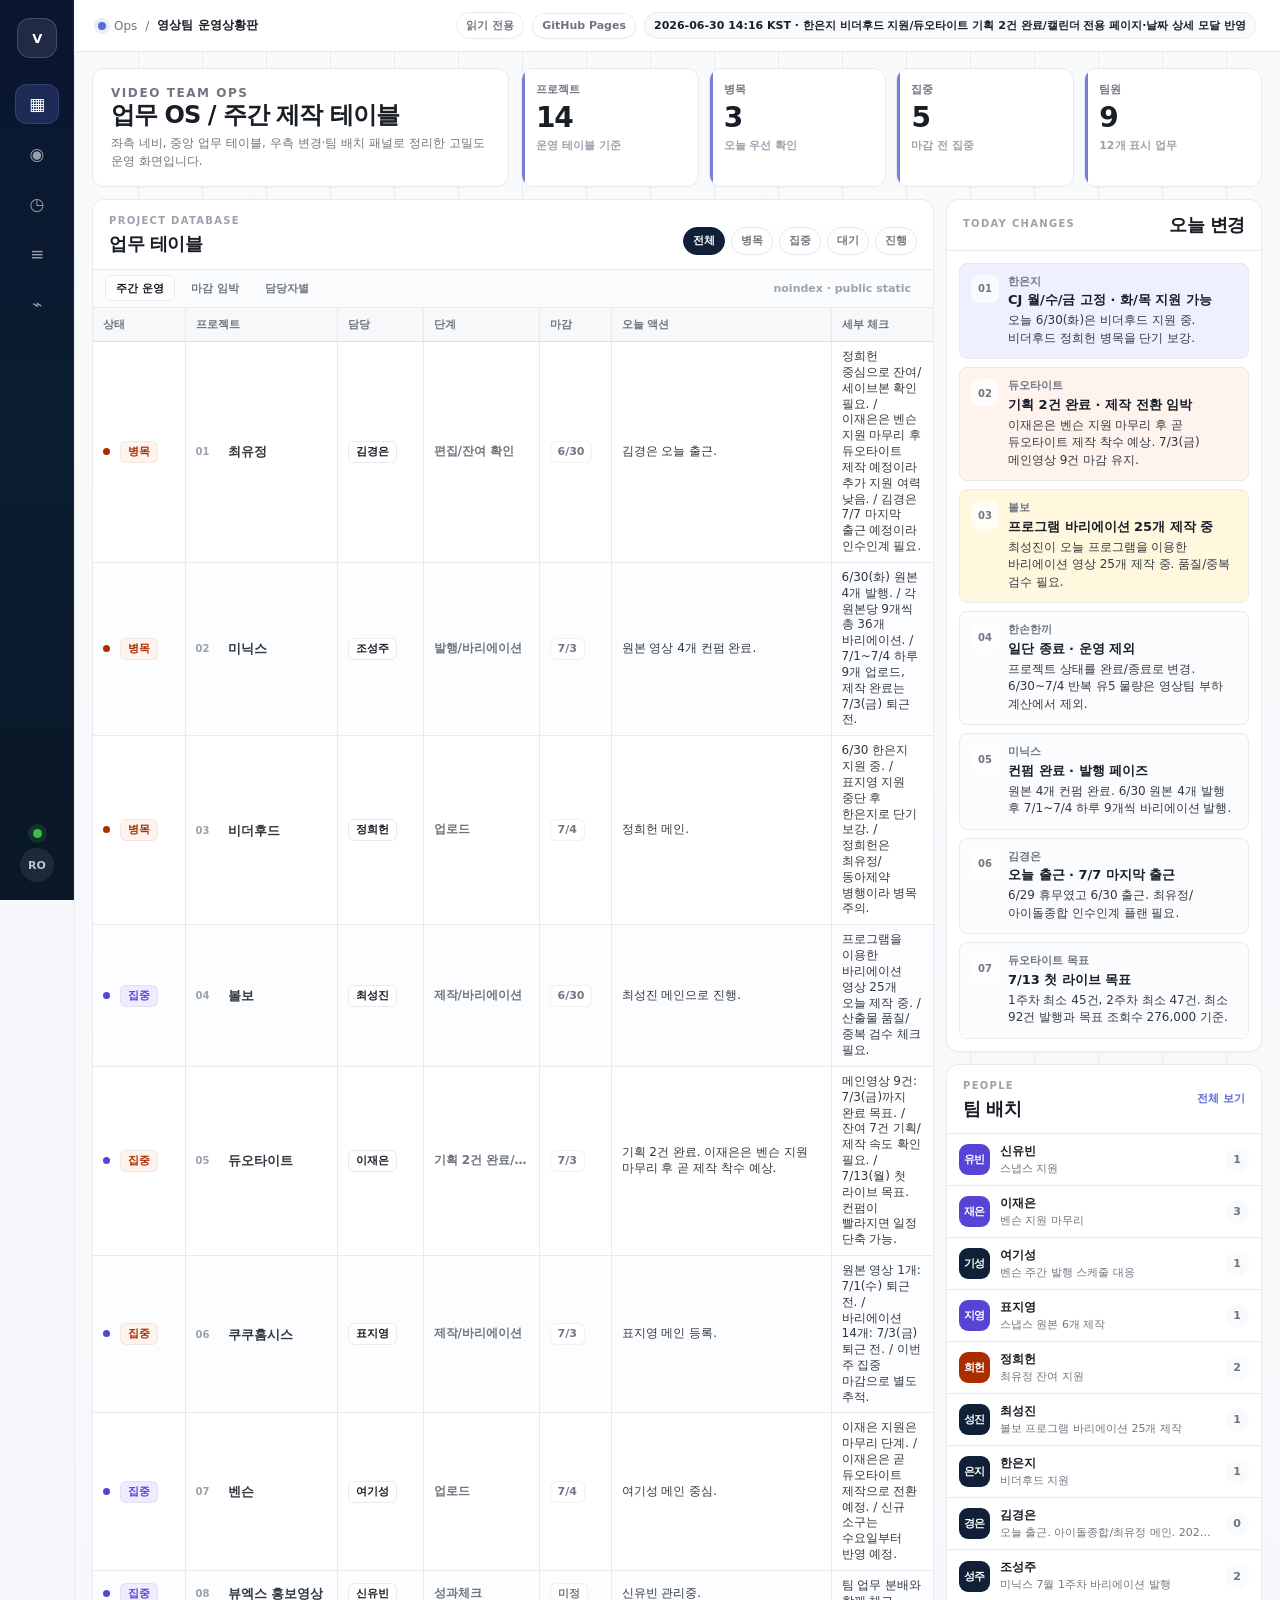
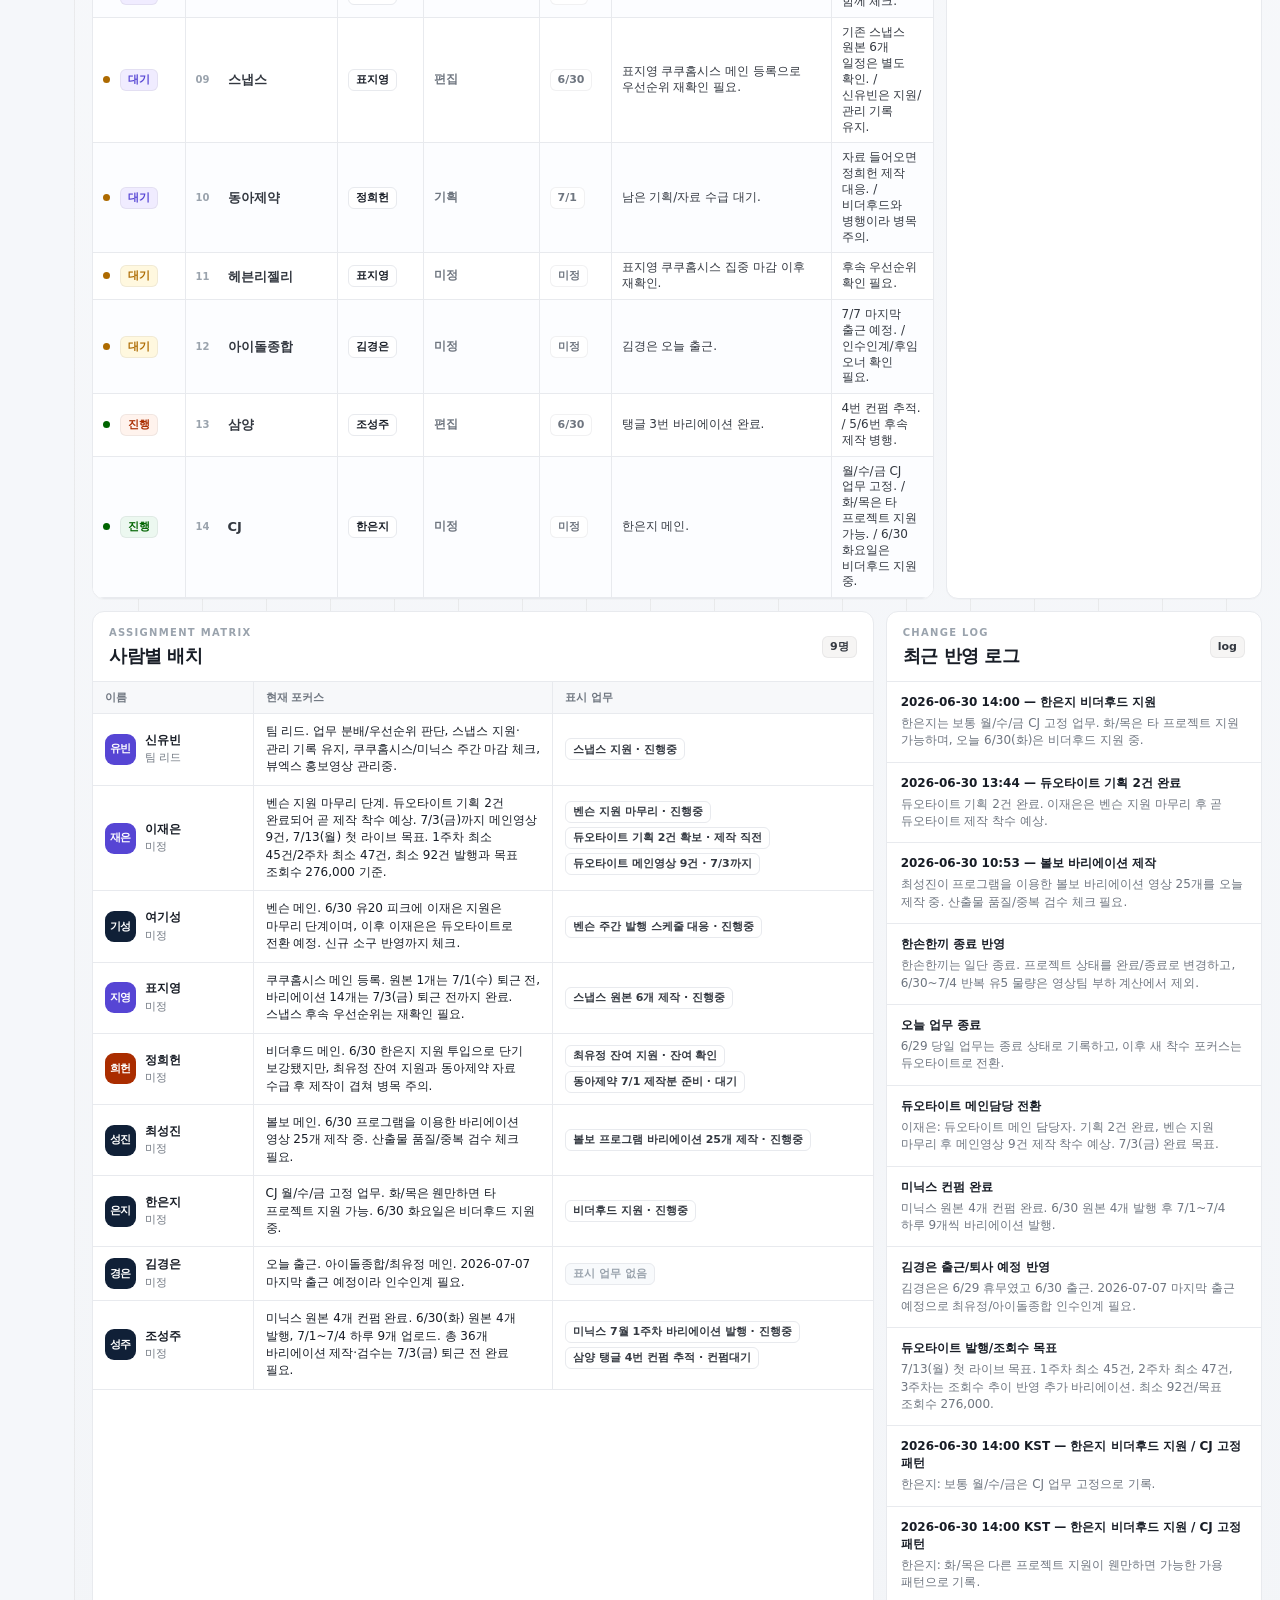
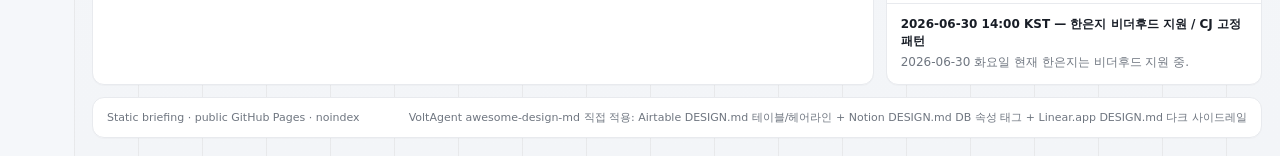
==== commit 825f982d: "Add dedicated change calendar page" ====
--- a/index.html
+++ b/index.html
@@ -14,10 +14,10 @@
     <aside class="side-rail" aria-label="워크스페이스 네비게이션">
       <a class="rail-logo" href="#top" aria-label="영상팀 운영상황판 홈">V</a>
       <nav class="rail-nav" aria-label="빠른 이동">
-        <a class="rail-item active" href="#projectTable" title="업무 테이블"><span>▦</span></a>
-        <a class="rail-item" href="#people" title="팀 배치"><span>◉</span></a>
-        <a class="rail-item" href="#calendar" title="날짜별 변경 캘린더"><span>◷</span></a>
-        <a class="rail-item" href="#updates" title="변경 로그"><span>≡</span></a>
+        <a class="rail-item active" href="./index.html#projectTable" title="업무 테이블"><span>▦</span></a>
+        <a class="rail-item" href="./index.html#people" title="팀 배치"><span>◉</span></a>
+        <a class="rail-item" href="./calendar.html" title="날짜별 변경 캘린더"><span>◷</span></a>
+        <a class="rail-item" href="./index.html#updates" title="변경 로그"><span>≡</span></a>
         <a class="rail-item" href="./DESIGN_MAPPING.md" title="디자인 근거"><span>⌁</span></a>
       </nav>
       <div class="rail-bottom" aria-label="시스템 상태">
@@ -113,17 +113,6 @@
         </aside>
       </main>
 
-      <section id="calendar" class="table-card calendar-card" aria-label="날짜별 변경 캘린더">
-        <div class="panel-head row">
-          <div>
-            <p class="eyebrow">DATE LOG CALENDAR</p>
-            <h2>날짜별 변경 캘린더</h2>
-          </div>
-          <span class="count-chip">calendar</span>
-        </div>
-        <div id="calendarGrid" class="calendar-grid"></div>
-      </section>
-
       <section id="people" class="lower-grid" aria-label="사람별 배치와 변경 로그">
         <section class="table-card people-card">
           <div class="panel-head row">
--- a/styles.css
+++ b/styles.css
@@ -782,10 +782,396 @@
   font-weight: 800;
 }
 
+/* Separate calendar app page */
+.calendar-workspace {
+  min-height: 100vh;
+}
+.calendar-shell {
+  flex: 1;
+  display: grid;
+  gap: 12px;
+  padding: 16px 18px 12px;
+}
+.calendar-hero {
+  display: grid;
+  grid-template-columns: minmax(320px, .9fr) minmax(0, 1.1fr);
+  gap: 12px;
+}
+.calendar-title-card {
+  min-height: 112px;
+}
+.calendar-stat-strip {
+  display: grid;
+  grid-template-columns: repeat(3, minmax(0, 1fr));
+  gap: 10px;
+}
+.summary-card.compact {
+  min-height: 112px;
+}
+.calendar-app-card {
+  min-height: 620px;
+  overflow: hidden;
+  border: 1px solid var(--line-soft);
+  border-radius: var(--radius-lg);
+  background: rgba(255,255,255,.98);
+  box-shadow: 0 1px 0 rgba(15,23,42,.02);
+}
+.calendar-app-toolbar {
+  display: flex;
+  align-items: flex-end;
+  justify-content: space-between;
+  gap: 16px;
+  padding: 16px 18px;
+  border-bottom: 1px solid var(--line-soft);
+  background: linear-gradient(180deg, #fff 0%, #f8fafc 100%);
+}
+.calendar-app-toolbar h2 {
+  margin: 0;
+  font-size: 22px;
+  line-height: 1.15;
+  letter-spacing: -.04em;
+}
+.calendar-controls {
+  display: flex;
+  align-items: center;
+  gap: 8px;
+}
+.calendar-control {
+  min-height: 32px;
+  padding: 7px 11px;
+  border: 1px solid var(--line-soft);
+  border-radius: var(--radius-pill);
+  background: #fff;
+  color: var(--ink-2);
+  font-size: 12px;
+  font-weight: 850;
+  cursor: pointer;
+}
+.calendar-control:hover {
+  border-color: var(--line-strong);
+  background: var(--surface);
+}
+.calendar-control.primary {
+  background: var(--navy-2);
+  border-color: var(--navy-2);
+  color: #fff;
+}
+.calendar-weekdays {
+  display: grid;
+  grid-template-columns: repeat(7, minmax(0, 1fr));
+  border-bottom: 1px solid var(--line-soft);
+  background: #f7f8fa;
+}
+.calendar-weekdays span {
+  min-height: 34px;
+  display: grid;
+  place-items: center;
+  color: var(--muted);
+  border-right: 1px solid var(--line-soft);
+  font-size: 11px;
+  font-weight: 900;
+}
+.calendar-weekdays span:last-child { border-right: 0; }
+.calendar-month-grid {
+  display: grid;
+  grid-template-columns: repeat(7, minmax(0, 1fr));
+  background: var(--line-soft);
+  gap: 1px;
+}
+.calendar-cell {
+  min-height: 128px;
+  display: flex;
+  flex-direction: column;
+  gap: 8px;
+  padding: 10px;
+  border: 0;
+  background: #fff;
+  color: inherit;
+  text-align: left;
+  cursor: pointer;
+  transition: background .16s ease, box-shadow .16s ease, transform .16s ease;
+}
+.calendar-cell:hover {
+  background: #fbfcff;
+  box-shadow: inset 0 0 0 2px rgba(94,106,210,.18);
+  transform: translateY(-1px);
+}
+.calendar-cell.outside {
+  background: #f7f8fa;
+  color: var(--faint);
+}
+.calendar-cell.today {
+  background: #f8f9ff;
+  box-shadow: inset 0 0 0 2px rgba(94,106,210,.34), inset 0 4px 0 var(--accent);
+}
+.calendar-cell.has-log .cell-date {
+  color: var(--ink);
+}
+.cell-topline {
+  min-height: 24px;
+  display: flex;
+  align-items: flex-start;
+  justify-content: space-between;
+  gap: 8px;
+}
+.cell-date {
+  display: grid;
+  place-items: center;
+  width: 26px;
+  height: 26px;
+  border-radius: 50%;
+  color: var(--muted);
+  font-size: 14px;
+  font-weight: 950;
+}
+.calendar-cell.today .cell-date {
+  background: var(--accent);
+  color: #fff;
+}
+.cell-load,
+.cell-change-count,
+.cell-more {
+  display: inline-flex;
+  width: fit-content;
+  align-items: center;
+  border-radius: var(--radius-pill);
+  font-style: normal;
+  white-space: nowrap;
+}
+.cell-load {
+  padding: 3px 7px;
+  background: var(--navy-2);
+  color: #fff;
+  font-size: 10px;
+  font-weight: 900;
+}
+.cell-events {
+  display: grid;
+  gap: 5px;
+  min-height: 0;
+}
+.cell-event {
+  display: grid;
+  gap: 1px;
+  padding: 6px 7px;
+  border-radius: var(--radius-sm);
+  border: 1px solid var(--line-soft);
+  background: var(--surface);
+  line-height: 1.25;
+}
+.cell-event b {
+  overflow: hidden;
+  color: var(--ink);
+  font-size: 11px;
+  font-weight: 950;
+  text-overflow: ellipsis;
+  white-space: nowrap;
+}
+.cell-event i {
+  overflow: hidden;
+  color: var(--muted);
+  font-size: 10px;
+  font-style: normal;
+  font-weight: 700;
+  text-overflow: ellipsis;
+  white-space: nowrap;
+}
+.cell-event.risk { background: var(--risk-bg); border-color: rgba(170,45,0,.16); }
+.cell-event.focus { background: var(--focus-bg); border-color: rgba(86,69,212,.16); }
+.cell-event.waiting { background: var(--waiting-bg); border-color: rgba(173,106,0,.18); }
+.cell-event.steady { background: var(--steady-bg); border-color: rgba(0,100,0,.12); }
+.cell-more {
+  padding: 2px 7px;
+  background: #eef0ff;
+  color: var(--focus);
+  font-size: 10px;
+  font-weight: 900;
+}
+.cell-empty {
+  color: var(--faint);
+  font-size: 11px;
+  font-weight: 750;
+}
+.cell-change-count {
+  margin-top: auto;
+  padding: 4px 7px;
+  background: #fff7ed;
+  color: var(--waiting);
+  border: 1px solid rgba(173,106,0,.16);
+  font-size: 10px;
+  font-weight: 900;
+}
+body.modal-open { overflow: hidden; }
+.day-modal[hidden] { display: none; }
+.day-modal {
+  position: fixed;
+  inset: 0;
+  z-index: 2000;
+  display: grid;
+  place-items: center;
+  padding: 24px;
+}
+.day-modal-backdrop {
+  position: absolute;
+  inset: 0;
+  background: rgba(10,21,48,.48);
+  backdrop-filter: blur(8px);
+}
+.day-modal-panel {
+  position: relative;
+  z-index: 1;
+  width: min(820px, calc(100vw - 32px));
+  max-height: min(760px, calc(100vh - 32px));
+  display: flex;
+  flex-direction: column;
+  overflow: hidden;
+  border: 1px solid rgba(255,255,255,.28);
+  border-radius: 18px;
+  background: #fff;
+  box-shadow: 0 28px 70px rgba(10,21,48,.26);
+  outline: none;
+}
+.day-modal-header {
+  display: flex;
+  align-items: flex-start;
+  justify-content: space-between;
+  gap: 16px;
+  padding: 18px 20px;
+  border-bottom: 1px solid var(--line-soft);
+  background: linear-gradient(180deg, #fff 0%, #f8fafc 100%);
+}
+.day-modal-header h2 {
+  margin: 0 0 6px;
+  font-size: 24px;
+  letter-spacing: -.04em;
+}
+.day-modal-header p:last-child {
+  margin: 0;
+  color: var(--muted);
+  font-size: 12px;
+  font-weight: 700;
+}
+.modal-close {
+  width: 34px;
+  height: 34px;
+  display: grid;
+  place-items: center;
+  border: 1px solid var(--line-soft);
+  border-radius: 50%;
+  background: #fff;
+  color: var(--ink);
+  font-size: 24px;
+  line-height: 1;
+  cursor: pointer;
+}
+.day-modal-body {
+  display: grid;
+  grid-template-columns: 1fr 1fr;
+  gap: 0;
+  min-height: 0;
+  overflow: auto;
+}
+.modal-section {
+  min-width: 0;
+  padding: 16px;
+}
+.modal-section + .modal-section {
+  border-left: 1px solid var(--line-soft);
+  background: #fbfcfd;
+}
+.modal-section-title {
+  display: flex;
+  align-items: center;
+  justify-content: space-between;
+  gap: 10px;
+  margin-bottom: 10px;
+}
+.modal-section-title span {
+  color: var(--ink);
+  font-size: 13px;
+  font-weight: 950;
+}
+.modal-section-title strong {
+  min-width: 24px;
+  height: 24px;
+  display: grid;
+  place-items: center;
+  border-radius: var(--radius-pill);
+  background: var(--navy-2);
+  color: #fff;
+  font-size: 11px;
+}
+.modal-list {
+  display: grid;
+  gap: 8px;
+}
+.modal-item {
+  padding: 11px;
+  border: 1px solid var(--line-soft);
+  border-radius: var(--radius-md);
+  background: #fff;
+}
+.modal-item.risk { border-color: rgba(170,45,0,.18); background: var(--risk-bg); }
+.modal-item.focus { border-color: rgba(86,69,212,.18); background: var(--focus-bg); }
+.modal-item.waiting { border-color: rgba(173,106,0,.18); background: var(--waiting-bg); }
+.modal-item.steady { border-color: rgba(0,100,0,.14); background: var(--steady-bg); }
+.modal-item.change { background: #fff; }
+.modal-item-main {
+  display: flex;
+  align-items: baseline;
+  justify-content: space-between;
+  gap: 10px;
+  margin-bottom: 6px;
+}
+.modal-item-main strong {
+  color: var(--ink);
+  font-size: 13px;
+  font-weight: 950;
+}
+.modal-item-main span {
+  color: var(--muted);
+  font-size: 11px;
+  font-weight: 800;
+}
+.modal-item p {
+  margin: 0;
+  color: var(--ink-2);
+  font-size: 12px;
+  line-height: 1.45;
+}
+.modal-tags {
+  display: flex;
+  flex-wrap: wrap;
+  gap: 5px;
+  margin-top: 8px;
+}
+.modal-tags em {
+  padding: 3px 7px;
+  border: 1px solid rgba(24,29,38,.08);
+  border-radius: var(--radius-pill);
+  background: rgba(255,255,255,.76);
+  color: var(--muted);
+  font-size: 10px;
+  font-style: normal;
+  font-weight: 900;
+}
+.modal-empty {
+  margin: 0;
+  padding: 16px;
+  border: 1px dashed var(--line-strong);
+  border-radius: var(--radius-md);
+  color: var(--faint);
+  background: #fff;
+  font-size: 12px;
+  font-weight: 800;
+}
+.calendar-footer { margin-top: 0; }
+
 @media (max-width: 1180px) {
   .summary-strip,
   .workbench-grid,
-  .lower-grid { grid-template-columns: 1fr; }
+  .lower-grid,
+  .calendar-hero { grid-template-columns: 1fr; }
   .right-panel { grid-template-columns: repeat(2, minmax(0, 1fr)); grid-template-rows: auto; }
   .sheet-panel { min-height: 480px; }
 }
@@ -796,9 +1182,18 @@
   .side-rail { display: none; }
   .topbar { height: auto; min-height: 56px; align-items: flex-start; flex-direction: column; padding: 12px 14px; }
   .topbar-actions { flex-wrap: wrap; }
-  .summary-strip, .workbench-grid, .lower-grid { padding-left: 10px; padding-right: 10px; }
+  .summary-strip, .workbench-grid, .lower-grid, .calendar-shell { padding-left: 10px; padding-right: 10px; }
   .calendar-card { margin-left: 10px; margin-right: 10px; }
   .calendar-grid { grid-template-columns: repeat(6, minmax(170px, 1fr)); }
+  .calendar-stat-strip { grid-template-columns: 1fr; }
+  .calendar-app-toolbar { align-items: stretch; flex-direction: column; }
+  .calendar-controls { flex-wrap: wrap; }
+  .calendar-month-grid { min-width: 760px; }
+  .calendar-app-card { overflow-x: auto; }
+  .calendar-cell { min-height: 118px; }
+  .day-modal { padding: 10px; }
+  .day-modal-body { grid-template-columns: 1fr; }
+  .modal-section + .modal-section { border-left: 0; border-top: 1px solid var(--line-soft); }
   .summary-cards { grid-template-columns: repeat(2, minmax(0, 1fr)); }
   .title-card { min-height: unset; }
   h1 { font-size: 22px; }
